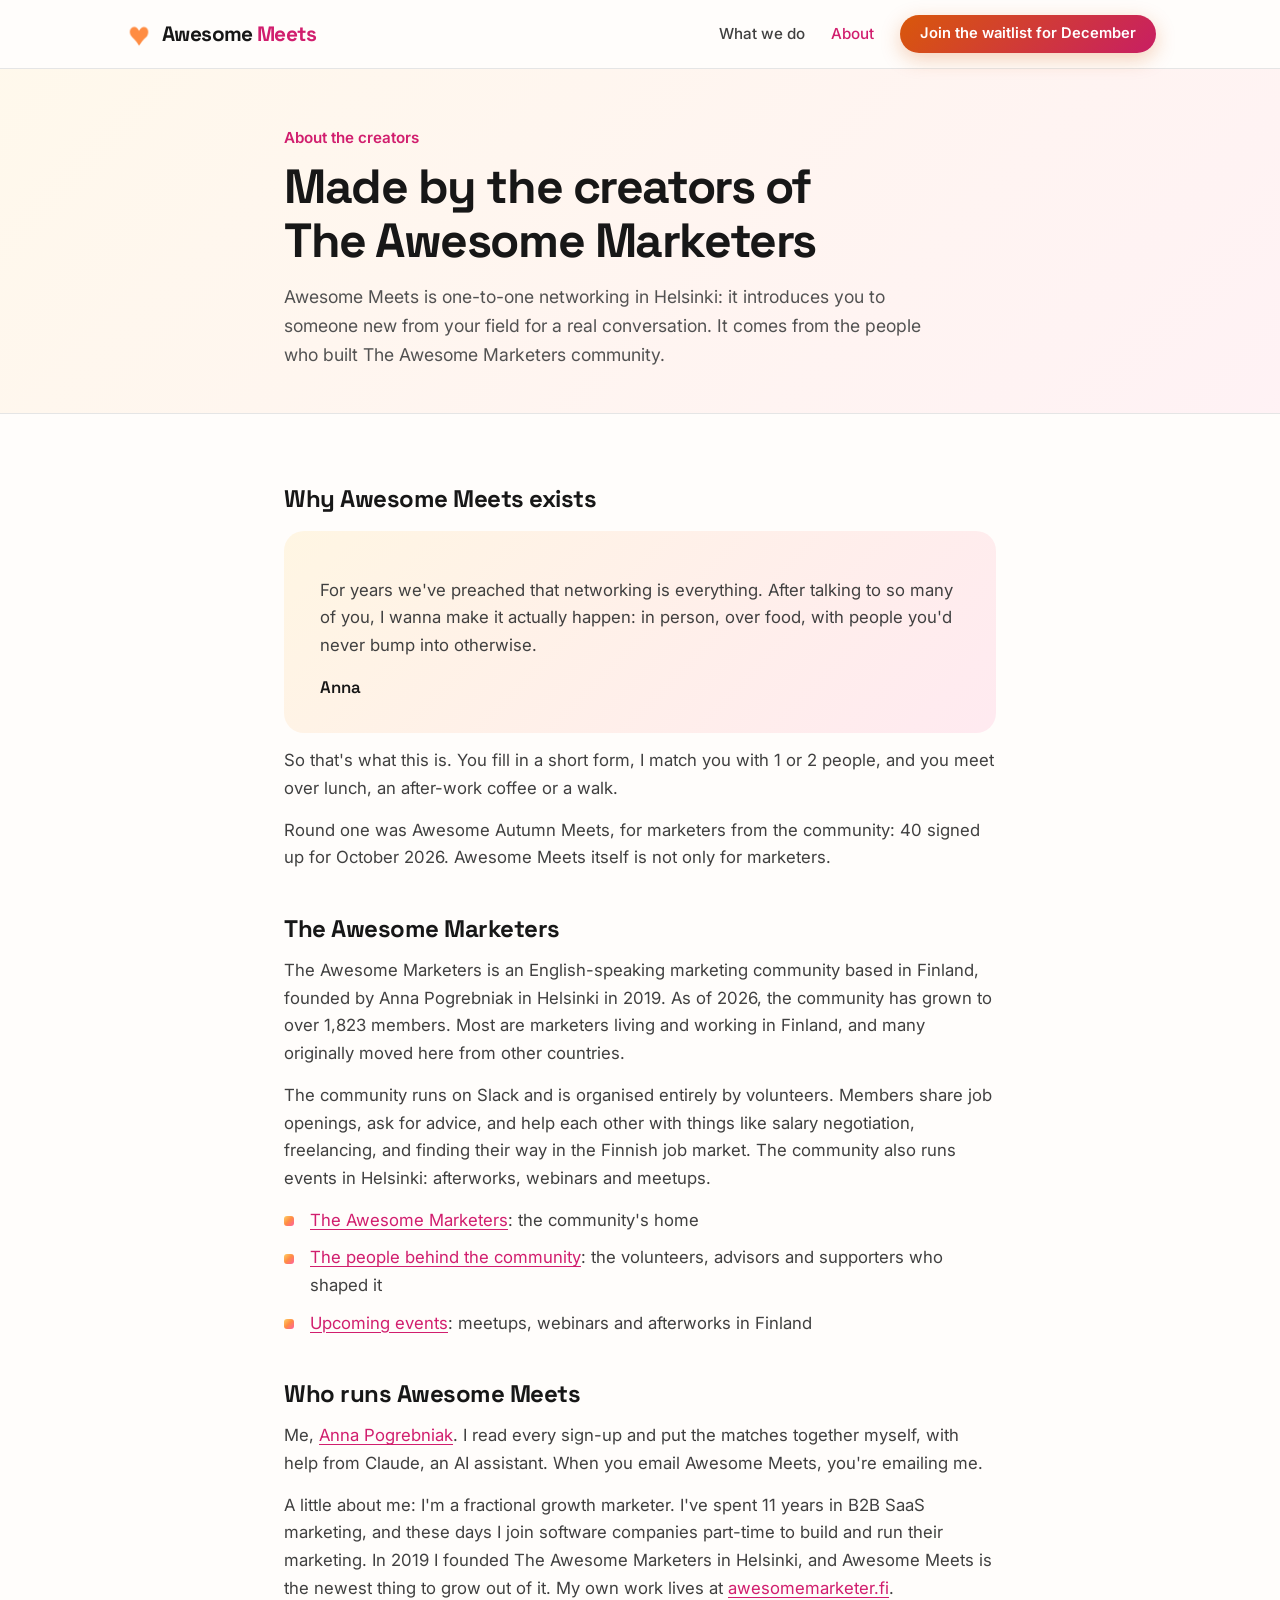
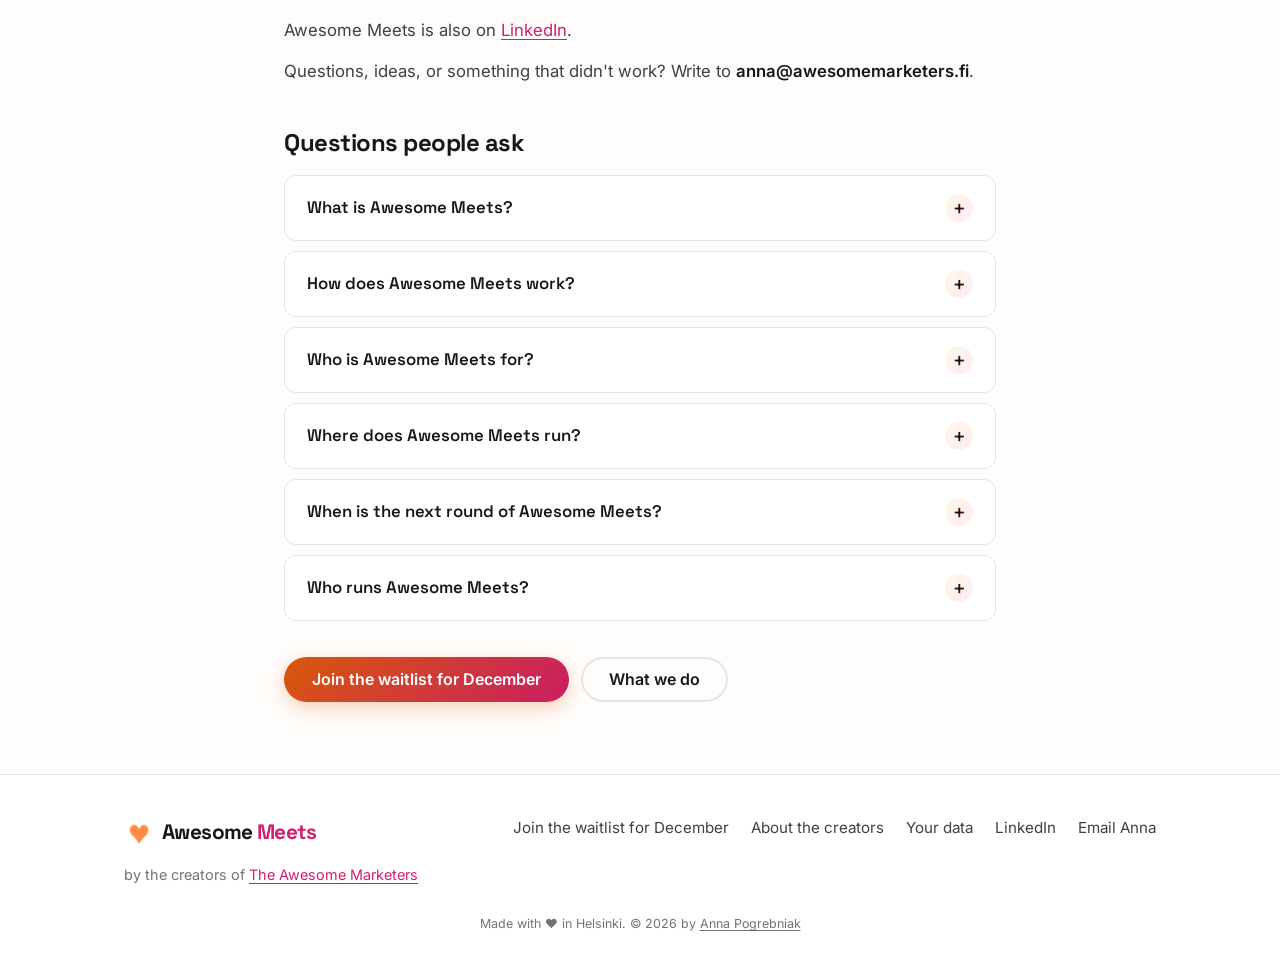
==== about/index.html @ 5e0ea894 "Homepage: 100+ moves into the opening line of How did it go?, the floating block and the old lede ar" ====
<!DOCTYPE html>
<html lang="en">
<head>
  <meta charset="UTF-8">
  <meta name="viewport" content="width=device-width, initial-scale=1">
  <!-- Google tag (gtag.js) -->
  <script async src="https://www.googletagmanager.com/gtag/js?id=G-60GBR73KYC"></script>
  <script>
    window.dataLayer = window.dataLayer || [];
    function gtag(){dataLayer.push(arguments);}
    gtag('js', new Date());

    gtag('config', 'G-60GBR73KYC');
  </script>
  <script src="https://analytics.ahrefs.com/analytics.js" data-key="cfnnZfeMKl9oOXrEyxjwuw" async></script>
  <meta name="am-version" content="2.61">
  <title>About Awesome Meets: one-to-one networking in Helsinki</title>
  <meta name="description" content="Who runs Awesome Meets, how one-to-one networking in Helsinki works, and answers to common questions. By the creators of The Awesome Marketers.">
  <link rel="canonical" href="https://awesomemeets.com/about/">
  <!-- LAUNCH: remove this line once the old page redirects here (see README) -->
  <meta property="og:type" content="website">
  <meta property="og:title" content="About Awesome Meets">
  <meta property="og:description" content="Who runs Awesome Meets, how one-to-one networking in Helsinki works, and answers to common questions. By the creators of The Awesome Marketers.">
  <meta property="og:image" content="https://awesomemeets.com/assets/img/og-about.png">
  <meta property="og:image:width" content="1200">
  <meta property="og:image:height" content="630">
  <meta name="twitter:image" content="https://awesomemeets.com/assets/img/og-about.png">
  <meta property="og:url" content="https://awesomemeets.com/about/">
  <meta name="twitter:card" content="summary_large_image">
  <script type="application/ld+json">
  {"@context": "https://schema.org", "@graph": [{"@type": "Organization", "@id": "https://awesomemeets.com/#org", "name": "Awesome Meets", "url": "https://awesomemeets.com/", "logo": "https://awesomemeets.com/assets/img/awesome-meets-logo-512.png", "description": "Awesome Meets is one-to-one networking in Helsinki. It introduces people to someone new from their field, and the two meet in person over lunch, coffee or a walk.", "areaServed": {"@type": "City", "name": "Helsinki"}, "founder": {"@type": "Person", "name": "Anna Pogrebniak", "jobTitle": "Fractional growth marketer", "url": "https://awesomemarketer.fi/", "sameAs": ["https://www.linkedin.com/in/annapogrebniak/"]}, "sameAs": ["https://www.linkedin.com/company/awesome-meets/"]}, {"@type": "FAQPage", "@id": "https://awesomemeets.com/about/#faq", "mainEntity": [{"@type": "Question", "name": "What is Awesome Meets?", "acceptedAnswer": {"@type": "Answer", "text": "Awesome Meets is one-to-one networking in Helsinki. You tell us about your interests, your industry and your profession, we introduce you to someone new from your field, and the two of you meet in person over lunch, coffee or a walk."}}, {"@type": "Question", "name": "How does Awesome Meets work?", "acceptedAnswer": {"@type": "Answer", "text": "There are four steps. You fill in a short form about yourself. Every person in the community is reviewed before they are matched. We match you with someone you have something in common with, never at random. Then the two of you meet in person."}}, {"@type": "Question", "name": "Who is Awesome Meets for?", "acceptedAnswer": {"@type": "Answer", "text": "Awesome Meets is for people working in or around Helsinki who want to meet someone from their field who isn't a colleague. Round one, in October 2026, was for marketers from The Awesome Marketers community."}}, {"@type": "Question", "name": "Where does Awesome Meets run?", "acceptedAnswer": {"@type": "Answer", "text": "Awesome Meets started in Helsinki. From the November 2026 round, you can sign up from anywhere in Finland: I can't promise a meetup in your own city, but if enough people from your area sign up, I'll match you there. If you live outside Finland, you can join the waitlist for another city on the homepage."}}, {"@type": "Question", "name": "When is the next round of Awesome Meets?", "acceptedAnswer": {"@type": "Answer", "text": "Round one took place in October 2026 with 40 people, and round two in November 2026 with 42. Sign-ups for the December 2026 round are open until Friday 27 November at 10AM, and everyone is matched by Monday 30 November."}}, {"@type": "Question", "name": "Who runs Awesome Meets?", "acceptedAnswer": {"@type": "Answer", "text": "Awesome Meets is run by Anna Pogrebniak, founder of The Awesome Marketers, an English-speaking marketing community founded in Helsinki in 2019."}}]}]}
  </script>
  <link rel="icon" href="../favicon.ico" sizes="any">
  <link rel="icon" type="image/png" sizes="32x32" href="../assets/img/icon-32.png">
  <link rel="icon" type="image/png" sizes="48x48" href="../assets/img/icon-48.png">
  <link rel="icon" type="image/png" sizes="192x192" href="../assets/img/icon-192.png">
  <link rel="apple-touch-icon" href="../assets/img/awesome-meets-logo-180.png">
  <link rel="preconnect" href="https://fonts.googleapis.com">
  <link rel="preconnect" href="https://fonts.gstatic.com" crossorigin>
  <link href="https://fonts.googleapis.com/css2?family=Inter:wght@400;500;600&family=Space+Grotesk:wght@500;600;700&display=swap" rel="stylesheet">
  <link rel="stylesheet" href="../assets/css/site.css?v=2.61">
</head>
<body class="has-dock">

<header class="site-header">
  <div class="container site-header__in">
    <a class="logo" href="../" aria-label="Awesome Meets, home">
      <img src="../assets/img/heart.png" alt="" width="30" height="30">
      <span class="logo__word">Awesome <span>Meets</span></span>
    </a>
    <nav class="site-nav" aria-label="Main">
      <a href="../#what">What we do</a>
      <a href="./" aria-current="page">About</a>
      <a class="btn btn--primary btn--sm" href="../join/" data-am-cta>Join the waitlist for December</a>
    </nav>
  </div>
</header>

<main>
  <section class="page-hero">
    <div class="container narrow">
      <p class="section__label">About the creators</p>
      <h1>Made by the creators of The Awesome Marketers</h1>
      <p>Awesome Meets is one-to-one networking in Helsinki: it introduces you to someone new from your field for a real conversation. It comes from the people who built The Awesome Marketers community.</p>
    </div>
  </section>

  <section class="section">
    <div class="container narrow prose">

      <h2>Why Awesome Meets exists</h2>
      <div class="letter" style="margin-top:18px">
        <p>For years we've preached that networking is everything. After talking to so many of you, I wanna make it actually happen: in person, over food, with people you'd never bump into otherwise.</p>
        <p class="letter__sign">Anna</p>
      </div>
      <p>So that's what this is. You fill in a short form, I match you with 1 or 2 people, and you meet over lunch, an after-work coffee or a walk.</p>
      <p>Round one was Awesome Autumn Meets, for marketers from the community: 40 signed up for October 2026. Awesome Meets itself is not only for marketers.</p>

      <h2>The Awesome Marketers</h2>
      <p>The Awesome Marketers is an English-speaking marketing community based in Finland, founded by Anna Pogrebniak in Helsinki in 2019. As of 2026, the community has grown to over 1,823 members. Most are marketers living and working in Finland, and many originally moved here from other countries.</p>
      <p>The community runs on Slack and is organised entirely by volunteers. Members share job openings, ask for advice, and help each other with things like salary negotiation, freelancing, and finding their way in the Finnish job market. The community also runs events in Helsinki: afterworks, webinars and meetups.</p>
      <ul>
        <li><span><a href="https://awesomemarketers.fi/">The Awesome Marketers</a>: the community's home</span></li>
        <li><span><a href="https://awesomemarketers.fi/people/">The people behind the community</a>: the volunteers, advisors and supporters who shaped it</span></li>
        <li><span><a href="https://awesomemarketers.fi/events/">Upcoming events</a>: meetups, webinars and afterworks in Finland</span></li>
      </ul>

      <h2>Who runs Awesome Meets</h2>
      <p>Me, <a href="https://awesomemarketer.fi/">Anna Pogrebniak</a>. I read every sign-up and put the matches together myself, with help from Claude, an AI assistant. When you email Awesome Meets, you're emailing me.</p>
      <p>A little about me: I'm a fractional growth marketer. I've spent 11 years in B2B SaaS marketing, and these days I join software companies part-time to build and run their marketing. In 2019 I founded The Awesome Marketers in Helsinki, and Awesome Meets is the newest thing to grow out of it. My own work lives at <a href="https://awesomemarketer.fi/">awesomemarketer.fi</a>.</p>
      <p>Awesome Meets is also on <a href="https://www.linkedin.com/company/awesome-meets/">LinkedIn</a>.</p>
      <p>Questions, ideas, or something that didn't work? Write to <span class="selectable">anna@awesomemarketers.fi</span>.</p>

      <h2 id="questions">Questions people ask</h2>
      <div class="faq" style="margin-top:18px">
        <details>
          <summary>What is Awesome Meets?</summary>
          <p>Awesome Meets is one-to-one networking in Helsinki. You tell us about your interests, your industry and your profession, we introduce you to someone new from your field, and the two of you meet in person over lunch, coffee or a walk.</p>
        </details>
        <details>
          <summary>How does Awesome Meets work?</summary>
          <p>There are four steps. You fill in a short form about yourself. Every person in the community is reviewed before they are matched. We match you with someone you have something in common with, never at random. Then the two of you meet in person.</p>
        </details>
        <details>
          <summary>Who is Awesome Meets for?</summary>
          <p>Awesome Meets is for people working in or around Helsinki who want to meet someone from their field who isn't a colleague. Round one, in October 2026, was for marketers from The Awesome Marketers community.</p>
        </details>
        <details>
          <summary>Where does Awesome Meets run?</summary>
          <p>Awesome Meets started in Helsinki. From the November 2026 round, you can sign up from anywhere in Finland: I can't promise a meetup in your own city, but if enough people from your area sign up, I'll match you there. If you live outside Finland, you can join the waitlist for another city on the homepage.</p>
        </details>
        <details>
          <summary>When is the next round of Awesome Meets?</summary>
          <p>Round one took place in October 2026 with 40 people, and round two in November 2026 with 42. Sign-ups for the December 2026 round are open until Friday 27 November at 10AM, and everyone is matched by Monday 30 November.</p>
        </details>
        <details>
          <summary>Who runs Awesome Meets?</summary>
          <p>Awesome Meets is run by Anna Pogrebniak, founder of The Awesome Marketers, an English-speaking marketing community founded in Helsinki in 2019.</p>
        </details>
      </div>

      <div class="hero__cta" style="justify-content:flex-start;margin-top:36px">
        <a class="btn btn--primary" href="../join/" data-am-cta>Join the waitlist for December</a>
        <a class="btn btn--outline" href="../#what">What we do</a>
      </div>
    </div>
  </section>
</main>

<footer class="site-footer">
  <div class="container">
    <div class="site-footer__in">
      <div>
        <a class="logo" href="../" aria-label="Awesome Meets, home">
          <img src="../assets/img/heart.png" alt="" width="30" height="30">
          <span class="logo__word">Awesome <span>Meets</span></span>
        </a>
        <p class="site-footer__by">by the creators of <a href="https://awesomemarketers.fi/">The Awesome Marketers</a></p>
      </div>
      <nav aria-label="Footer">
        <a href="../join/" data-am-cta>Join the waitlist for December</a>
        <a href="./">About the creators</a>
        <a href="../data/">Your data</a>
        <a href="https://www.linkedin.com/company/awesome-meets/">LinkedIn</a>
        <a href="mailto:anna@awesomemarketers.fi">Email Anna</a>
      </nav>
    </div>
    <p class="site-version">Made with ❤️ in Helsinki. © 2026 by <a href="https://awesomemarketer.fi/">Anna Pogrebniak</a></p>
  </div>
</footer>

<div class="dock" id="dock">
  <a class="btn btn--primary" href="../join/" data-am-cta>Join the waitlist for December</a>
</div>

<script src="../assets/js/config.js?v=2.61"></script>
<script src="../assets/js/site.js?v=2.61"></script>
<!-- Buy Me a Coffee button (Anna's own embed code, 30 Sep 2026). Its phone position and message style are adjusted in site.css. -->
<script data-name="BMC-Widget" data-cfasync="false" src="https://cdnjs.buymeacoffee.com/1.0.0/widget.prod.min.js" data-id="awesomemeets" data-description="Support me on Buy me a coffee!" data-message="Support Awesome Meets, one coffee at a time ☕️" data-color="#FF813F" data-position="Right" data-x_margin="18" data-y_margin="18"></script>
</body>
</html>
---- assets/css/site.css ----
/* Awesome Meets. Brand kit: https://claude.ai/artifact/Aj3ijuYQ3r8evhUy9vzM7q
   Rules that are easy to break by accident:
   - buttons are WHITE text on the deep gradient, and never carry an emoji
   - no coloured stripe down the left edge of any card, quote or row
   - orange, yellow and pink are fills; deep pink is the only brand colour that may be text
   - no capitalised eyebrows or labels, ever: every small label is sentence case (no text-transform: uppercase) */

:root {
  --yellow: #FFD166;
  --orange: #FF8C42;
  --pink: #FF5FA2;
  --pink-deep: #D11E6E;

  --gradient: linear-gradient(135deg, var(--yellow), var(--orange) 48%, var(--pink));
  --gradient-text: linear-gradient(135deg, var(--orange), var(--pink));
  --gradient-btn: linear-gradient(135deg, #D9580A, #C81E63);
  --gradient-btn-hover: linear-gradient(135deg, #E2640F, #D11E6E);
  --gradient-subtle: linear-gradient(135deg, rgba(255, 209, 102, .16), rgba(255, 95, 162, .12));
  --gradient-bg: linear-gradient(135deg, rgba(255, 209, 102, .10), rgba(255, 95, 162, .07));

  --black: #0A0A0A;
  --white: #FFFFFF;
  --page: #FFFDFB;
  --gray-50: #FAFAFA;
  --gray-100: #F5F5F5;
  --gray-200: #E5E5E5;
  --gray-300: #D4D4D4;
  --gray-400: #A3A3A3;
  --gray-500: #737373;
  --gray-600: #525252;
  --gray-700: #404040;
  --gray-800: #262626;
  --gray-900: #171717;

  --font-heading: 'Space Grotesk', system-ui, -apple-system, sans-serif;
  --font-body: 'Inter', system-ui, -apple-system, sans-serif;

  --radius-sm: 8px;
  --radius-md: 12px;
  --radius-lg: 20px;
  --radius-xl: 28px;

  --shadow-sm: 0 1px 2px rgba(0, 0, 0, .05);
  --shadow-warm: 0 6px 20px rgba(217, 88, 10, .28);
  --shadow-strip: 0 10px 34px rgba(255, 140, 66, .16);
}

*, *::before, *::after { box-sizing: border-box; }
html { scroll-behavior: smooth; scroll-padding-top: 84px; }
body {
  margin: 0;
  background: var(--page);
  color: var(--gray-900);
  font-family: var(--font-body);
  font-size: 1rem;
  line-height: 1.65;
  -webkit-font-smoothing: antialiased;
}
h1, h2, h3 { font-family: var(--font-heading); line-height: 1.12; letter-spacing: -.02em; margin: 0; text-wrap: balance; }
p { margin: 0; }
ul, ol { margin: 0; padding: 0; list-style: none; }
img { max-width: 100%; height: auto; display: block; }
a { color: var(--pink-deep); text-underline-offset: 3px; }
a:hover { text-decoration-thickness: 2px; }
:focus-visible { outline: 3px solid rgba(209, 30, 110, .45); outline-offset: 2px; border-radius: 6px; }
[hidden] { display: none !important; }

.container { max-width: 1080px; margin: 0 auto; padding-inline: 24px; }
.narrow { max-width: 760px; margin-inline: auto; }

/* ---------- header ---------- */
.site-header { position: sticky; top: 0; z-index: 20; background: rgba(255, 253, 251, .92); backdrop-filter: blur(10px); border-bottom: 1px solid var(--gray-200); }
.site-header__in { display: flex; align-items: center; justify-content: space-between; gap: 16px; min-height: 68px; }
.logo { display: inline-flex; align-items: center; gap: 8px; text-decoration: none; color: var(--gray-900); }
.logo img { width: 30px; height: 30px; }
.logo__word { font-family: var(--font-heading); font-weight: 700; font-size: 1.3rem; letter-spacing: -.03em; white-space: nowrap; }
.logo__word span { color: var(--pink-deep); }   /* below 28px the second word is solid deep pink, not the gradient */
.site-nav { display: flex; align-items: center; gap: 26px; }
.site-nav a:not(.btn) { color: var(--gray-700); text-decoration: none; font-weight: 500; font-size: .95rem; }
.site-nav a:not(.btn):hover { color: var(--pink-deep); }

/* ---------- buttons ---------- */
.btn { display: inline-flex; align-items: center; justify-content: center; gap: .28em; white-space: nowrap; padding: 13px 28px; border: 0; border-radius: var(--radius-xl); font-family: var(--font-body); font-weight: 600; font-size: 1rem; line-height: 1.2; cursor: pointer; text-decoration: none; transition: transform .15s ease, box-shadow .15s ease, background .15s ease; }
.btn--primary { background: var(--gradient-btn); color: #FFFFFF; box-shadow: var(--shadow-warm); }
.btn--primary:hover { background: var(--gradient-btn-hover); transform: translateY(-1px); }
.btn--primary[disabled] { opacity: .7; cursor: default; transform: none; }
.btn--outline { background: transparent; color: var(--gray-900); border: 2px solid var(--gray-200); padding: 11px 26px; }
.btn--outline:hover { border-color: var(--pink-deep); color: var(--pink-deep); }
.btn--sm { padding: 10px 20px; font-size: .92rem; }

/* ---------- hero ---------- */
.hero { background: var(--gradient-bg); padding-block: 72px 64px; text-align: center; border-bottom: 1px solid var(--gray-200); }
.pill { display: inline-block; padding: 7px 16px; border-radius: 999px; background: var(--white); border: 1px solid var(--gray-200); font-weight: 600; font-size: .88rem; color: var(--gray-700); }
.hero h1 { font-size: clamp(2.3rem, 6.4vw, 4rem); letter-spacing: -.035em; margin: 22px auto 0; max-width: 15ch; }
.hero h1 .grad, .grad { background: var(--gradient-text); -webkit-background-clip: text; background-clip: text; color: transparent; }
.hero__lede { margin: 20px auto 0; max-width: 56ch; font-size: 1.15rem; color: var(--gray-600); }
.hero__cta { display: flex; flex-wrap: wrap; gap: 12px; justify-content: center; margin-top: 30px; }
.page-hero { background: var(--gradient-bg); padding-block: 56px 44px; border-bottom: 1px solid var(--gray-200); }
.page-hero h1 { font-size: clamp(2rem, 5vw, 3rem); letter-spacing: -.03em; max-width: 20ch; }
.page-hero h1 { margin-top: 10px; }
.page-hero p:not(.section__label) { margin-top: 14px; max-width: 60ch; font-size: 1.1rem; color: var(--gray-600); }

/* ---------- live strip ---------- */
.am-live { max-width: 560px; margin: 36px auto 0; padding: 20px 24px 16px; background: var(--white); border-radius: var(--radius-lg); box-shadow: var(--shadow-strip); text-align: center; }
.am-live__row { display: flex; align-items: stretch; justify-content: center; gap: 20px; }
.am-live__item { display: flex; flex-direction: column; align-items: center; justify-content: center; flex: 1 1 0; min-width: 0; }
.am-live__num { font-family: var(--font-heading); font-weight: 700; font-size: 2.3rem; line-height: 1.05; background: var(--gradient-text); -webkit-background-clip: text; background-clip: text; color: transparent; }
.am-live__label { margin-top: 5px; font-size: .84rem; font-weight: 500; color: var(--gray-500); }
.am-live__sep { width: 1px; background: var(--gray-200); }
.am-live__bar { height: 6px; border-radius: 99px; background: var(--gray-100); margin-top: 16px; overflow: hidden; }
.am-live__fill { display: block; height: 100%; width: 0; border-radius: 99px; background: var(--gradient); transition: width .8s ease; }
.am-live__foot { display: flex; justify-content: space-between; gap: 12px; margin-top: 10px; font-size: .78rem; font-weight: 600; color: var(--gray-500); }
.am-live__pulse { display: inline-block; width: 7px; height: 7px; border-radius: 50%; background: var(--orange); margin-right: 6px; vertical-align: 1px; animation: amPulse 2.4s ease-in-out infinite; }
@keyframes amPulse { 0%, 100% { box-shadow: 0 0 0 0 rgba(255, 140, 66, .55); } 50% { box-shadow: 0 0 0 6px rgba(255, 140, 66, 0); } }

/* ---------- sections ---------- */
.section { padding-block: 72px; }
.section--tint { background: var(--gradient-bg); border-block: 1px solid var(--gray-200); }
.section__label { font-weight: 600; font-size: .95rem; color: var(--pink-deep); }
.section h2 { font-size: clamp(1.7rem, 4vw, 2.4rem); margin-top: 10px; max-width: 22ch; }
.section__intro { margin-top: 14px; max-width: 60ch; color: var(--gray-600); font-size: 1.05rem; }

.steps { counter-reset: step; display: grid; grid-template-columns: repeat(4, minmax(0, 1fr)); gap: 16px; margin-top: 36px; }
.step { background: var(--white); border: 1px solid var(--gray-200); border-radius: var(--radius-md); padding: 22px 20px 24px; }
.step::before { counter-increment: step; content: counter(step); display: grid; place-items: center; width: 34px; height: 34px; border-radius: 10px; background: var(--gradient); color: var(--gray-900); font-family: var(--font-heading); font-weight: 700; font-size: 1rem; }
.step h3 { font-size: 1.1rem; margin-top: 16px; }
.step p { margin-top: 8px; color: var(--gray-600); font-size: .95rem; }

.cards { display: grid; grid-template-columns: repeat(3, minmax(0, 1fr)); gap: 16px; margin-top: 36px; }
.card { background: var(--white); border: 1px solid var(--gray-200); border-radius: var(--radius-md); padding: 24px; }
.card__tag { display: inline-block; padding: 4px 11px; border-radius: 999px; background: var(--gradient-subtle); font-weight: 600; font-size: .82rem; color: var(--gray-800); }
.card h3 { font-size: 1.15rem; margin-top: 14px; }
.card p { margin-top: 8px; color: var(--gray-600); font-size: .95rem; }
.taglist { display: flex; flex-wrap: wrap; gap: 6px; margin-top: 14px; }
.taglist li { padding: 6px 11px; border: 1px solid var(--gray-200); border-radius: var(--radius-md); font-size: .82rem; color: var(--gray-700); background: var(--white); }

.letter { background: var(--gradient-subtle); border-radius: var(--radius-lg); padding: 32px 36px; color: var(--gray-700); font-size: 1.05rem; }
.letter p + p { margin-top: 14px; }
.letter__sign { font-family: var(--font-heading); font-weight: 600; color: var(--gray-900); }

.prose { color: var(--gray-700); font-size: 1.05rem; }
.prose h2 { font-size: 1.5rem; margin-top: 44px; color: var(--gray-900); }
.prose h2:first-child { margin-top: 0; }
.prose p { margin-top: 14px; }
.prose ul { margin-top: 14px; display: grid; gap: 10px; }
.prose ul li { display: grid; grid-template-columns: 14px 1fr; gap: 12px; align-items: start; }
.prose ul li::before { content: ""; width: 10px; height: 10px; border-radius: 3px; margin-top: .55em; background: var(--gradient); }
.prose strong { color: var(--gray-900); }
.selectable { user-select: all; font-weight: 600; color: var(--gray-900); }
.summary { margin-bottom: 8px; padding: 28px 30px 30px; border-radius: var(--radius-lg); background: var(--gradient-subtle); }
.summary h2 { margin-top: 0; font-size: 1.35rem; }
.services { margin: 18px 0 0; display: grid; gap: 10px; }
.services div { padding: 16px 20px; border: 1px solid var(--gray-200); border-radius: var(--radius-md); background: var(--white); }
.services dt { font-family: var(--font-heading); font-weight: 600; color: var(--gray-900); }
.services dd { margin: 4px 0 0; font-size: .97rem; color: var(--gray-600); }

/* ---------- questions ---------- */
.faq { margin-top: 28px; display: grid; gap: 10px; }
.faq details { background: var(--white); border: 1px solid var(--gray-200); border-radius: var(--radius-md); padding: 0 22px; }
.faq summary { list-style: none; cursor: pointer; padding: 18px 0; font-family: var(--font-heading); font-weight: 600; font-size: 1.05rem; color: var(--gray-900); display: flex; justify-content: space-between; align-items: center; gap: 16px; }
.faq summary::-webkit-details-marker { display: none; }
.faq summary::after { content: "+"; flex-shrink: 0; display: grid; place-items: center; width: 28px; height: 28px; border-radius: 50%; background: var(--gradient-subtle); font-family: var(--font-body); font-weight: 500; font-size: 1.2rem; line-height: 1; color: var(--gray-900); }
.faq details[open] summary::after { content: "−"; }
.faq details p { padding: 0 0 20px; color: var(--gray-600); max-width: 62ch; }
.site-nav a[aria-current="page"]:not(.btn) { color: var(--pink-deep); }

/* ---------- waitlist ---------- */
.waitlist { text-align: center; }
.waitlist h2 { margin-inline: auto; }
.waitlist .section__intro { margin-inline: auto; }
.am-wait__form { display: flex; gap: 10px; justify-content: center; flex-wrap: wrap; margin: 24px auto 0; max-width: 480px; }
.am-wait__form input[type="email"] { flex: 1 1 240px; min-width: 0; padding: 13px 18px; border: 1px solid var(--gray-300); border-radius: var(--radius-xl); font-family: inherit; font-size: 1rem; background: var(--white); color: var(--gray-900); }
.am-wait__form input[type="email"]:focus { outline: none; border-color: var(--pink-deep); box-shadow: 0 0 0 3px rgba(209, 30, 110, .14); }
.am-wait__note { margin-top: 14px; font-size: .85rem; color: var(--gray-500); }
.am-wait__done { display: none; margin-top: 22px; font-size: 1.1rem; font-weight: 600; color: var(--gray-900); }
.am-wait.is-done .am-wait__form, .am-wait.is-done .am-wait__note { display: none; }
.am-wait.is-done .am-wait__done { display: block; }
.am-status { margin-top: 14px; font-size: .9rem; color: #B42318; word-break: break-word; }

/* ---------- feedback page (feedback/index.html): reached from the buttons in the "how did it go?" email ---------- */
.fb { padding-block: 56px 72px; min-height: 68vh; }
.fb__wrap { max-width: 640px; }
.fb__state h1 { font-size: clamp(1.9rem, 5vw, 2.6rem); letter-spacing: -.03em; }
.fb__lead { margin-top: 12px; font-size: 1.08rem; color: var(--gray-600); text-wrap: pretty; }
.fb__lead strong { color: var(--gray-900); white-space: nowrap; }
.am-card.fb__card { margin-top: 30px; padding: 32px; }
.fb__card .am-q legend, .fb__card .am-q__label { font-size: 1rem; }
.fb__card .am-q legend { margin-bottom: 12px; }
.fb__card .am-q legend + .form__hint { margin-top: -6px; }
.fb__card .am-option span { text-wrap: balance; }
.fb__card .am-q textarea { min-height: 104px; }
.fb__private { margin-top: 18px; }
.fb__state--center { text-align: center; padding-block: 10vh; }
.fb__state--center .fb__lead { max-width: 44ch; margin-inline: auto; }
.fb__state--center .btn { margin-top: 18px; }
.fb__sign { margin-top: 22px; font-family: var(--font-heading); font-weight: 600; color: var(--gray-900); }
.fb-nps { display: grid; grid-template-columns: repeat(11, minmax(0, 1fr)); gap: 6px; }
.fb-nps .am-chip span { display: block; padding: 10px 0; text-align: center; font-size: .95rem; font-weight: 600; }
.fb-nps__ends { display: flex; justify-content: space-between; margin-top: 8px; font-size: .82rem; color: var(--gray-500); }
.fb-other { margin-top: 10px; }
.fb-share .am-option { align-items: flex-start; }
.fb-share .am-option input { margin-top: 3px; }
.fb-share__more { margin-top: 10px; padding: 16px 18px; border-radius: var(--radius-md); background: var(--gradient-subtle); display: grid; gap: 10px; }
.fb-share__more .form__hint { margin: 0; color: var(--gray-700); }

/* ---------- group planner (plan/index.html): reached from the "Pick your times" button in the November planner email ---------- */
.plan-test { display: inline-block; margin: 0 0 14px; padding: 6px 12px; border-radius: var(--radius-sm); background: var(--gray-100); font-size: .85rem; color: var(--gray-700); }
.plan-people { display: grid; gap: 10px; margin-top: 22px; }
.plan-person { padding: 14px 18px; border: 1px solid var(--gray-200); border-radius: var(--radius-md); background: var(--white); }
.plan-person strong { display: block; font-family: var(--font-heading); font-size: 1.02rem; color: var(--gray-900); }
.plan-person span { display: block; font-size: .9rem; color: var(--gray-600); }
.plan-person a { display: inline-block; margin-top: 2px; font-size: .88rem; font-weight: 600; color: var(--pink-deep); }
.plan-meta { margin-top: 14px; color: var(--gray-700); }
.plan-note { margin-top: 16px; padding: 14px 18px; border-radius: var(--radius-md); background: var(--gradient-subtle); color: var(--gray-800); }
.plan-key { display: flex; flex-wrap: wrap; gap: 6px 18px; margin: 0 0 4px; font-size: .86rem; color: var(--gray-600); }
.plan-key__item { display: inline-flex; align-items: center; gap: 7px; }
.plan-week { margin: 22px 0 2px; font-family: var(--font-heading); font-weight: 600; font-size: .85rem; color: var(--gray-500); }
.plan-day__chips { display: flex; flex-wrap: wrap; gap: 6px 14px; }
.plan-times { gap: 6px; flex-wrap: nowrap; }
.plan-slot span { position: relative; min-width: 56px; text-align: center; }
.plan-slot.is-some span { background: #FFF6EE; border-color: #FFD7BD; }
/* every other person in the group is free then: the times worth picking (Anna, 2 Nov 2026: "highlight these chosen ones more") */
.plan-slot.is-all span { background: #FFE4D1; border-color: var(--orange); color: var(--gray-900); font-weight: 700; box-shadow: 0 0 0 3px rgba(255, 140, 66, .22); }
.plan-slot.is-some input:checked + span, .plan-slot.is-all input:checked + span { background: rgba(255, 95, 162, .2); border-color: var(--pink-deep); color: var(--pink-deep); }
.plan-key__all { display: inline-block; width: 22px; height: 14px; border-radius: 5px; background: #FFE4D1; border: 2px solid var(--orange); }
.plan-dots { position: absolute; top: -6px; right: -5px; display: flex; gap: 2px; pointer-events: none; }
.plan-dot { display: inline-block; width: 11px; height: 11px; border-radius: 50%; border: 2px solid var(--white); }
.plan-key .plan-dot { border: 0; width: 10px; height: 10px; }
.plan-dot--0 { background: var(--orange); }
.plan-dot--1 { background: #E0A100; }
.plan-clear { margin-top: 18px; }
.plan-offer span { flex: 1; }
.plan-offer__by { display: block; font-size: .8rem; color: var(--gray-500); }
.plan-new { display: grid; gap: 8px; margin-top: 10px; }
.plan-new.is-off { opacity: .45; }
.plan-any { margin-top: 10px; }
.plan-err { margin-top: 10px; font-size: .9rem; font-weight: 500; color: #B42318; }
.plan-bar { position: sticky; bottom: 0; z-index: 2; display: flex; align-items: center; justify-content: space-between; gap: 14px; margin: 4px -32px -32px; padding: 14px 32px; background: rgba(255, 255, 255, .96); border-top: 1px solid var(--gray-200); border-radius: 0 0 var(--radius-lg) var(--radius-lg); }
.plan-count { flex: 1; min-width: 0; font-size: .92rem; line-height: 1.35; color: var(--gray-600); }
.plan-bar .btn { flex-shrink: 0; }
.plan-count.is-ready { color: var(--gray-900); font-weight: 600; }
.plan-agreed { margin-top: 18px; text-align: center; }
.plan-link { background: none; border: 0; padding: 6px; font: inherit; font-size: .92rem; color: var(--gray-600); text-decoration: underline; text-underline-offset: 3px; cursor: pointer; }
.plan-link:hover { color: var(--pink-deep); }
.plan-set { max-width: 440px; margin: 24px auto 0; padding: 20px 24px; border-radius: var(--radius-lg); background: var(--gradient-subtle); font-size: 1.08rem; line-height: 1.6; text-align: left; }
.plan-set p + p { margin-top: 6px; }
.plan-set strong { font-family: var(--font-heading); color: var(--gray-900); }
.plan-done-btns { display: flex; flex-wrap: wrap; justify-content: center; gap: 10px; margin-top: 20px; }
.fb__state--center .plan-done-btns .btn { margin-top: 0; }
.plan-rate { max-width: 440px; margin: 28px auto 0; padding: 22px 24px; text-align: left; display: grid; gap: 12px; }
.plan-rate__q { border: 0; margin: 0; padding: 0; min-width: 0; }
.plan-rate__q legend { padding: 0; font-weight: 600; color: var(--gray-900); margin-bottom: 6px; }
.plan-stars { display: flex; gap: 4px; }
.plan-star { position: relative; cursor: pointer; }
.plan-star input { position: absolute; opacity: 0; width: 1px; height: 1px; }
.plan-star span { display: block; line-height: 0; padding: 2px; color: var(--gray-200); transition: color .15s, transform .15s; }
.plan-star:hover span { transform: scale(1.08); }
.plan-star.is-on span { color: #FF8C42; }
.plan-star input:focus-visible + span { outline: 2px solid var(--pink-deep); outline-offset: 2px; border-radius: 6px; }
.plan-rate textarea { width: 100%; min-height: 84px; padding: 12px 14px; border: 2px solid var(--gray-200); border-radius: var(--radius-sm); font: inherit; font-size: .95rem; resize: vertical; }
.plan-rate textarea:focus { outline: none; border-color: var(--pink-deep); }
.plan-rate .btn { justify-self: start; }
.plan-wait { max-width: 40ch; margin: 10px auto 0; font-size: .92rem; color: var(--gray-500); text-wrap: pretty; }
.plan-rate__done { margin-top: 22px; font-weight: 600; color: var(--gray-900); }
@media (max-width: 600px) {
  .plan-bar { margin: 4px -18px -24px; padding: 12px 18px; border-radius: 0 0 var(--radius-md) var(--radius-md); }
  .plan-slot span { min-width: 54px; padding-inline: 8px; }
  .plan-day__chips { gap: 6px; }
  .plan-count { font-size: .85rem; }
  .plan-bar .btn { padding: 12px 20px; }
}
@media (max-width: 600px) {
  .fb { padding-block: 36px 56px; }
  .am-card.fb__card { padding: 22px 18px; }
  .fb-nps { grid-template-columns: repeat(6, minmax(0, 1fr)); }
}

/* ---------- footer ---------- */
.site-footer { border-top: 1px solid var(--gray-200); padding-block: 40px 28px; background: var(--white); }
.site-footer__in { display: flex; justify-content: space-between; align-items: flex-start; gap: 24px; flex-wrap: wrap; }
.site-footer__by { margin-top: 8px; font-size: .9rem; color: var(--gray-500); }
.site-footer nav { display: flex; flex-wrap: wrap; gap: 8px 22px; }
.site-footer nav a { color: var(--gray-700); text-decoration: none; font-size: .95rem; }
.site-footer nav a:hover { color: var(--pink-deep); }
.site-version { margin-top: 28px; text-align: center; font-size: .78rem; color: var(--gray-500); }
.site-version a { color: inherit; text-decoration: underline; text-underline-offset: 2px; }
.site-version a:hover { color: var(--pink-deep); }

/* ---------- sign-up form ---------- */
.am-wrap { max-width: 760px; margin: 0 auto; }
.am-card { background: var(--white); border: 1px solid var(--gray-200); border-radius: var(--radius-lg); padding: 40px; }
.am-progress { display: flex; align-items: center; gap: 12px; margin-bottom: 28px; }
.am-progress__bar { flex: 1; height: 6px; background: var(--gray-100); border-radius: 99px; overflow: hidden; }
.am-progress__fill { height: 100%; width: 0; background: var(--gradient); border-radius: 99px; transition: width .3s ease; }
.am-progress__label { font-size: .8rem; color: var(--gray-500); white-space: nowrap; }
.am-letter { background: var(--gradient-subtle); border-radius: var(--radius-md); padding: 24px 28px; margin-bottom: 32px; color: var(--gray-700); font-size: .97rem; }
.am-letter p { margin-bottom: 12px; }
.am-letter ul { list-style: disc; padding-left: 20px; margin-bottom: 12px; }
.am-letter ol { list-style: decimal; padding-left: 22px; margin-bottom: 12px; }
.am-letter li { margin-bottom: 4px; }
.am-letter .am-sign { font-family: var(--font-heading); font-weight: 600; margin-bottom: 0; color: var(--gray-900); }
.am-step { display: none; }
.am-step.is-active { display: block; }
.am-step__title { font-size: 1.5rem; margin-bottom: 6px; }
.am-step__intro { color: var(--gray-500); margin-bottom: 28px; font-size: .95rem; }
.am-q { margin: 0 0 28px; border: 0; padding: 0; min-width: 0; }
.sr-only { position: absolute; width: 1px; height: 1px; overflow: hidden; clip: rect(0 0 0 0); white-space: nowrap; }
.am-q__label, .am-q legend { display: block; font-weight: 600; font-size: .95rem; color: var(--gray-900); margin-bottom: 6px; padding: 0; }
.am-q__opt { font-weight: 400; color: var(--gray-500); }
.form__hint { font-size: .85rem; color: var(--gray-500); }
.am-q .form__hint { margin: 0 0 12px; }
.am-q .am-option + .form__hint { margin: 8px 0 0; }   /* a hint under a single tick box ("Keep me in for the next rounds") */
.am-q input[type="text"], .am-q input[type="email"], .am-q input[type="url"], .am-q textarea { width: 100%; padding: 12px 16px; border: 2px solid var(--gray-200); border-radius: var(--radius-sm); font-family: var(--font-body); font-size: 1rem; background: var(--white); color: var(--gray-900); transition: border-color .2s; }
.am-q textarea { min-height: 120px; resize: vertical; }
.am-q input:focus, .am-q textarea:focus { outline: none; border-color: var(--pink-deep); box-shadow: 0 0 0 3px rgba(209, 30, 110, .12); }
.am-list { display: grid; gap: 8px; }
.am-list--2 { grid-template-columns: repeat(2, minmax(0, 1fr)); }
.am-option { display: flex; align-items: center; gap: 12px; padding: 12px 16px; border: 2px solid var(--gray-200); border-radius: var(--radius-md); cursor: pointer; transition: border-color .2s, background .2s; font-size: .95rem; min-height: 48px; }
.am-option:hover { border-color: var(--gray-300); }
.am-option input { width: 18px; height: 18px; accent-color: var(--pink-deep); flex-shrink: 0; margin: 0; }
.am-option:has(input:checked) { border-color: var(--pink-deep); background: var(--gradient-subtle); }
.am-option:has(input:focus-visible) { box-shadow: 0 0 0 3px rgba(209, 30, 110, .2); }
.am-group-title { font-family: var(--font-heading); font-size: .95rem; font-weight: 600; color: var(--gray-600); margin: 18px 0 10px; }
.am-chips { display: flex; flex-wrap: wrap; gap: 8px; }
.am-chip { position: relative; }
.am-chip input { position: absolute; opacity: 0; width: 1px; height: 1px; }
.am-chip span { display: inline-block; padding: 9px 14px; border: 2px solid var(--gray-200); border-radius: var(--radius-md); font-size: .88rem; font-weight: 500; color: var(--gray-700); cursor: pointer; transition: border-color .2s, background .2s, color .2s; user-select: none; }
.am-chip span:hover { border-color: var(--gray-300); }
.am-chip input:checked + span { border-color: var(--pink-deep); background: var(--gradient-subtle); color: var(--pink-deep); }
.am-chip input:focus-visible + span { box-shadow: 0 0 0 3px rgba(209, 30, 110, .2); }
.am-chip input:disabled + span { opacity: .4; cursor: not-allowed; }
.am-chip--no input:checked + span { border-color: var(--gray-700); background: var(--gray-100); color: var(--gray-900); }
.am-counter { font-size: .82rem; color: var(--gray-500); margin-top: 12px; }
.am-tools { display: flex; flex-wrap: wrap; gap: 8px; margin: 4px 0 8px; }
.am-tool { background: none; border: 1px solid var(--gray-200); border-radius: 99px; padding: 6px 14px; font-size: .8rem; color: var(--gray-600); cursor: pointer; font-family: var(--font-body); }
.am-tool:hover { border-color: var(--pink-deep); color: var(--pink-deep); }
.am-week { margin-top: 20px; }
.am-day { display: grid; grid-template-columns: 96px minmax(0, 1fr); gap: 12px; align-items: center; padding: 10px 0; border-top: 1px solid var(--gray-100); }
.am-day__label { font-family: var(--font-heading); font-weight: 600; font-size: .92rem; color: var(--gray-900); }
.am-day .am-chips { gap: 6px; }
.am-day .am-chip span { padding: 7px 12px; font-size: .82rem; }
.am-datanote { border: 1px solid var(--gray-200); border-radius: var(--radius-md); padding: 20px 24px; margin: 8px 0 20px; background: var(--gray-50); }
.am-datanote h3 { font-size: 1.05rem; margin-bottom: 10px; }
.am-datanote ul { list-style: disc; padding-left: 20px; color: var(--gray-700); font-size: .9rem; }
.am-datanote li { margin-bottom: 8px; }
/* ---------- the bar pinned to the top while a round is open (inside the sticky header; site.js adds it) ---------- */
.topbar { background: linear-gradient(90deg, rgba(255, 209, 102, .30), rgba(255, 140, 66, .22) 50%, rgba(255, 95, 162, .22)), var(--white); border-bottom: 1px solid var(--gray-200); }
.topbar__in { display: flex; align-items: center; justify-content: center; gap: 14px; min-height: 48px; padding-block: 6px; }
.topbar__text { margin: 0; font-size: .95rem; color: var(--gray-900); text-align: center; }
.topbar__label { font-weight: 600; }
.topbar__time { font-family: var(--font-heading); font-weight: 700; letter-spacing: -.01em; font-variant-numeric: tabular-nums; white-space: nowrap; }
.topbar__cta.btn--sm { padding: 7px 16px; font-size: .88rem; box-shadow: none; }
.topbar__x { flex: 0 0 auto; width: 30px; height: 30px; border: 0; border-radius: 50%; background: transparent; color: var(--gray-600); font-size: 1.25rem; line-height: 1; cursor: pointer; }
.topbar__x:hover { background: rgba(23, 23, 23, .06); color: var(--gray-900); }
@media (max-width: 600px) {
  .topbar__in { gap: 8px; justify-content: space-between; }
  .topbar__text { font-size: .82rem; text-align: left; }
  .topbar__label { display: block; font-weight: 500; }
}

/* ---------- countdown to the close of sign-ups (homepage hero) ---------- */
.countdown { margin-top: clamp(8px, 2.2vh, 28px); display: flex; flex-direction: column; align-items: center; gap: clamp(3px, .8vh, 8px); }
.countdown__label { font-size: .9rem; color: var(--gray-500); }
.countdown__units { display: flex; justify-content: center; gap: clamp(14px, 3vw, 26px); }
.countdown__unit { display: flex; flex-direction: column; align-items: center; min-width: 3.4em; }
.countdown__unit b { font-family: var(--font-heading); font-weight: 700; font-size: clamp(1.25rem, min(3.8vh, 7.5vw), 2.5rem); line-height: 1; letter-spacing: -.03em; color: var(--gray-900); font-variant-numeric: tabular-nums; }
.countdown__unit i { margin-top: 4px; font-style: normal; font-size: .76rem; color: var(--gray-500); }
.am-note { margin: 0; padding: 14px 16px; border-radius: var(--radius-md); background: var(--gradient-subtle); color: var(--gray-700); font-size: .92rem; }
.am-ghosting { margin-top: 20px; }
.am-error { display: none; color: #B42318; font-size: .85rem; margin-top: 8px; }
.am-q.has-error .am-error { display: block; }
.am-q.has-error input[type="text"], .am-q.has-error input[type="email"], .am-q.has-error input[type="url"] { border-color: #D92D20; }
.am-nav { display: flex; justify-content: space-between; gap: 12px; margin-top: 12px; }
.am-nav .btn { min-width: 120px; }
.am-hp { position: absolute; left: -9999px; width: 1px; height: 1px; overflow: hidden; }
.am-done { text-align: center; padding: 24px 8px; }
.am-done h2 { font-size: 1.6rem; margin: 0 auto 10px; }
.am-done p { color: var(--gray-600); max-width: 52ch; margin-inline: auto; }
.am-done .am-save { font-size: .85rem; color: var(--gray-500); margin-top: 18px; }
.am-done .am-save:empty { display: none; }
.am-retry { margin-top: 12px; }

/* ---------- phones: a button that stays within reach ---------- */
.dock { display: none; }
@media (max-width: 720px) {
  .dock { display: block; position: fixed; left: 0; right: 0; bottom: 0; z-index: 25; padding: 10px 16px calc(10px + env(safe-area-inset-bottom)); background: rgba(255, 253, 251, .94); backdrop-filter: blur(10px); border-top: 1px solid var(--gray-200); transform: translateY(110%); transition: transform .3s ease; }
  .dock.is-up { transform: none; }
  .dock .btn { width: 100%; }
  .has-dock .site-footer { padding-bottom: 96px; }
  .has-dock .site-header .btn { display: none; }   /* the button at the bottom does this job on a phone */
  .has-dock .site-header .topbar__cta { display: inline-flex; }   /* but the top bar keeps its Sign up */
}

/* ---------- small screens ---------- */
@media (max-width: 900px) {
  .steps { grid-template-columns: repeat(2, minmax(0, 1fr)); }
  .cards { grid-template-columns: minmax(0, 1fr); }
}
@media (max-width: 720px) {
  .site-nav a:not(.btn) { display: none; }
  .hero { padding-block: 52px 48px; }
  .section { padding-block: 52px; }
  .letter { padding: 24px 22px; }
  .summary { padding: 22px 20px 24px; }
}
@media (max-width: 600px) {
  .container { padding-inline: 18px; }
  .steps { grid-template-columns: minmax(0, 1fr); }
  .am-card { padding: 24px 18px; border-radius: var(--radius-md); }
  .am-letter { padding: 18px 20px; }
  .am-list--2 { grid-template-columns: minmax(0, 1fr); }
  .am-day { grid-template-columns: minmax(0, 1fr); gap: 8px; }
  .am-nav .btn { min-width: 0; flex: 1; }
  .am-live { padding: 16px 16px 14px; }
  .am-live__row { gap: 12px; }
  .am-live__num { font-size: 1.75rem; }
  .am-live__label { font-size: .78rem; }
  .logo__word { font-size: 1.15rem; }
  .site-header .btn--sm { padding: 9px 15px; font-size: .85rem; }
  .site-header__in { gap: 10px; }
}
@media (prefers-reduced-motion: reduce) {
  html { scroll-behavior: auto; }
  *, *::before, *::after { animation: none !important; transition: none !important; }
}

/* ---------- Buy Me a Coffee button (third-party widget, added to the page by its own script) ----------
   The script writes its styles inline, hence the !important. #bmc-wbtn is the round button, the div right
   after it is the message that shows for a few seconds. */
#bmc-wbtn + div { font-family: var(--font-body) !important; font-size: 15px !important; line-height: 1.4 !important; padding: 12px 16px !important; border-radius: 16px !important; max-width: 230px !important; }
@media (max-width: 720px) {
  #bmc-wbtn { width: 52px !important; height: 52px !important; right: 14px !important; bottom: calc(14px + env(safe-area-inset-bottom)) !important; }
  #bmc-wbtn img { width: 30px !important; height: 30px !important; }
  #bmc-wbtn + div { right: 76px !important; bottom: calc(14px + env(safe-area-inset-bottom)) !important; }
  /* while the waitlist button is docked at the bottom, the coffee button sits above it, never on it */
  .dock.is-up ~ #bmc-wbtn { bottom: calc(82px + env(safe-area-inset-bottom)) !important; }
  .dock.is-up ~ #bmc-wbtn + div { bottom: calc(82px + env(safe-area-inset-bottom)) !important; }
}
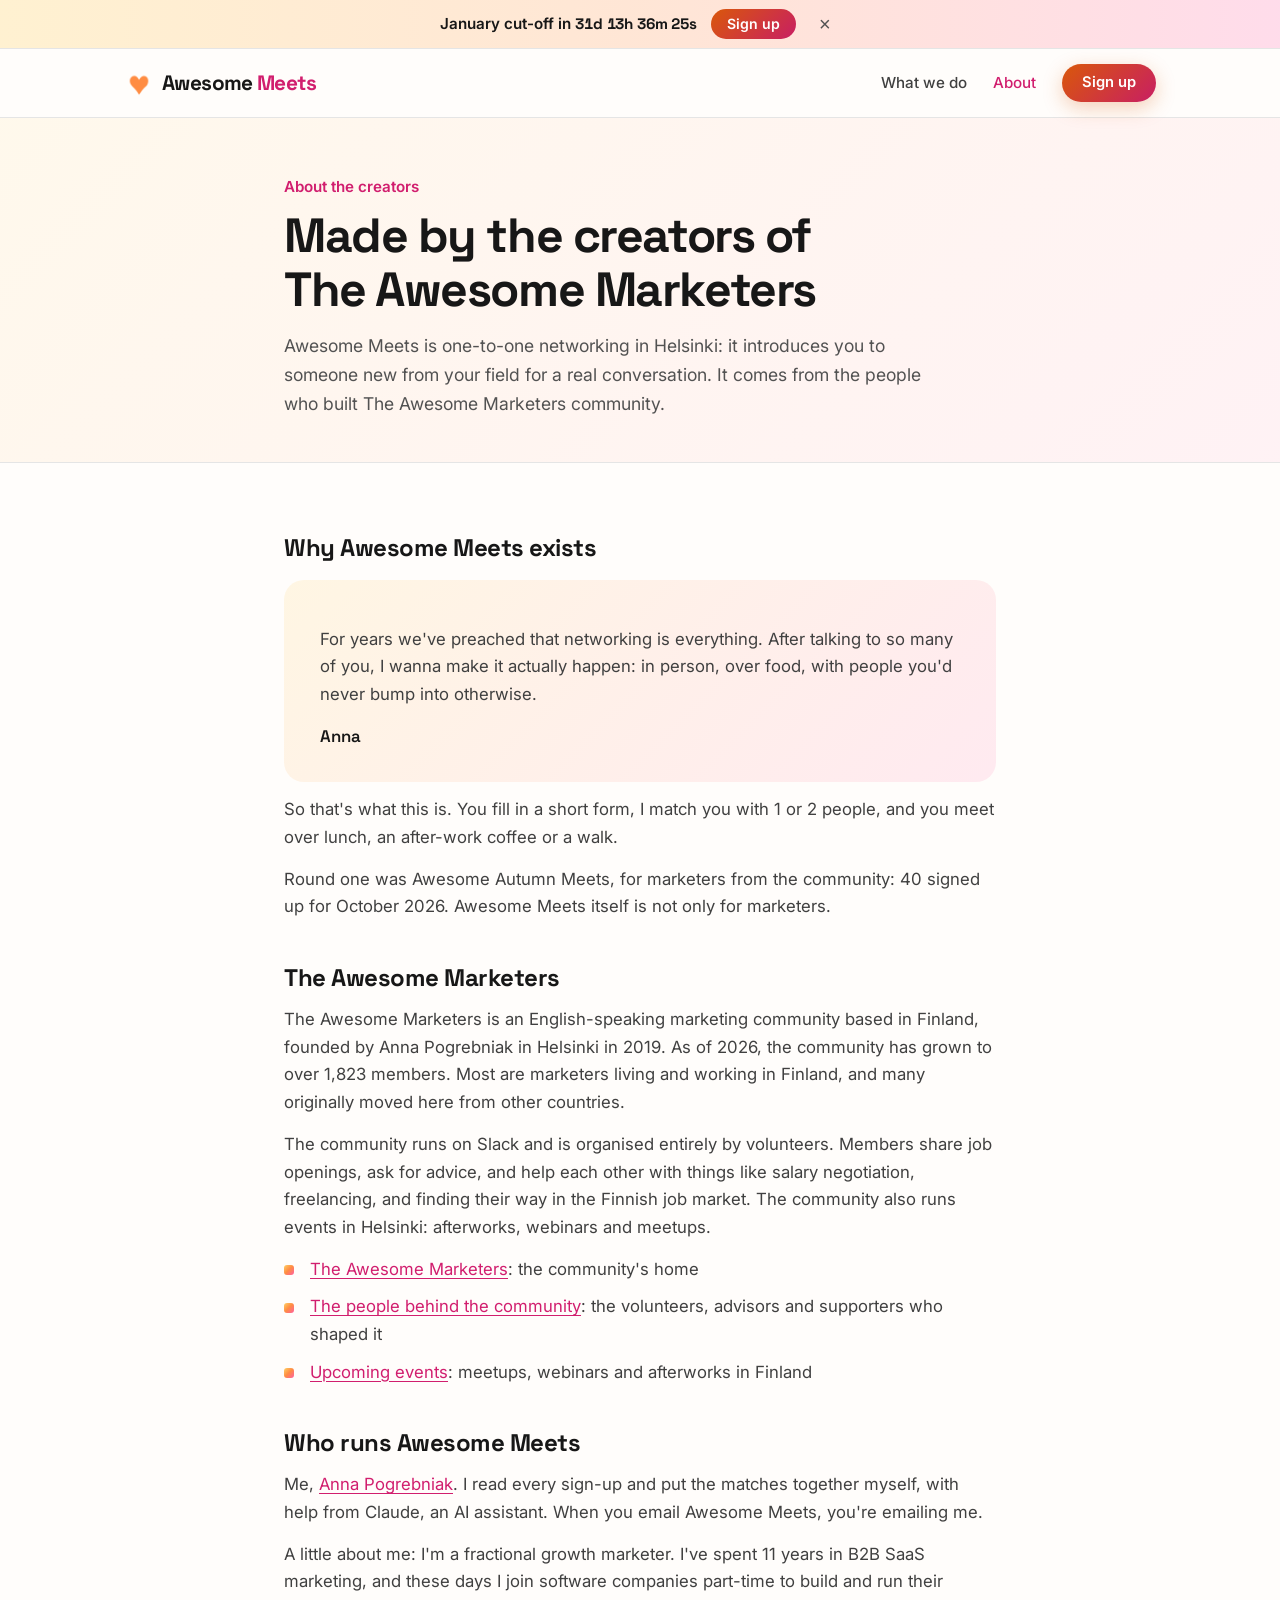
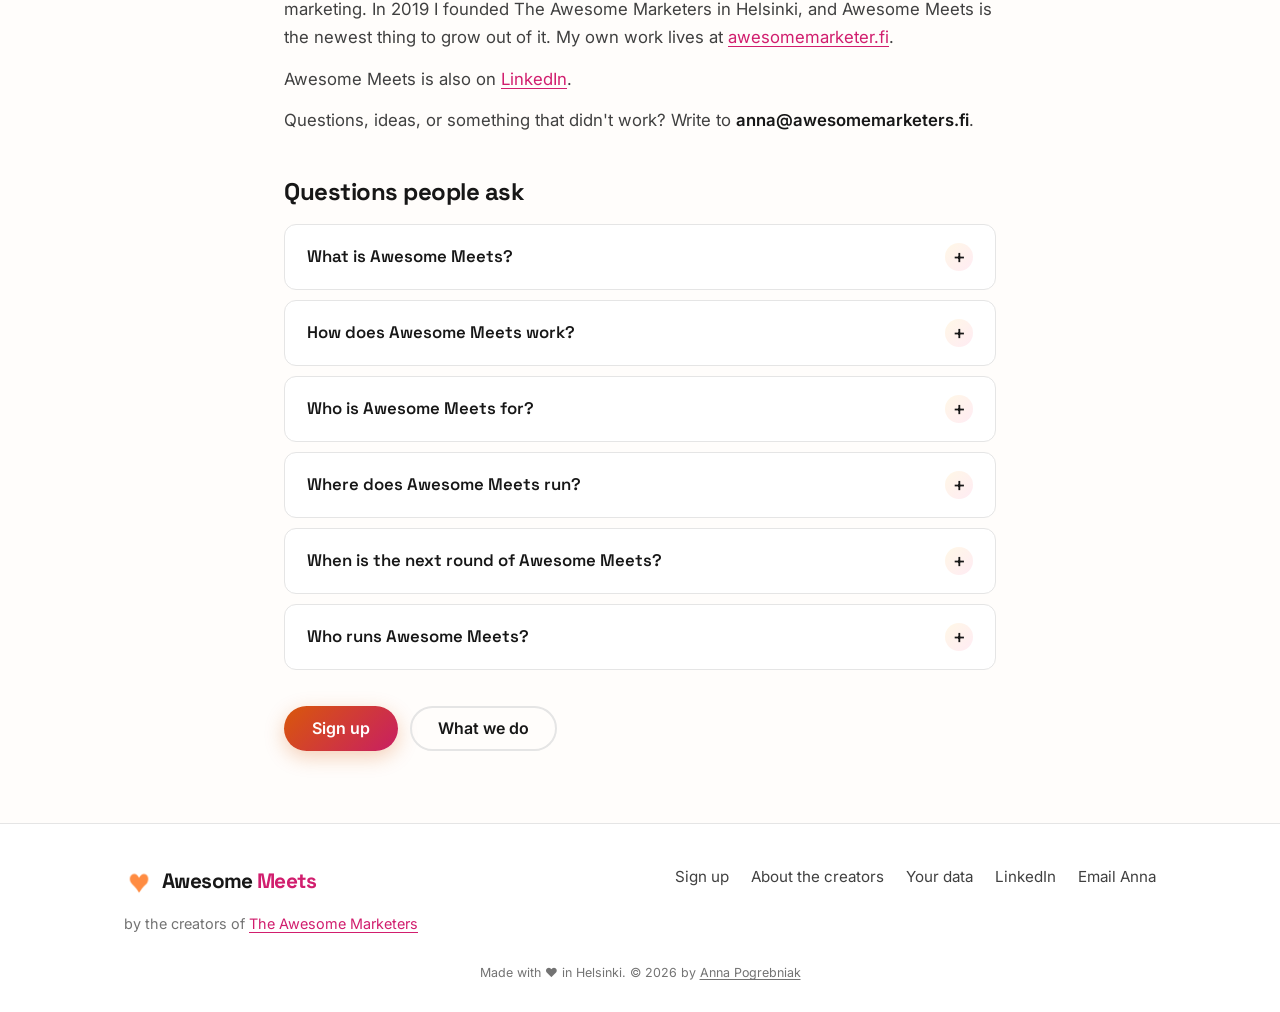
==== commit ab3476be: "Sign-ups never close: January takes over by itself on Friday 10AM, clearer cut-off wording, two more" ====
--- a/about/index.html
+++ b/about/index.html
@@ -13,7 +13,7 @@
     gtag('config', 'G-60GBR73KYC');
   </script>
   <script src="https://analytics.ahrefs.com/analytics.js" data-key="cfnnZfeMKl9oOXrEyxjwuw" async></script>
-  <meta name="am-version" content="2.61">
+  <meta name="am-version" content="2.62">
   <title>About Awesome Meets: one-to-one networking in Helsinki</title>
   <meta name="description" content="Who runs Awesome Meets, how one-to-one networking in Helsinki works, and answers to common questions. By the creators of The Awesome Marketers.">
   <link rel="canonical" href="https://awesomemeets.com/about/">
@@ -28,7 +28,7 @@
   <meta property="og:url" content="https://awesomemeets.com/about/">
   <meta name="twitter:card" content="summary_large_image">
   <script type="application/ld+json">
-  {"@context": "https://schema.org", "@graph": [{"@type": "Organization", "@id": "https://awesomemeets.com/#org", "name": "Awesome Meets", "url": "https://awesomemeets.com/", "logo": "https://awesomemeets.com/assets/img/awesome-meets-logo-512.png", "description": "Awesome Meets is one-to-one networking in Helsinki. It introduces people to someone new from their field, and the two meet in person over lunch, coffee or a walk.", "areaServed": {"@type": "City", "name": "Helsinki"}, "founder": {"@type": "Person", "name": "Anna Pogrebniak", "jobTitle": "Fractional growth marketer", "url": "https://awesomemarketer.fi/", "sameAs": ["https://www.linkedin.com/in/annapogrebniak/"]}, "sameAs": ["https://www.linkedin.com/company/awesome-meets/"]}, {"@type": "FAQPage", "@id": "https://awesomemeets.com/about/#faq", "mainEntity": [{"@type": "Question", "name": "What is Awesome Meets?", "acceptedAnswer": {"@type": "Answer", "text": "Awesome Meets is one-to-one networking in Helsinki. You tell us about your interests, your industry and your profession, we introduce you to someone new from your field, and the two of you meet in person over lunch, coffee or a walk."}}, {"@type": "Question", "name": "How does Awesome Meets work?", "acceptedAnswer": {"@type": "Answer", "text": "There are four steps. You fill in a short form about yourself. Every person in the community is reviewed before they are matched. We match you with someone you have something in common with, never at random. Then the two of you meet in person."}}, {"@type": "Question", "name": "Who is Awesome Meets for?", "acceptedAnswer": {"@type": "Answer", "text": "Awesome Meets is for people working in or around Helsinki who want to meet someone from their field who isn't a colleague. Round one, in October 2026, was for marketers from The Awesome Marketers community."}}, {"@type": "Question", "name": "Where does Awesome Meets run?", "acceptedAnswer": {"@type": "Answer", "text": "Awesome Meets started in Helsinki. From the November 2026 round, you can sign up from anywhere in Finland: I can't promise a meetup in your own city, but if enough people from your area sign up, I'll match you there. If you live outside Finland, you can join the waitlist for another city on the homepage."}}, {"@type": "Question", "name": "When is the next round of Awesome Meets?", "acceptedAnswer": {"@type": "Answer", "text": "Round one took place in October 2026 with 40 people, and round two in November 2026 with 42. Sign-ups for the December 2026 round are open until Friday 27 November at 10AM, and everyone is matched by Monday 30 November."}}, {"@type": "Question", "name": "Who runs Awesome Meets?", "acceptedAnswer": {"@type": "Answer", "text": "Awesome Meets is run by Anna Pogrebniak, founder of The Awesome Marketers, an English-speaking marketing community founded in Helsinki in 2019."}}]}]}
+  {"@context": "https://schema.org", "@graph": [{"@type": "Organization", "@id": "https://awesomemeets.com/#org", "name": "Awesome Meets", "url": "https://awesomemeets.com/", "logo": "https://awesomemeets.com/assets/img/awesome-meets-logo-512.png", "description": "Awesome Meets is one-to-one networking in Helsinki. It introduces people to someone new from their field, and the two meet in person over lunch, coffee or a walk.", "areaServed": {"@type": "City", "name": "Helsinki"}, "founder": {"@type": "Person", "name": "Anna Pogrebniak", "jobTitle": "Fractional growth marketer", "url": "https://awesomemarketer.fi/", "sameAs": ["https://www.linkedin.com/in/annapogrebniak/"]}, "sameAs": ["https://www.linkedin.com/company/awesome-meets/"]}, {"@type": "FAQPage", "@id": "https://awesomemeets.com/about/#faq", "mainEntity": [{"@type": "Question", "name": "What is Awesome Meets?", "acceptedAnswer": {"@type": "Answer", "text": "Awesome Meets is one-to-one networking in Helsinki. You tell us about your interests, your industry and your profession, we introduce you to someone new from your field, and the two of you meet in person over lunch, coffee or a walk."}}, {"@type": "Question", "name": "How does Awesome Meets work?", "acceptedAnswer": {"@type": "Answer", "text": "There are four steps. You fill in a short form about yourself. Every person in the community is reviewed before they are matched. We match you with someone you have something in common with, never at random. Then the two of you meet in person."}}, {"@type": "Question", "name": "Who is Awesome Meets for?", "acceptedAnswer": {"@type": "Answer", "text": "Awesome Meets is for people working in or around Helsinki who want to meet someone from their field who isn't a colleague. Round one, in October 2026, was for marketers from The Awesome Marketers community."}}, {"@type": "Question", "name": "Where does Awesome Meets run?", "acceptedAnswer": {"@type": "Answer", "text": "Awesome Meets started in Helsinki. From the November 2026 round, you can sign up from anywhere in Finland: I can't promise a meetup in your own city, but if enough people from your area sign up, I'll match you there. If you live outside Finland, you can join the waitlist for another city on the homepage."}}, {"@type": "Question", "name": "When is the next round of Awesome Meets?", "acceptedAnswer": {"@type": "Answer", "text": "Round one took place in October 2026 with 40 people, and round two in November 2026 with 42. You can sign up at any time. Each round has a cut-off date: sign up before it and you are matched in that round, sign up after it and you are in the next one. The current cut-off is on the sign-up page."}}, {"@type": "Question", "name": "Who runs Awesome Meets?", "acceptedAnswer": {"@type": "Answer", "text": "Awesome Meets is run by Anna Pogrebniak, founder of The Awesome Marketers, an English-speaking marketing community founded in Helsinki in 2019."}}]}]}
   </script>
   <link rel="icon" href="../favicon.ico" sizes="any">
   <link rel="icon" type="image/png" sizes="32x32" href="../assets/img/icon-32.png">
@@ -38,7 +38,7 @@
   <link rel="preconnect" href="https://fonts.googleapis.com">
   <link rel="preconnect" href="https://fonts.gstatic.com" crossorigin>
   <link href="https://fonts.googleapis.com/css2?family=Inter:wght@400;500;600&family=Space+Grotesk:wght@500;600;700&display=swap" rel="stylesheet">
-  <link rel="stylesheet" href="../assets/css/site.css?v=2.61">
+  <link rel="stylesheet" href="../assets/css/site.css?v=2.62">
 </head>
 <body class="has-dock">
 
@@ -111,7 +111,7 @@
         </details>
         <details>
           <summary>When is the next round of Awesome Meets?</summary>
-          <p>Round one took place in October 2026 with 40 people, and round two in November 2026 with 42. Sign-ups for the December 2026 round are open until Friday 27 November at 10AM, and everyone is matched by Monday 30 November.</p>
+          <p>Round one took place in October 2026 with 40 people, and round two in November 2026 with 42. You can sign up at any time. Each round has a cut-off date: sign up before it and you are matched in that round, sign up after it and you are in the next one. The current cut-off is on the sign-up page.</p>
         </details>
         <details>
           <summary>Who runs Awesome Meets?</summary>
@@ -153,8 +153,8 @@
   <a class="btn btn--primary" href="../join/" data-am-cta>Join the waitlist for December</a>
 </div>
 
-<script src="../assets/js/config.js?v=2.61"></script>
-<script src="../assets/js/site.js?v=2.61"></script>
+<script src="../assets/js/config.js?v=2.62"></script>
+<script src="../assets/js/site.js?v=2.62"></script>
 <!-- Buy Me a Coffee button (Anna's own embed code, 30 Sep 2026). Its phone position and message style are adjusted in site.css. -->
 <script data-name="BMC-Widget" data-cfasync="false" src="https://cdnjs.buymeacoffee.com/1.0.0/widget.prod.min.js" data-id="awesomemeets" data-description="Support me on Buy me a coffee!" data-message="Support Awesome Meets, one coffee at a time ☕️" data-color="#FF813F" data-position="Right" data-x_margin="18" data-y_margin="18"></script>
 </body>
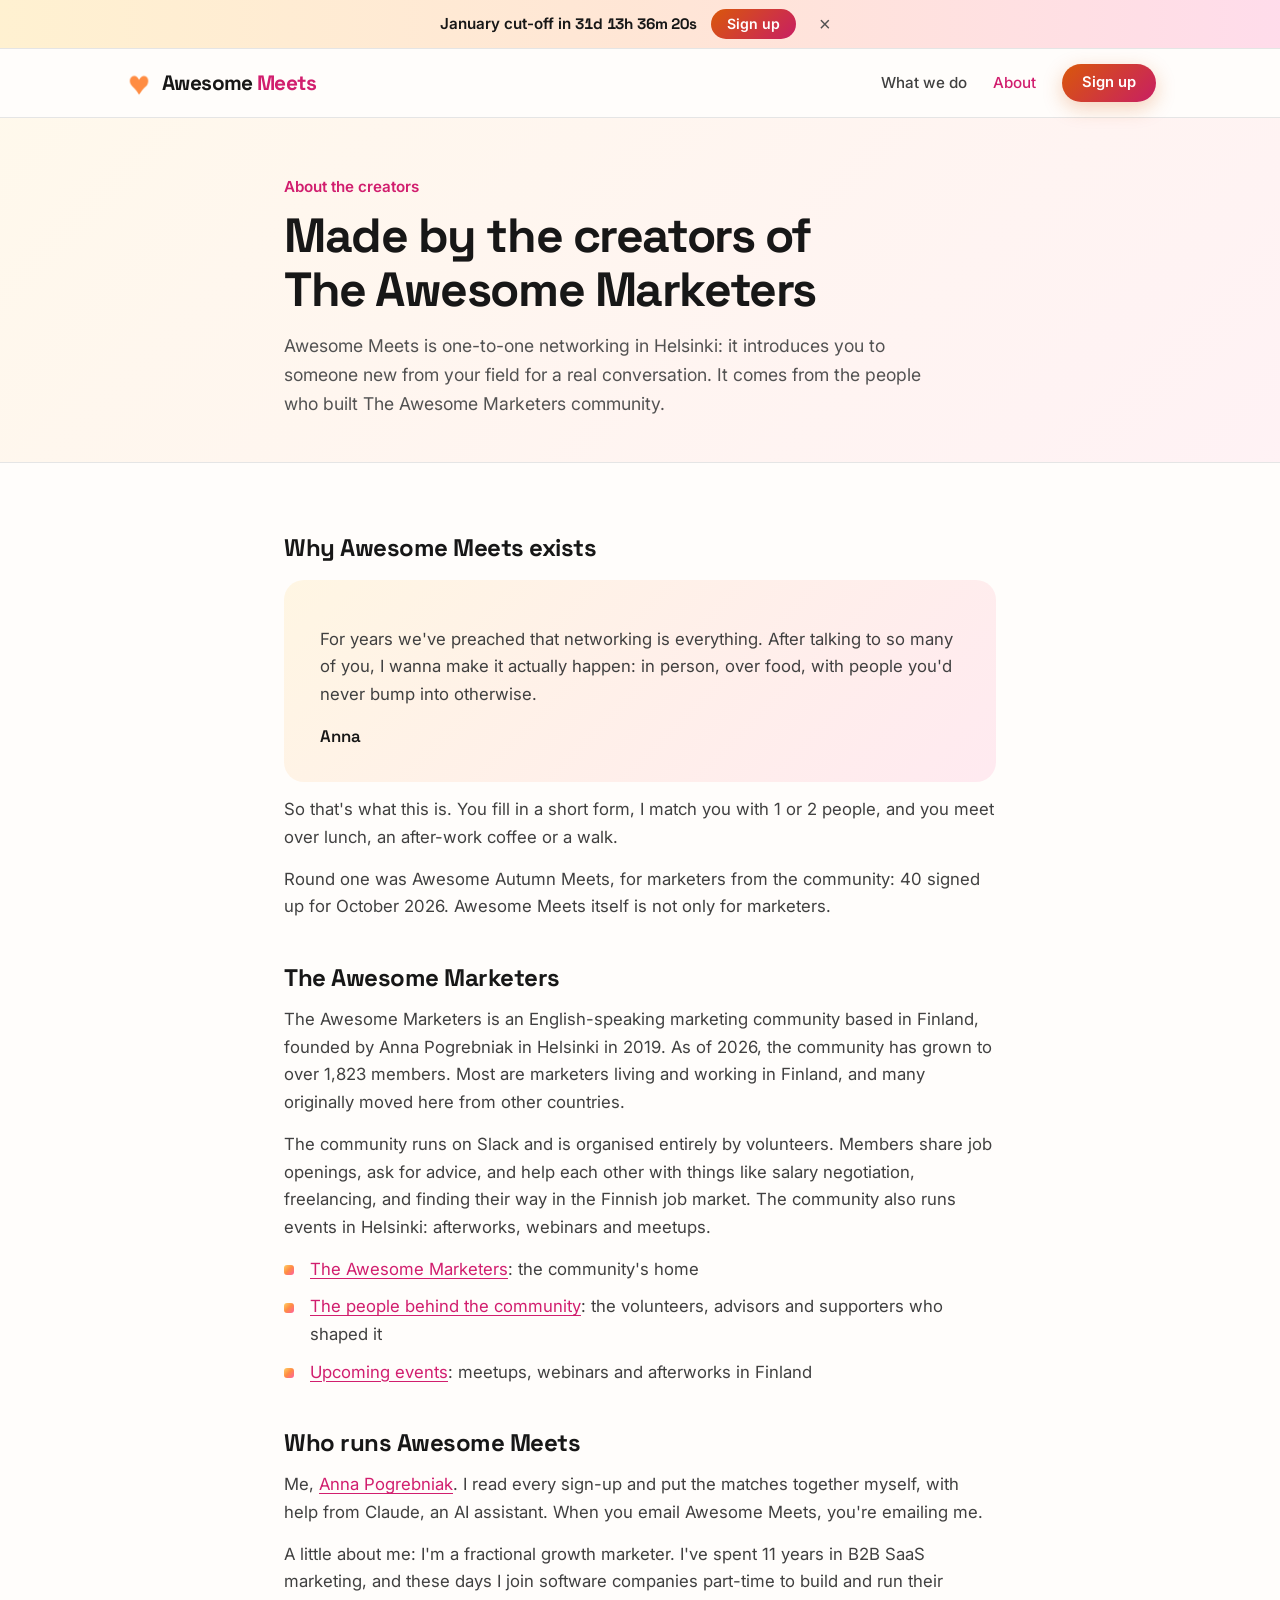
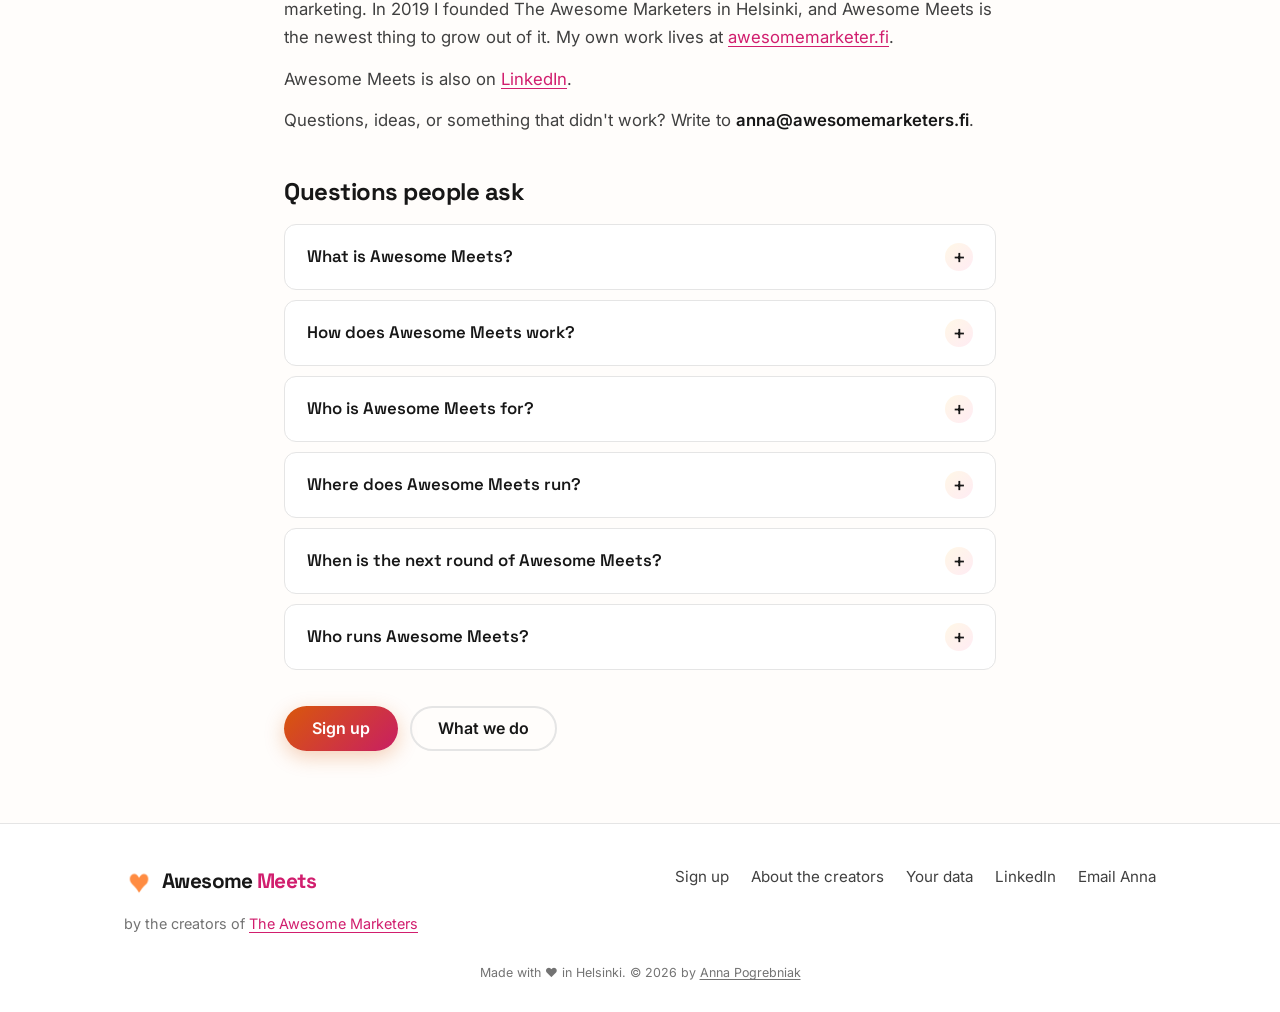
==== commit 475aba53: "Sign-up page: the form starts on the first screen on a phone, the letter and real feedback sit besid" ====
--- a/about/index.html
+++ b/about/index.html
@@ -13,7 +13,7 @@
     gtag('config', 'G-60GBR73KYC');
   </script>
   <script src="https://analytics.ahrefs.com/analytics.js" data-key="cfnnZfeMKl9oOXrEyxjwuw" async></script>
-  <meta name="am-version" content="2.62">
+  <meta name="am-version" content="2.63">
   <title>About Awesome Meets: one-to-one networking in Helsinki</title>
   <meta name="description" content="Who runs Awesome Meets, how one-to-one networking in Helsinki works, and answers to common questions. By the creators of The Awesome Marketers.">
   <link rel="canonical" href="https://awesomemeets.com/about/">
@@ -38,7 +38,7 @@
   <link rel="preconnect" href="https://fonts.googleapis.com">
   <link rel="preconnect" href="https://fonts.gstatic.com" crossorigin>
   <link href="https://fonts.googleapis.com/css2?family=Inter:wght@400;500;600&family=Space+Grotesk:wght@500;600;700&display=swap" rel="stylesheet">
-  <link rel="stylesheet" href="../assets/css/site.css?v=2.62">
+  <link rel="stylesheet" href="../assets/css/site.css?v=2.63">
 </head>
 <body class="has-dock">
 
@@ -153,8 +153,8 @@
   <a class="btn btn--primary" href="../join/" data-am-cta>Join the waitlist for December</a>
 </div>
 
-<script src="../assets/js/config.js?v=2.62"></script>
-<script src="../assets/js/site.js?v=2.62"></script>
+<script src="../assets/js/config.js?v=2.63"></script>
+<script src="../assets/js/site.js?v=2.63"></script>
 <!-- Buy Me a Coffee button (Anna's own embed code, 30 Sep 2026). Its phone position and message style are adjusted in site.css. -->
 <script data-name="BMC-Widget" data-cfasync="false" src="https://cdnjs.buymeacoffee.com/1.0.0/widget.prod.min.js" data-id="awesomemeets" data-description="Support me on Buy me a coffee!" data-message="Support Awesome Meets, one coffee at a time ☕️" data-color="#FF813F" data-position="Right" data-x_margin="18" data-y_margin="18"></script>
 </body>
--- a/assets/css/site.css
+++ b/assets/css/site.css
@@ -299,6 +299,54 @@
 .am-letter ol { list-style: decimal; padding-left: 22px; margin-bottom: 12px; }
 .am-letter li { margin-bottom: 4px; }
 .am-letter .am-sign { font-family: var(--font-heading); font-weight: 600; margin-bottom: 0; color: var(--gray-900); }
+/* ---- the sign-up page while a round is open (Anna, 26 Nov 2026: the form has to start above the scroll on a phone, with
+   feedback on the page). A short hero, the form straight after it, the letter and the feedback beside the form on a
+   computer and below it on a phone. The waitlist state keeps the roomy hero. ---- */
+.hero--join { padding-block: 52px 44px; }
+html[data-am-state="open"] .hero--join { padding-block: 26px 22px; }
+html[data-am-state="open"] .hero--join h1 { margin-top: 0; max-width: none; font-size: clamp(1.75rem, 4.6vw, 2.9rem); }
+html[data-am-state="open"] .hero--join .hero__lede { margin-top: 10px; font-size: 1.02rem; text-wrap: balance; }
+html[data-am-state="open"] .hero--join .am-live { max-width: none; margin-top: 8px; padding: 0; background: none; box-shadow: none; border-radius: 0; }
+html[data-am-state="open"] .hero--join .am-live__row { flex-wrap: wrap; align-items: baseline; gap: 4px 10px; }
+html[data-am-state="open"] .hero--join .am-live__item { flex: 0 0 auto; flex-direction: row; align-items: baseline; gap: 5px; }
+html[data-am-state="open"] .hero--join .am-live__num { font-size: 1.02rem; line-height: 1.4; background: none; -webkit-background-clip: border-box; background-clip: border-box; color: var(--gray-900); }
+html[data-am-state="open"] .hero--join .am-live__label { margin-top: 0; font-size: .95rem; color: var(--gray-600); }
+html[data-am-state="open"] .hero--join .am-live__sep { align-self: center; width: 4px; height: 4px; border-radius: 50%; background: var(--orange); }
+html[data-am-state="open"] .hero--join .am-live__bar, html[data-am-state="open"] .hero--join .am-live__foot { display: none; }
+.join-quote { margin: 12px auto 0; font-size: .95rem; line-height: 1.4; color: var(--gray-600); }
+.join-quote__text { font-family: var(--font-heading); font-weight: 600; letter-spacing: -.01em; color: var(--gray-900); white-space: nowrap; }
+.join-quote__who { white-space: nowrap; }
+.section--join { padding-block: 28px 72px; }
+.am-wrap--join { max-width: 1040px; display: grid; grid-template-columns: minmax(0, 1.2fr) minmax(0, .8fr); gap: 28px; align-items: start; }
+.am-side { display: grid; gap: 20px; }
+.am-side .am-letter { margin-bottom: 0; }
+.am-seen { margin-top: 18px; }
+.am-said { display: grid; gap: 14px; }
+.am-said__stat { font-family: var(--font-heading); font-weight: 500; font-size: 1.05rem; line-height: 1.35; letter-spacing: -.015em; color: var(--gray-600); }
+.am-said__stat strong { color: var(--gray-900); font-weight: 700; }
+.am-said__msg { margin: 0; }
+.am-said__msg blockquote { margin: 0; padding: 16px 20px; border-radius: 22px 22px 22px 8px; background: var(--gradient-subtle); }
+.am-said__msg--b blockquote { border-radius: 22px 22px 8px 22px; background: linear-gradient(135deg, rgba(255, 95, 162, .12), rgba(255, 209, 102, .16)); }
+.am-said__msg p { margin: 0; font-family: var(--font-heading); font-weight: 600; font-size: 1.08rem; line-height: 1.28; letter-spacing: -.02em; color: var(--gray-900); text-wrap: balance; }
+.am-said__msg mark, .am-said__photo mark { color: inherit; background: linear-gradient(transparent 58%, rgba(255, 209, 102, .85) 58%, rgba(255, 209, 102, .85) 92%, transparent 92%); padding: 0 .06em; }
+.am-said figcaption { margin-top: 8px; padding-inline: 6px; font-size: .86rem; line-height: 1.35; color: var(--gray-600); text-wrap: balance; }
+.am-said__msg--b figcaption { text-align: right; }
+.am-said figcaption strong { color: var(--gray-900); font-weight: 600; }
+.am-said__photo { margin: 0; }
+.am-said__photo img { display: block; width: 100%; height: auto; aspect-ratio: 16 / 10; object-fit: cover; object-position: 50% 40%; border-radius: 18px; }
+@media (max-width: 900px) {
+  .am-wrap--join { max-width: 760px; grid-template-columns: minmax(0, 1fr); }
+}
+@media (max-width: 600px) {
+  html[data-am-state="open"] .hero--join { padding-block: 18px 16px; }
+  html[data-am-state="open"] .hero--join .hero__lede { font-size: .98rem; }
+  .join-quote { margin-top: 10px; font-size: .9rem; }
+  .join-quote__text, .join-quote__who { display: block; }
+  .section--join { padding-block: 14px 56px; }
+  .section--join .am-card { padding: 20px 18px 24px; }
+  .section--join .am-progress { margin-bottom: 18px; }
+  .section--join .am-step__intro { margin-bottom: 18px; }
+}
 .am-step { display: none; }
 .am-step.is-active { display: block; }
 .am-step__title { font-size: 1.5rem; margin-bottom: 6px; }
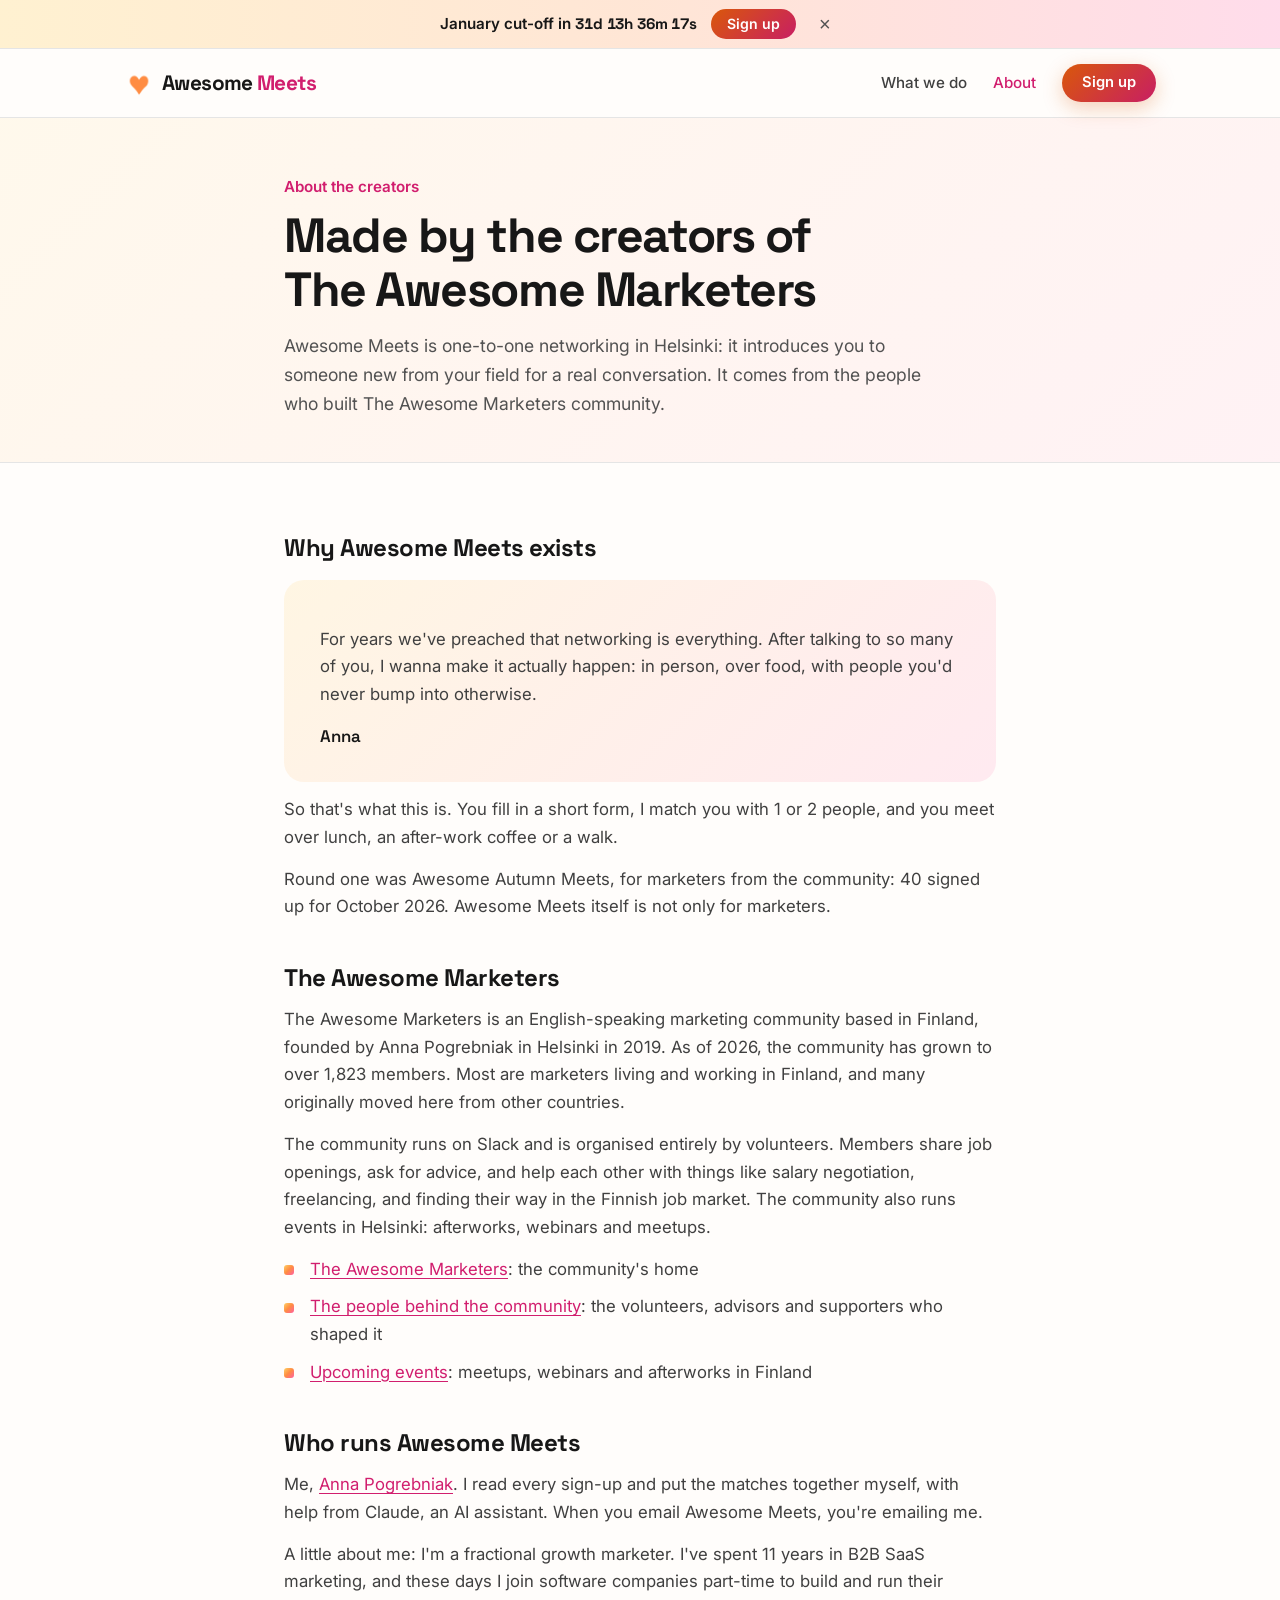
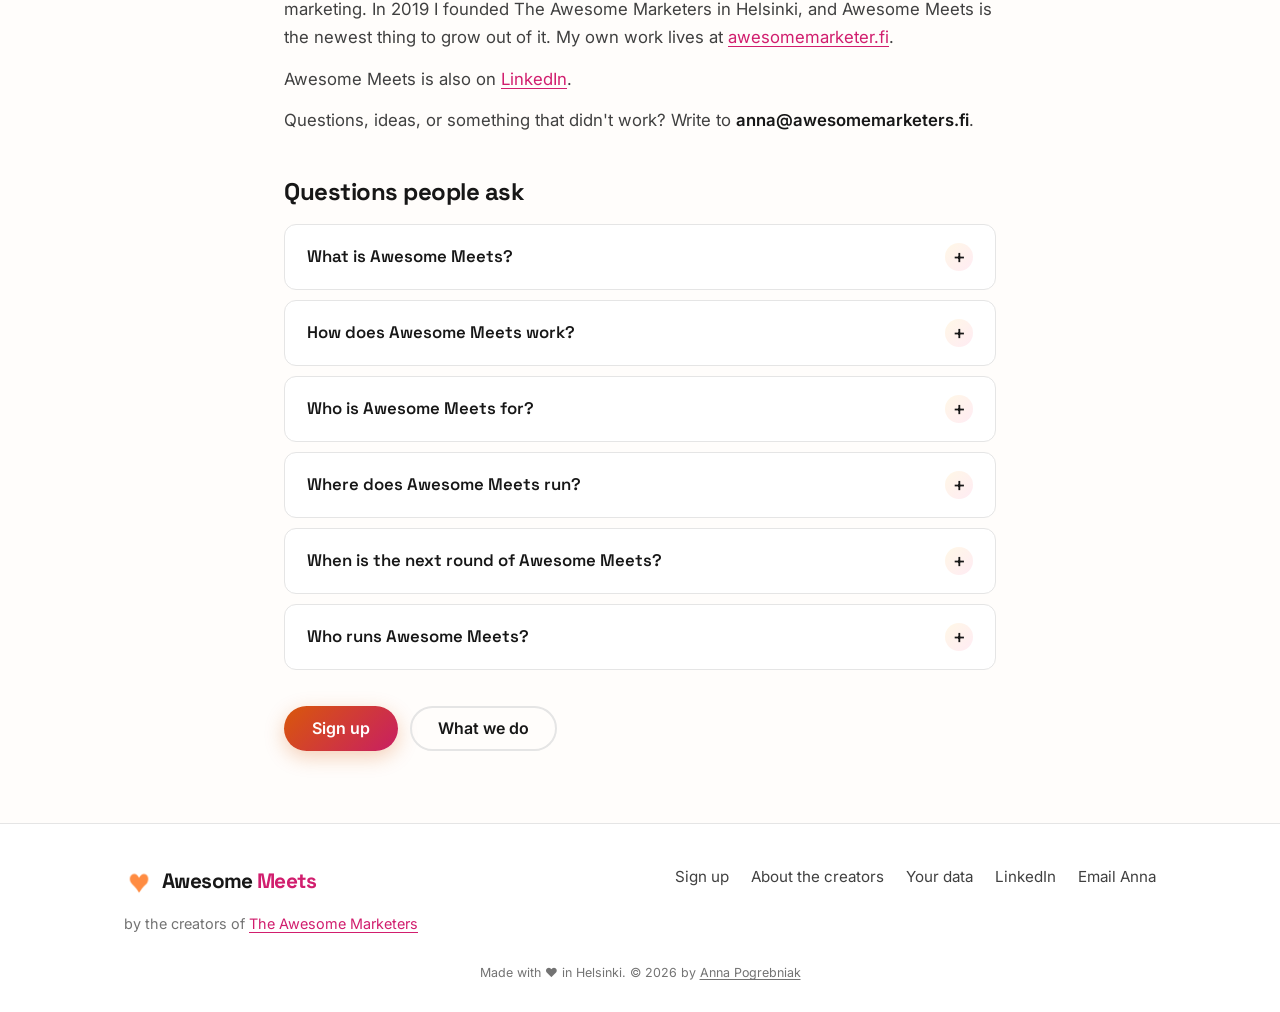
==== commit 1340bd35: "Sign-up form: "Other" industry field, yes/no "stay in" question, folded data box, new deletion wordi" ====
--- a/about/index.html
+++ b/about/index.html
@@ -13,7 +13,7 @@
     gtag('config', 'G-60GBR73KYC');
   </script>
   <script src="https://analytics.ahrefs.com/analytics.js" data-key="cfnnZfeMKl9oOXrEyxjwuw" async></script>
-  <meta name="am-version" content="2.63">
+  <meta name="am-version" content="2.64">
   <title>About Awesome Meets: one-to-one networking in Helsinki</title>
   <meta name="description" content="Who runs Awesome Meets, how one-to-one networking in Helsinki works, and answers to common questions. By the creators of The Awesome Marketers.">
   <link rel="canonical" href="https://awesomemeets.com/about/">
@@ -38,7 +38,7 @@
   <link rel="preconnect" href="https://fonts.googleapis.com">
   <link rel="preconnect" href="https://fonts.gstatic.com" crossorigin>
   <link href="https://fonts.googleapis.com/css2?family=Inter:wght@400;500;600&family=Space+Grotesk:wght@500;600;700&display=swap" rel="stylesheet">
-  <link rel="stylesheet" href="../assets/css/site.css?v=2.63">
+  <link rel="stylesheet" href="../assets/css/site.css?v=2.64">
 </head>
 <body class="has-dock">
 
@@ -153,8 +153,8 @@
   <a class="btn btn--primary" href="../join/" data-am-cta>Join the waitlist for December</a>
 </div>
 
-<script src="../assets/js/config.js?v=2.63"></script>
-<script src="../assets/js/site.js?v=2.63"></script>
+<script src="../assets/js/config.js?v=2.64"></script>
+<script src="../assets/js/site.js?v=2.64"></script>
 <!-- Buy Me a Coffee button (Anna's own embed code, 30 Sep 2026). Its phone position and message style are adjusted in site.css. -->
 <script data-name="BMC-Widget" data-cfasync="false" src="https://cdnjs.buymeacoffee.com/1.0.0/widget.prod.min.js" data-id="awesomemeets" data-description="Support me on Buy me a coffee!" data-message="Support Awesome Meets, one coffee at a time ☕️" data-color="#FF813F" data-position="Right" data-x_margin="18" data-y_margin="18"></script>
 </body>
--- a/assets/css/site.css
+++ b/assets/css/site.css
@@ -365,6 +365,15 @@
 .am-list--2 { grid-template-columns: repeat(2, minmax(0, 1fr)); }
 .am-option { display: flex; align-items: center; gap: 12px; padding: 12px 16px; border: 2px solid var(--gray-200); border-radius: var(--radius-md); cursor: pointer; transition: border-color .2s, background .2s; font-size: .95rem; min-height: 48px; }
 .am-option:hover { border-color: var(--gray-300); }
+/* the two buttons on the "take me off the list" page (leave/): one under the other, and a long label may wrap */
+.lv__choices { display: grid; gap: 12px; justify-items: center; margin: 4px 0 18px; }
+.lv__choices .btn { max-width: 100%; white-space: normal; text-align: center; text-wrap: balance; }
+/* "Want to stay in for the next rounds?": the one question on the last step that stands out (Anna, 27 Nov 2026) */
+.am-keep { padding: 18px 20px 20px; border-radius: var(--radius-md); background: var(--gradient-subtle); }
+.am-keep .am-q__label { font-size: 1.05rem; }
+.am-keep .am-option { background: var(--white); }
+/* "Other" industry: the field that shows in the list right after "Other" (Anna, 27 Nov 2026) */
+.am-other input[type="text"] { height: 100%; min-height: 48px; border-radius: var(--radius-md); font-size: .95rem; }
 .am-option input { width: 18px; height: 18px; accent-color: var(--pink-deep); flex-shrink: 0; margin: 0; }
 .am-option:has(input:checked) { border-color: var(--pink-deep); background: var(--gradient-subtle); }
 .am-option:has(input:focus-visible) { box-shadow: 0 0 0 3px rgba(209, 30, 110, .2); }
@@ -387,9 +396,13 @@
 .am-day__label { font-family: var(--font-heading); font-weight: 600; font-size: .92rem; color: var(--gray-900); }
 .am-day .am-chips { gap: 6px; }
 .am-day .am-chip span { padding: 7px 12px; font-size: .82rem; }
-.am-datanote { border: 1px solid var(--gray-200); border-radius: var(--radius-md); padding: 20px 24px; margin: 8px 0 20px; background: var(--gray-50); }
-.am-datanote h3 { font-size: 1.05rem; margin-bottom: 10px; }
-.am-datanote ul { list-style: disc; padding-left: 20px; color: var(--gray-700); font-size: .9rem; }
+/* folded by default, the title is the line to press (Anna, 27 Nov 2026) */
+.am-datanote { border: 1px solid var(--gray-200); border-radius: var(--radius-md); margin: 8px 0 20px; background: var(--gray-50); }
+.am-datanote summary { display: flex; align-items: center; justify-content: space-between; gap: 12px; padding: 16px 24px; list-style: none; cursor: pointer; font-family: var(--font-heading); font-weight: 600; font-size: 1.05rem; color: var(--gray-900); }
+.am-datanote summary::-webkit-details-marker { display: none; }
+.am-datanote summary::after { content: "+"; flex-shrink: 0; font-family: var(--font-body); font-weight: 500; font-size: 1.3rem; line-height: 1; color: var(--gray-600); }
+.am-datanote[open] summary::after { content: "−"; }
+.am-datanote ul { list-style: disc; margin: 0 24px 20px; padding-left: 20px; color: var(--gray-700); font-size: .9rem; }
 .am-datanote li { margin-bottom: 8px; }
 /* ---------- the bar pinned to the top while a round is open (inside the sticky header; site.js adds it) ---------- */
 .topbar { background: linear-gradient(90deg, rgba(255, 209, 102, .30), rgba(255, 140, 66, .22) 50%, rgba(255, 95, 162, .22)), var(--white); border-bottom: 1px solid var(--gray-200); }
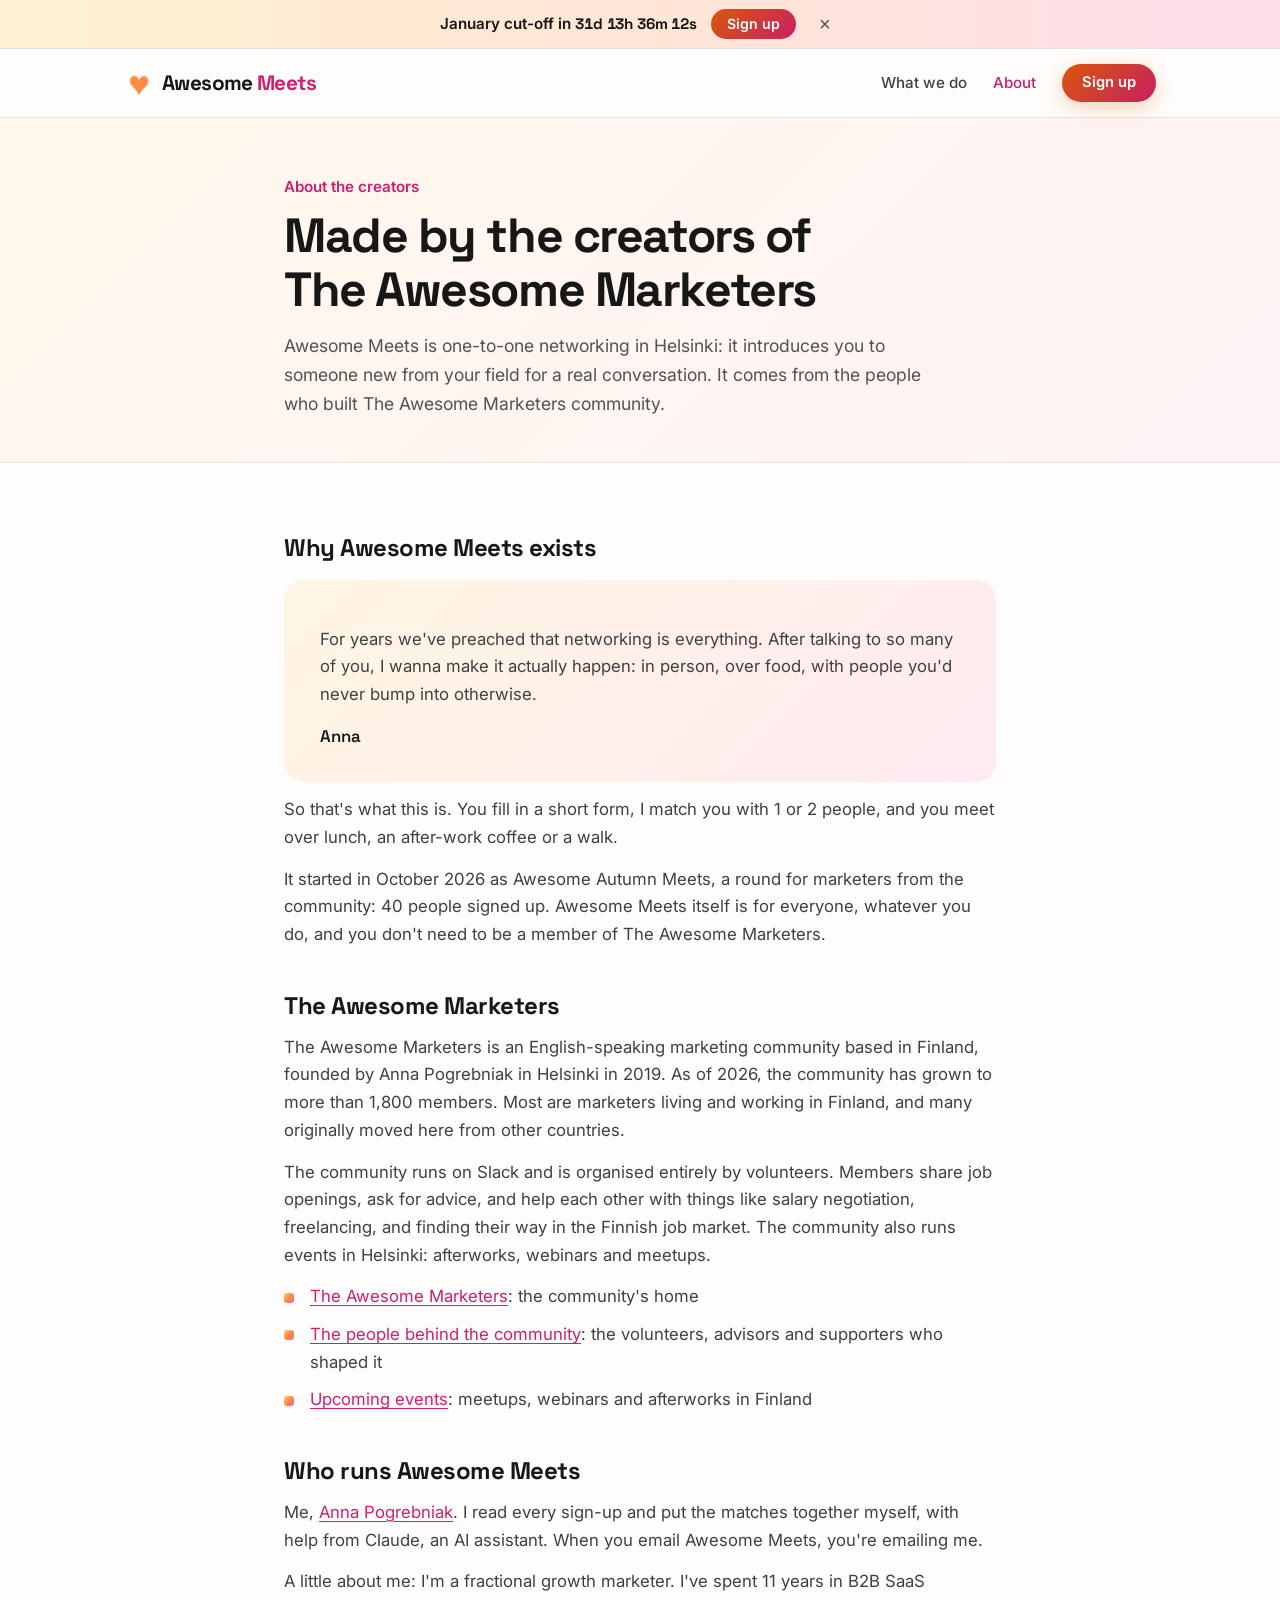
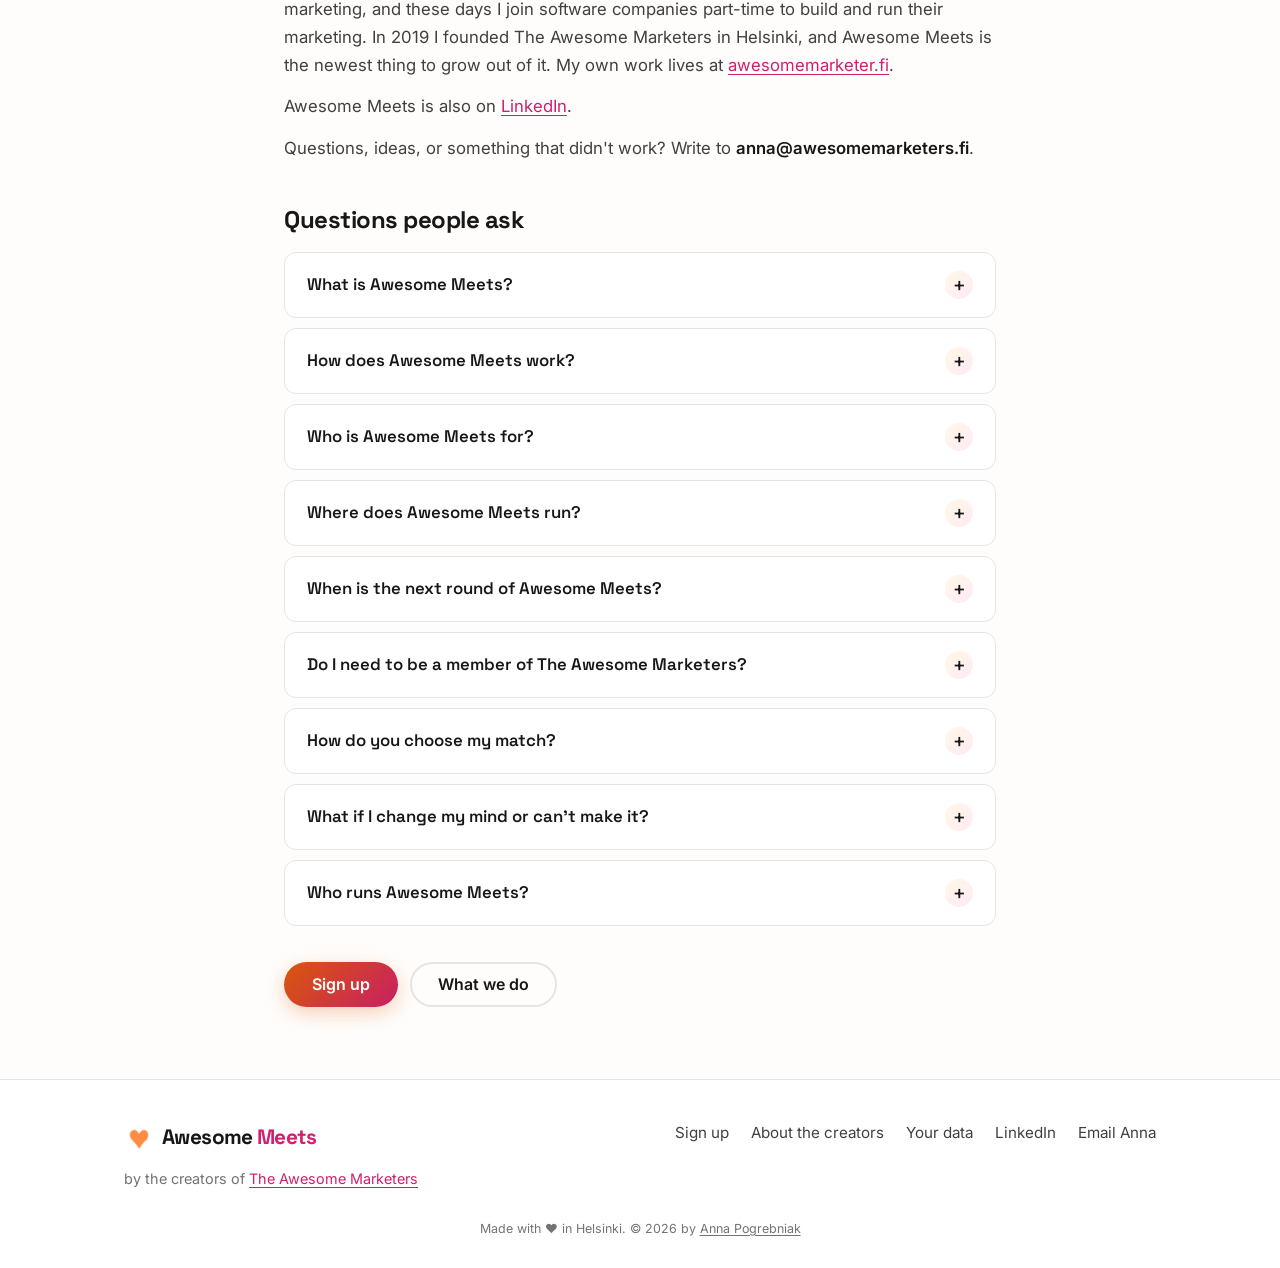
==== commit 297ffe0c: "Clearer wording after an outside review: who reads your answers, a policy link by the consent tick, " ====
--- a/about/index.html
+++ b/about/index.html
@@ -13,7 +13,7 @@
     gtag('config', 'G-60GBR73KYC');
   </script>
   <script src="https://analytics.ahrefs.com/analytics.js" data-key="cfnnZfeMKl9oOXrEyxjwuw" async></script>
-  <meta name="am-version" content="2.64">
+  <meta name="am-version" content="2.65">
   <title>About Awesome Meets: one-to-one networking in Helsinki</title>
   <meta name="description" content="Who runs Awesome Meets, how one-to-one networking in Helsinki works, and answers to common questions. By the creators of The Awesome Marketers.">
   <link rel="canonical" href="https://awesomemeets.com/about/">
@@ -28,7 +28,7 @@
   <meta property="og:url" content="https://awesomemeets.com/about/">
   <meta name="twitter:card" content="summary_large_image">
   <script type="application/ld+json">
-  {"@context": "https://schema.org", "@graph": [{"@type": "Organization", "@id": "https://awesomemeets.com/#org", "name": "Awesome Meets", "url": "https://awesomemeets.com/", "logo": "https://awesomemeets.com/assets/img/awesome-meets-logo-512.png", "description": "Awesome Meets is one-to-one networking in Helsinki. It introduces people to someone new from their field, and the two meet in person over lunch, coffee or a walk.", "areaServed": {"@type": "City", "name": "Helsinki"}, "founder": {"@type": "Person", "name": "Anna Pogrebniak", "jobTitle": "Fractional growth marketer", "url": "https://awesomemarketer.fi/", "sameAs": ["https://www.linkedin.com/in/annapogrebniak/"]}, "sameAs": ["https://www.linkedin.com/company/awesome-meets/"]}, {"@type": "FAQPage", "@id": "https://awesomemeets.com/about/#faq", "mainEntity": [{"@type": "Question", "name": "What is Awesome Meets?", "acceptedAnswer": {"@type": "Answer", "text": "Awesome Meets is one-to-one networking in Helsinki. You tell us about your interests, your industry and your profession, we introduce you to someone new from your field, and the two of you meet in person over lunch, coffee or a walk."}}, {"@type": "Question", "name": "How does Awesome Meets work?", "acceptedAnswer": {"@type": "Answer", "text": "There are four steps. You fill in a short form about yourself. Every person in the community is reviewed before they are matched. We match you with someone you have something in common with, never at random. Then the two of you meet in person."}}, {"@type": "Question", "name": "Who is Awesome Meets for?", "acceptedAnswer": {"@type": "Answer", "text": "Awesome Meets is for people working in or around Helsinki who want to meet someone from their field who isn't a colleague. Round one, in October 2026, was for marketers from The Awesome Marketers community."}}, {"@type": "Question", "name": "Where does Awesome Meets run?", "acceptedAnswer": {"@type": "Answer", "text": "Awesome Meets started in Helsinki. From the November 2026 round, you can sign up from anywhere in Finland: I can't promise a meetup in your own city, but if enough people from your area sign up, I'll match you there. If you live outside Finland, you can join the waitlist for another city on the homepage."}}, {"@type": "Question", "name": "When is the next round of Awesome Meets?", "acceptedAnswer": {"@type": "Answer", "text": "Round one took place in October 2026 with 40 people, and round two in November 2026 with 42. You can sign up at any time. Each round has a cut-off date: sign up before it and you are matched in that round, sign up after it and you are in the next one. The current cut-off is on the sign-up page."}}, {"@type": "Question", "name": "Who runs Awesome Meets?", "acceptedAnswer": {"@type": "Answer", "text": "Awesome Meets is run by Anna Pogrebniak, founder of The Awesome Marketers, an English-speaking marketing community founded in Helsinki in 2019."}}]}]}
+  {"@context": "https://schema.org", "@graph": [{"@type": "Organization", "@id": "https://awesomemeets.com/#org", "name": "Awesome Meets", "url": "https://awesomemeets.com/", "logo": "https://awesomemeets.com/assets/img/awesome-meets-logo-512.png", "description": "Awesome Meets is one-to-one networking in Helsinki. It introduces people to someone new from their field, and the two meet in person over lunch, coffee or a walk.", "areaServed": {"@type": "City", "name": "Helsinki"}, "founder": {"@type": "Person", "name": "Anna Pogrebniak", "jobTitle": "Fractional growth marketer", "url": "https://awesomemarketer.fi/", "sameAs": ["https://www.linkedin.com/in/annapogrebniak/"]}, "sameAs": ["https://www.linkedin.com/company/awesome-meets/"]}, {"@type": "FAQPage", "@id": "https://awesomemeets.com/about/#faq", "mainEntity": [{"@type": "Question", "name": "What is Awesome Meets?", "acceptedAnswer": {"@type": "Answer", "text": "Awesome Meets is one-to-one networking in Helsinki. You tell us about your interests, your industry and your profession, we introduce you to someone new from your field, and the two of you meet in person over lunch, coffee or a walk."}}, {"@type": "Question", "name": "How does Awesome Meets work?", "acceptedAnswer": {"@type": "Answer", "text": "There are four steps. You fill in a short form about yourself. Every person in the community is reviewed before they are matched. We match you with someone you have something in common with, never at random. Then the two of you meet in person."}}, {"@type": "Question", "name": "Who is Awesome Meets for?", "acceptedAnswer": {"@type": "Answer", "text": "Awesome Meets is for anyone working in Finland who wants to meet someone new who isn't a colleague. It started with marketers from The Awesome Marketers community, but you don't need to be a marketer."}}, {"@type": "Question", "name": "Where does Awesome Meets run?", "acceptedAnswer": {"@type": "Answer", "text": "Awesome Meets started in Helsinki, and for now I can only guarantee a match in the Helsinki region. You can sign up from anywhere in Finland: I keep your sign-up until I find you a proper match nearby, and the form asks whether you could travel to Helsinki or Tampere. If you live outside Finland, tell me where you are on the homepage, and you'll be the first to know if Awesome Meets comes to your city."}}, {"@type": "Question", "name": "When is the next round of Awesome Meets?", "acceptedAnswer": {"@type": "Answer", "text": "Round one took place in October 2026 with 40 people, and round two in November 2026 with 42. You can sign up at any time. Each round has a cut-off date: sign up before it and you are matched in that round, sign up after it and you are in the next one. The current cut-off is on the sign-up page."}}, {"@type": "Question", "name": "Do I need to be a member of The Awesome Marketers?", "acceptedAnswer": {"@type": "Answer", "text": "No. Awesome Meets grew out of that community, but it is open to everyone, and you don't need to be a marketer either."}}, {"@type": "Question", "name": "How do you choose my match?", "acceptedAnswer": {"@type": "Answer", "text": "By hand. I read every sign-up and match by what you do and who you'd like to meet: your job, your industry, where you are in your career, where you are and the wishes you tick in the form. Claude, an AI assistant, helps by suggesting who could fit, and I decide every match myself. No match is random."}}, {"@type": "Question", "name": "What if I change my mind or can't make it?", "acceptedAnswer": {"@type": "Answer", "text": "Before the round's cut-off, the confirmation email has a button that takes you off the list, for that round only or for all rounds. After that, reply to my email. And if you've already been matched and plans change, that's fine: just tell your match."}}, {"@type": "Question", "name": "Who runs Awesome Meets?", "acceptedAnswer": {"@type": "Answer", "text": "Awesome Meets is run by Anna Pogrebniak, founder of The Awesome Marketers, an English-speaking marketing community founded in Helsinki in 2019."}}]}]}
   </script>
   <link rel="icon" href="../favicon.ico" sizes="any">
   <link rel="icon" type="image/png" sizes="32x32" href="../assets/img/icon-32.png">
@@ -38,7 +38,7 @@
   <link rel="preconnect" href="https://fonts.googleapis.com">
   <link rel="preconnect" href="https://fonts.gstatic.com" crossorigin>
   <link href="https://fonts.googleapis.com/css2?family=Inter:wght@400;500;600&family=Space+Grotesk:wght@500;600;700&display=swap" rel="stylesheet">
-  <link rel="stylesheet" href="../assets/css/site.css?v=2.64">
+  <link rel="stylesheet" href="../assets/css/site.css?v=2.65">
 </head>
 <body class="has-dock">
 
@@ -74,10 +74,10 @@
         <p class="letter__sign">Anna</p>
       </div>
       <p>So that's what this is. You fill in a short form, I match you with 1 or 2 people, and you meet over lunch, an after-work coffee or a walk.</p>
-      <p>Round one was Awesome Autumn Meets, for marketers from the community: 40 signed up for October 2026. Awesome Meets itself is not only for marketers.</p>
+      <p>It started in October 2026 as Awesome Autumn Meets, a round for marketers from the community: 40 people signed up. Awesome Meets itself is for everyone, whatever you do, and you don't need to be a member of The Awesome&nbsp;Marketers.</p>
 
       <h2>The Awesome Marketers</h2>
-      <p>The Awesome Marketers is an English-speaking marketing community based in Finland, founded by Anna Pogrebniak in Helsinki in 2019. As of 2026, the community has grown to over 1,823 members. Most are marketers living and working in Finland, and many originally moved here from other countries.</p>
+      <p>The Awesome Marketers is an English-speaking marketing community based in Finland, founded by Anna Pogrebniak in Helsinki in 2019. As of 2026, the community has grown to more than 1,800 members. Most are marketers living and working in Finland, and many originally moved here from other countries.</p>
       <p>The community runs on Slack and is organised entirely by volunteers. Members share job openings, ask for advice, and help each other with things like salary negotiation, freelancing, and finding their way in the Finnish job market. The community also runs events in Helsinki: afterworks, webinars and meetups.</p>
       <ul>
         <li><span><a href="https://awesomemarketers.fi/">The Awesome Marketers</a>: the community's home</span></li>
@@ -103,15 +103,27 @@
         </details>
         <details>
           <summary>Who is Awesome Meets for?</summary>
-          <p>Awesome Meets is for people working in or around Helsinki who want to meet someone from their field who isn't a colleague. Round one, in October 2026, was for marketers from The Awesome Marketers community.</p>
+          <p>Awesome Meets is for anyone working in Finland who wants to meet someone new who isn't a colleague. It started with marketers from The Awesome Marketers community, but you don't need to be a marketer.</p>
         </details>
         <details>
           <summary>Where does Awesome Meets run?</summary>
-          <p>Awesome Meets started in Helsinki. From the November 2026 round, you can sign up from anywhere in Finland: I can't promise a meetup in your own city, but if enough people from your area sign up, I'll match you there. If you live outside Finland, you can join the waitlist for another city on the homepage.</p>
+          <p>Awesome Meets started in Helsinki, and for now I can only guarantee a match in the Helsinki region. You can sign up from anywhere in Finland: I keep your sign-up until I find you a proper match nearby, and the form asks whether you could travel to Helsinki or Tampere. If you live outside Finland, tell me where you are on the homepage, and you'll be the first to know if Awesome Meets comes to your city.</p>
         </details>
         <details>
           <summary>When is the next round of Awesome Meets?</summary>
           <p>Round one took place in October 2026 with 40 people, and round two in November 2026 with 42. You can sign up at any time. Each round has a cut-off date: sign up before it and you are matched in that round, sign up after it and you are in the next one. The current cut-off is on the sign-up page.</p>
+        </details>
+        <details>
+          <summary>Do I need to be a member of The Awesome Marketers?</summary>
+          <p>No. Awesome Meets grew out of that community, but it is open to everyone, and you don't need to be a marketer either.</p>
+        </details>
+        <details>
+          <summary>How do you choose my match?</summary>
+          <p>By hand. I read every sign-up and match by what you do and who you'd like to meet: your job, your industry, where you are in your career, where you are and the wishes you tick in the form. Claude, an AI assistant, helps by suggesting who could fit, and I decide every match myself. No match is random.</p>
+        </details>
+        <details>
+          <summary>What if I change my mind or can't make it?</summary>
+          <p>Before the round's cut-off, the confirmation email has a button that takes you off the list, for that round only or for all rounds. After that, reply to my email. And if you've already been matched and plans change, that's fine: just tell your match.</p>
         </details>
         <details>
           <summary>Who runs Awesome Meets?</summary>
@@ -153,8 +165,8 @@
   <a class="btn btn--primary" href="../join/" data-am-cta>Join the waitlist for December</a>
 </div>
 
-<script src="../assets/js/config.js?v=2.64"></script>
-<script src="../assets/js/site.js?v=2.64"></script>
+<script src="../assets/js/config.js?v=2.65"></script>
+<script src="../assets/js/site.js?v=2.65"></script>
 <!-- Buy Me a Coffee button (Anna's own embed code, 30 Sep 2026). Its phone position and message style are adjusted in site.css. -->
 <script data-name="BMC-Widget" data-cfasync="false" src="https://cdnjs.buymeacoffee.com/1.0.0/widget.prod.min.js" data-id="awesomemeets" data-description="Support me on Buy me a coffee!" data-message="Support Awesome Meets, one coffee at a time ☕️" data-color="#FF813F" data-position="Right" data-x_margin="18" data-y_margin="18"></script>
 </body>
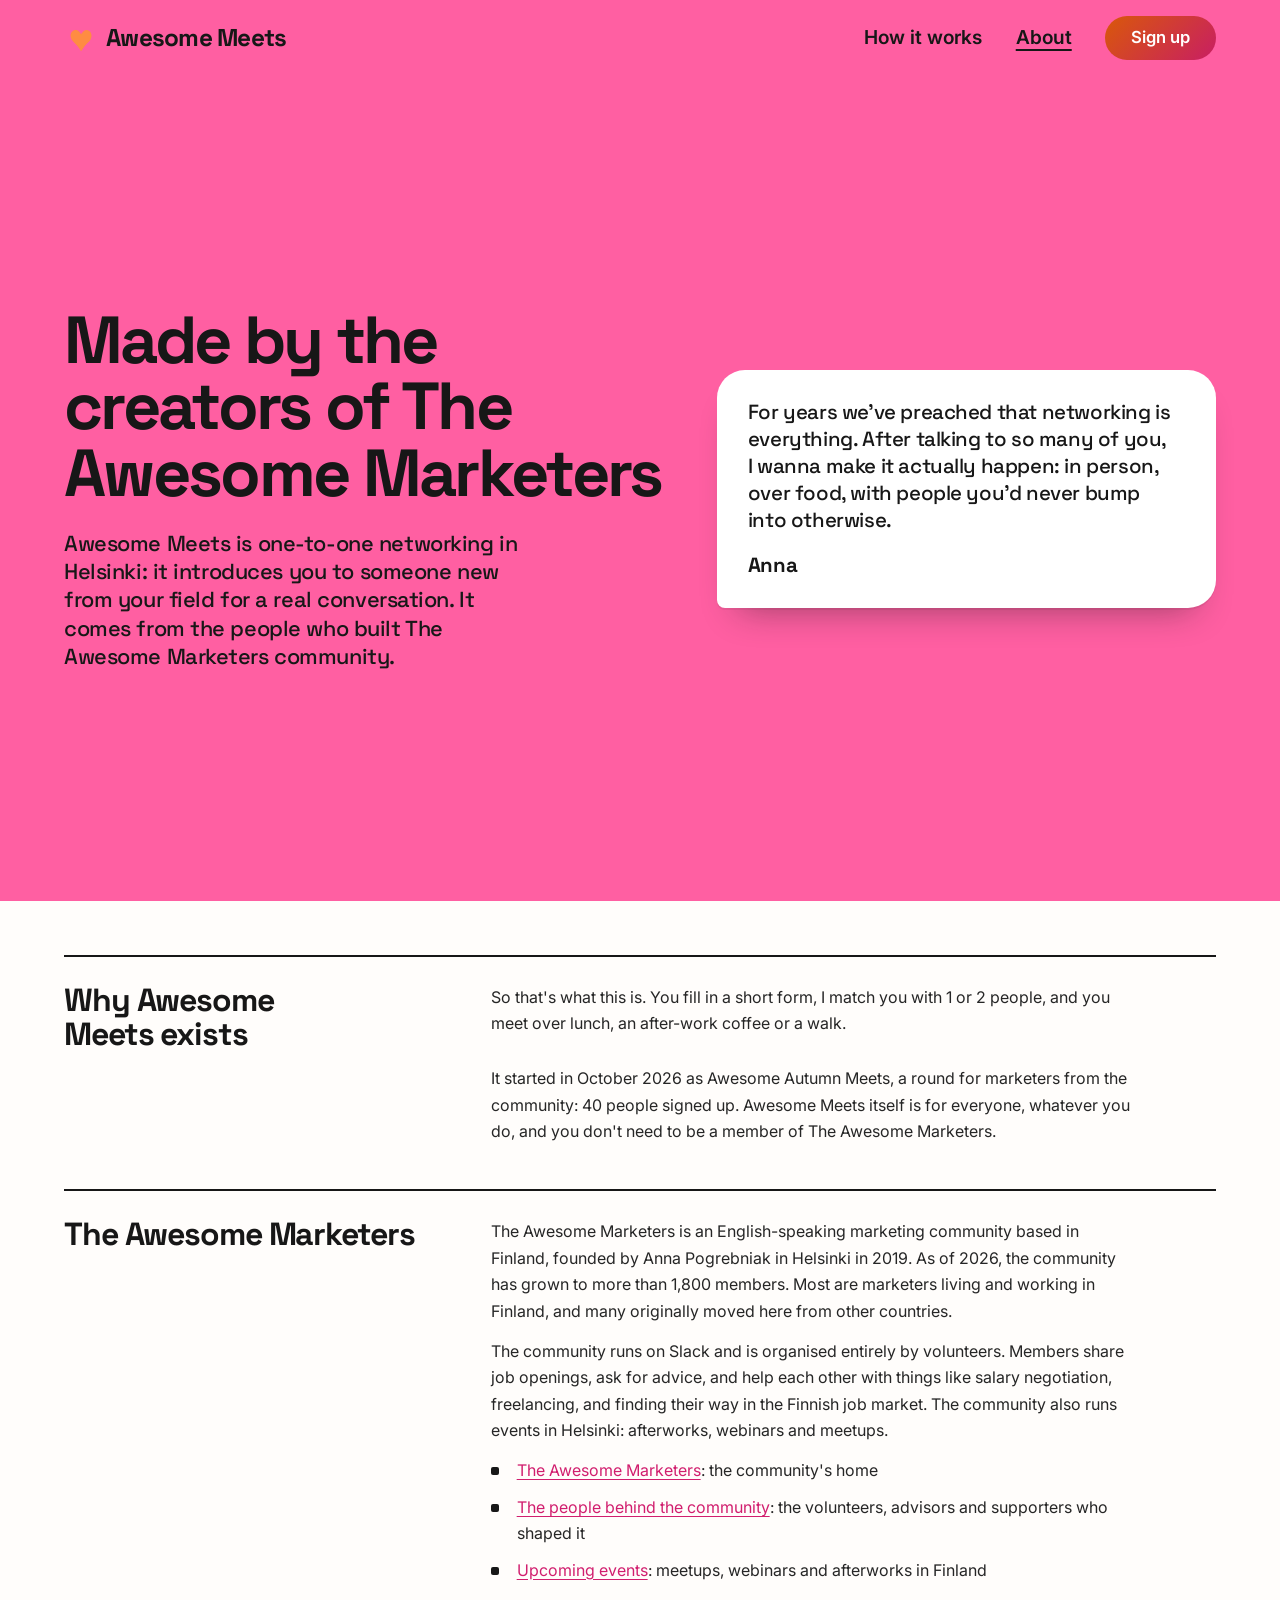
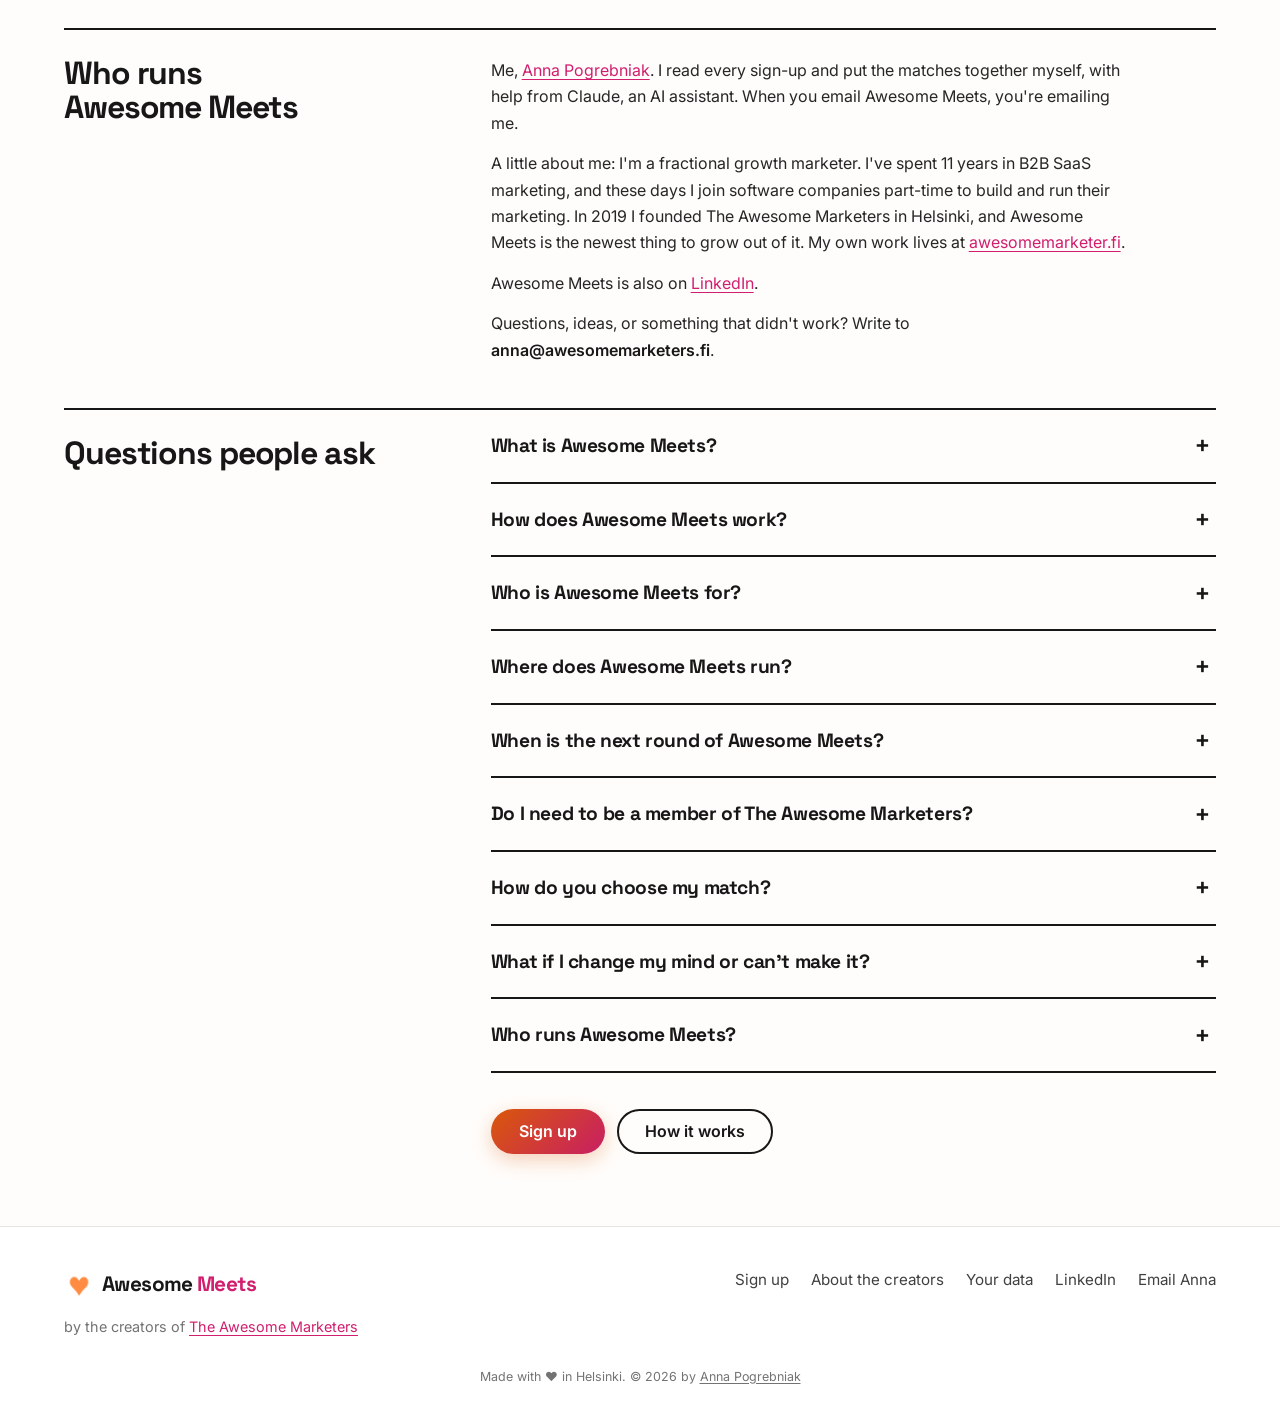
==== commit 1f29f104: "The new design goes live: "The big answer" on every page (v2.70) - Homepage rewritten: the question " ====
--- a/about/index.html
+++ b/about/index.html
@@ -3,6 +3,7 @@
 <head>
   <meta charset="UTF-8">
   <meta name="viewport" content="width=device-width, initial-scale=1">
+  <meta name="theme-color" content="#FF5FA2">
   <!-- Google tag (gtag.js) -->
   <script async src="https://www.googletagmanager.com/gtag/js?id=G-60GBR73KYC"></script>
   <script>
@@ -13,7 +14,7 @@
     gtag('config', 'G-60GBR73KYC');
   </script>
   <script src="https://analytics.ahrefs.com/analytics.js" data-key="cfnnZfeMKl9oOXrEyxjwuw" async></script>
-  <meta name="am-version" content="2.65">
+  <meta name="am-version" content="2.70">
   <title>About Awesome Meets: one-to-one networking in Helsinki</title>
   <meta name="description" content="Who runs Awesome Meets, how one-to-one networking in Helsinki works, and answers to common questions. By the creators of The Awesome Marketers.">
   <link rel="canonical" href="https://awesomemeets.com/about/">
@@ -38,18 +39,19 @@
   <link rel="preconnect" href="https://fonts.googleapis.com">
   <link rel="preconnect" href="https://fonts.gstatic.com" crossorigin>
   <link href="https://fonts.googleapis.com/css2?family=Inter:wght@400;500;600&family=Space+Grotesk:wght@500;600;700&display=swap" rel="stylesheet">
-  <link rel="stylesheet" href="../assets/css/site.css?v=2.65">
+  <link rel="stylesheet" href="../assets/css/site.css?v=2.70">
+  <link rel="stylesheet" href="../assets/css/next.css?v=2.70">
 </head>
-<body class="has-dock">
+<body class="has-dock nx nx-page nx-about">
 
-<header class="site-header">
+<header class="site-header nx-header">
   <div class="container site-header__in">
     <a class="logo" href="../" aria-label="Awesome Meets, home">
       <img src="../assets/img/heart.png" alt="" width="30" height="30">
       <span class="logo__word">Awesome <span>Meets</span></span>
     </a>
     <nav class="site-nav" aria-label="Main">
-      <a href="../#what">What we do</a>
+      <a href="../#how">How it works</a>
       <a href="./" aria-current="page">About</a>
       <a class="btn btn--primary btn--sm" href="../join/" data-am-cta>Join the waitlist for December</a>
     </nav>
@@ -57,11 +59,16 @@
 </header>
 
 <main>
-  <section class="page-hero">
-    <div class="container narrow">
-      <p class="section__label">About the creators</p>
+  <section class="page-hero" id="top">
+    <div class="container narrow nx-read">
+      <div class="nx-read__text">
       <h1>Made by the creators of The Awesome Marketers</h1>
       <p>Awesome Meets is one-to-one networking in Helsinki: it introduces you to someone new from your field for a real conversation. It comes from the people who built The Awesome Marketers community.</p>
+      </div>
+      <aside class="letter nx-read__card">
+        <p>For years we've preached that networking is everything. After talking to so many of you, I wanna make it actually happen: in person, over food, with people you'd never bump into otherwise.</p>
+        <p class="letter__sign">Anna</p>
+      </aside>
     </div>
   </section>
 
@@ -69,10 +76,6 @@
     <div class="container narrow prose">
 
       <h2>Why Awesome Meets exists</h2>
-      <div class="letter" style="margin-top:18px">
-        <p>For years we've preached that networking is everything. After talking to so many of you, I wanna make it actually happen: in person, over food, with people you'd never bump into otherwise.</p>
-        <p class="letter__sign">Anna</p>
-      </div>
       <p>So that's what this is. You fill in a short form, I match you with 1 or 2 people, and you meet over lunch, an after-work coffee or a walk.</p>
       <p>It started in October 2026 as Awesome Autumn Meets, a round for marketers from the community: 40 people signed up. Awesome Meets itself is for everyone, whatever you do, and you don't need to be a member of The Awesome&nbsp;Marketers.</p>
 
@@ -92,7 +95,7 @@
       <p>Questions, ideas, or something that didn't work? Write to <span class="selectable">anna@awesomemarketers.fi</span>.</p>
 
       <h2 id="questions">Questions people ask</h2>
-      <div class="faq" style="margin-top:18px">
+      <div class="faq">
         <details>
           <summary>What is Awesome Meets?</summary>
           <p>Awesome Meets is one-to-one networking in Helsinki. You tell us about your interests, your industry and your profession, we introduce you to someone new from your field, and the two of you meet in person over lunch, coffee or a walk.</p>
@@ -133,7 +136,7 @@
 
       <div class="hero__cta" style="justify-content:flex-start;margin-top:36px">
         <a class="btn btn--primary" href="../join/" data-am-cta>Join the waitlist for December</a>
-        <a class="btn btn--outline" href="../#what">What we do</a>
+        <a class="btn btn--outline" href="../#how">How it works</a>
       </div>
     </div>
   </section>
@@ -165,8 +168,9 @@
   <a class="btn btn--primary" href="../join/" data-am-cta>Join the waitlist for December</a>
 </div>
 
-<script src="../assets/js/config.js?v=2.65"></script>
-<script src="../assets/js/site.js?v=2.65"></script>
+<script src="../assets/js/config.js?v=2.70"></script>
+<script src="../assets/js/site.js?v=2.70"></script>
+<script src="../assets/js/next.js?v=2.70"></script>
 <!-- Buy Me a Coffee button (Anna's own embed code, 30 Sep 2026). Its phone position and message style are adjusted in site.css. -->
 <script data-name="BMC-Widget" data-cfasync="false" src="https://cdnjs.buymeacoffee.com/1.0.0/widget.prod.min.js" data-id="awesomemeets" data-description="Support me on Buy me a coffee!" data-message="Support Awesome Meets, one coffee at a time ☕️" data-color="#FF813F" data-position="Right" data-x_margin="18" data-y_margin="18"></script>
 </body>
--- a/assets/css/next.css
+++ b/assets/css/next.css
@@ -0,0 +1,974 @@
+/* Awesome Meets, the new homepage ("The big answer"). PREVIEW: used by /next/ only, loaded after site.css.
+   The idea: the page asks its headline for real and you answer by pressing one of three wide bars. That bar is the one
+   component of the page; every screen is one colour field of the brand kit, edge to edge.
+   Brand rules kept: buttons are white text on the deep gradient, no eyebrows, no pills, no capitalised labels, no stripe
+   down a card edge, no single word alone on a line (the big lines are broken by hand or fitted to the screen). */
+
+html {
+  --ink: #171717;
+  --head: 76px;
+  --pad: clamp(20px, 5vw, 72px);
+  /* the reply takes the colour of the answer; "how" takes a colour the reply does not use */
+  --reply-bg: var(--orange);
+  --reply-fg: var(--ink);
+  --how-bg: var(--pink);
+  scroll-padding-top: var(--head);
+  background: var(--yellow);   /* what a phone shows when the first screen is pulled down */
+}
+/* a shorter header in a short window, so first screens keep their room (whole pixels, or a hairline shows between screens) */
+@media (max-height: 800px) { html { --head: 68px; } }
+@media (max-height: 680px) { html { --head: 60px; } }
+html[data-answer="week"] { --reply-bg: var(--pink); --how-bg: var(--orange); }
+html[data-answer="never"] { --reply-bg: var(--pink-deep); --reply-fg: #FFFFFF; --how-bg: var(--orange); }
+
+.nx { color: var(--ink); overflow-x: clip; -webkit-tap-highlight-color: transparent; }
+.nx ::selection { background: var(--ink); color: var(--yellow); }
+.nx :focus-visible { outline: 3px solid var(--ink); outline-offset: 3px; }   /* no radius here: the outline follows each element's own corners */
+.nx .topbar { display: none; }   /* the first screen carries the cut-off itself */
+.nx-wrap { width: 100%; max-width: 1440px; margin-inline: auto; padding-inline: var(--pad); }
+
+/* ---------- header: on the yellow of the first screen, then the usual light bar ---------- */
+.nx-header { background: var(--hero, var(--yellow)); border-bottom-color: transparent; -webkit-backdrop-filter: none; backdrop-filter: none; transition: background-color .3s ease, border-color .3s ease; }
+.nx-header .container { max-width: 1440px; padding-inline: var(--pad); }
+.nx-header .site-header__in { min-height: var(--head); }
+.nx-header .logo img { width: 34px; height: 34px; }
+.nx-header .logo__word { font-size: clamp(1.35rem, 1.9vw, 1.75rem); }
+.nx-header .site-nav { gap: clamp(20px, 2.6vw, 40px); }
+.nx-header .site-nav a:not(.btn) { color: var(--ink); font-weight: 600; font-size: clamp(1.1rem, 1.5vw, 1.4rem); }
+.nx-header .site-nav a[aria-current="page"]:not(.btn) { color: var(--ink); text-decoration: underline; text-decoration-thickness: 2px; text-underline-offset: 5px; }
+.nx-header .btn--sm { padding: 12px 26px; font-size: clamp(1.02rem, 1.3vw, 1.2rem); }
+.nx-header .site-nav a:not(.btn):hover { color: var(--ink); text-decoration: underline; text-decoration-thickness: 2px; text-underline-offset: 5px; }
+.nx-header .btn--primary { box-shadow: none; }
+.nx-past .nx-header { background: rgba(255, 253, 251, .92); -webkit-backdrop-filter: blur(10px); backdrop-filter: blur(10px); border-bottom-color: var(--gray-200); }
+
+/* ---------- the answer bar: the page's one component ---------- */
+.nx-bars { display: grid; gap: clamp(8px, 1.6vh, 14px); }
+.nx-bar {
+  display: flex; align-items: center; justify-content: space-between; gap: 16px;
+  min-height: clamp(62px, 11.4vh, 104px); padding: 10px clamp(20px, 3.2vw, 44px);
+  border-radius: clamp(20px, 2.4vw, 32px); background: #FFFFFF; color: var(--ink); text-decoration: none;
+  font-family: var(--font-heading); font-weight: 700; font-size: clamp(1.35rem, min(3.3vw, 5.4vh), 3rem); letter-spacing: -.035em; line-height: 1.08;
+  box-shadow: 0 2px 0 rgba(23, 23, 23, .06), 0 18px 30px -20px rgba(120, 66, 0, .6);
+  cursor: pointer; touch-action: manipulation; user-select: none; -webkit-user-select: none;
+  transition: transform .32s cubic-bezier(.16, 1, .3, 1), background-color .16s ease, color .16s ease;
+}
+.nx-bar svg { flex: none; width: 1em; height: 1em; fill: none; stroke: currentColor; stroke-width: 2.6; stroke-linecap: round; stroke-linejoin: round; transition: transform .32s cubic-bezier(.16, 1, .3, 1); }
+@media (hover: hover) {
+  a.nx-bar:hover { transform: translateX(10px); }
+  a.nx-bar:hover svg { transform: translateX(6px); }
+  .nx-else:not([open]) summary:hover svg { transform: translateY(5px); }
+}
+a.nx-bar:active { transform: scale(.985); transition-duration: .08s; }
+.nx-bar.is-on { background: var(--ink); color: #FFFFFF; }
+a.nx-bar.is-on, a.nx-bar.is-on:hover { transform: translateX(clamp(8px, 1.2vw, 18px)); }
+
+/* ---------- 1. the question ---------- */
+.nx-ask { display: flex; min-height: calc(100vh - var(--head)); min-height: calc(100svh - var(--head)); background: var(--yellow); }
+.nx-ask__in { display: flex; flex-direction: column; justify-content: space-between; gap: clamp(18px, 4vh, 44px); padding-block: clamp(10px, 3vh, 36px) clamp(18px, 4vh, 40px); }
+.nx-ask h1 { font-size: clamp(1.9rem, min(7.1vw, 10.4vh), 6rem); font-weight: 700; line-height: .98; letter-spacing: -.04em; text-wrap: initial; }
+.nx-ask h1 span { display: block; white-space: nowrap; }
+.nx-ask__foot { display: flex; flex-wrap: wrap; align-items: baseline; justify-content: flex-end; gap: 6px 24px; min-height: 1.4em; }   /* only the round's cut-off now (Anna, 27 Nov 2026, on "Pick one. Every answer ends with meeting someone new.": "this is too obvious") */
+.nx-ask__foot p { font-family: var(--font-heading); font-weight: 600; font-size: clamp(1rem, 1.5vw, 1.35rem); line-height: 1.3; letter-spacing: -.02em; text-wrap: balance; }
+.nx-ask__foot .nx-ask__round { font-family: var(--font-body); font-size: clamp(.95rem, 1.25vw, 1.1rem); letter-spacing: 0; }
+
+/* ---------- the screens after it: each one fills the screen under the header ---------- */
+.nx-view { display: flex; align-items: center; min-height: calc(100vh - var(--head)); min-height: calc(100svh - var(--head)); padding-block: clamp(26px, 6vh, 72px); }
+.nx-view h2 { font-size: clamp(2.3rem, min(6.6vw, 10.4vh), 6rem); font-weight: 700; line-height: .98; letter-spacing: -.04em; }
+
+/* ---------- 2. the reply ---------- */
+.nx-reply { background: var(--reply-bg); color: var(--reply-fg); }
+.nx-reply__in { --gap: clamp(16px, 3.6vh, 40px); display: grid; gap: var(--gap); }
+.nx-reply h2:focus { outline: none; }
+.nx-reply__what { max-width: 40ch; font-family: var(--font-heading); font-weight: 500; font-size: clamp(1.25rem, min(2.6vw, 4.4vh), 2.4rem); line-height: 1.25; letter-spacing: -.02em; text-wrap: pretty; }
+.nx-ticket { display: flex; flex-wrap: wrap; align-items: center; justify-content: space-between; gap: 18px clamp(20px, 3vw, 48px); margin-top: clamp(4px, 2vh, 24px); padding: clamp(18px, 3.2vh, 32px) clamp(20px, 3.2vw, 44px); border-radius: clamp(20px, 2.4vw, 32px); background: #FFFFFF; color: var(--ink); box-shadow: 0 2px 0 rgba(23, 23, 23, .06), 0 22px 36px -22px rgba(23, 23, 23, .45); }
+.nx-dates { display: flex; flex-wrap: wrap; gap: 14px clamp(22px, 3.4vw, 56px); }
+.nx-dates li { display: grid; gap: 3px; }
+.nx-dates span { font-size: .95rem; line-height: 1.3; color: var(--gray-600); }
+.nx-dates strong { font-family: var(--font-heading); font-weight: 700; font-size: clamp(1.15rem, min(1.9vw, 3.6vh), 1.7rem); line-height: 1.12; letter-spacing: -.03em; white-space: nowrap; }
+.nx-cta.btn { padding: clamp(14px, 2.2vh, 20px) clamp(26px, 2.8vw, 40px); font-size: clamp(1.05rem, 1.4vw, 1.25rem); }
+.nx-ticket > .nx-cta { margin-left: auto; }
+.nx-reply__note { margin-top: calc(14px - var(--gap)); font-size: clamp(1rem, 1.2vw, 1.1rem); line-height: 1.45; text-wrap: pretty; }
+.nx-ticket--form { display: grid; grid-template-columns: minmax(0, 1fr) minmax(0, 1fr); align-items: center; }
+.nx-ticket__closed { font-family: var(--font-heading); font-weight: 600; font-size: clamp(1.1rem, 1.7vw, 1.5rem); line-height: 1.3; letter-spacing: -.02em; text-wrap: pretty; }
+/* the reply arrives after an answer (next.js adds the class; nothing is hidden without it) */
+.nx-reply.is-arriving h2, .nx-reply.is-arriving .nx-reply__what, .nx-reply.is-arriving .nx-ticket, .nx-reply.is-arriving .nx-reply__note { animation: nxRise .7s cubic-bezier(.16, 1, .3, 1) both; }
+.nx-reply.is-arriving .nx-reply__what { animation-delay: .07s; }
+.nx-reply.is-arriving .nx-ticket { animation-delay: .14s; }
+.nx-reply.is-arriving .nx-reply__note { animation-delay: .2s; }
+@keyframes nxRise { from { opacity: 0; transform: translateY(22px); } }
+
+/* the colour of the answer floods the screen from the bar that was pressed */
+.nx-flood { position: fixed; inset: 0; z-index: 60; visibility: hidden; pointer-events: none; background: var(--reply-bg); clip-path: circle(0 at var(--x, 50%) var(--y, 50%)); }
+.nx-flood.is-on { visibility: visible; clip-path: circle(130vmax at var(--x, 50%) var(--y, 50%)); transition: clip-path .45s cubic-bezier(.3, .7, .2, 1); }
+.nx-flood.is-out { opacity: 0; transition: opacity .24s ease; }
+
+/* ---------- 3. how did it go: what people wrote, as the messages they are ---------- */
+.nx-said { background: var(--page); }
+.nx-answer { margin-top: clamp(8px, 1.8vh, 18px); font-family: var(--font-heading); font-weight: 500; font-size: clamp(1.15rem, min(2.1vw, 3.6vh), 1.9rem); line-height: 1.3; letter-spacing: -.02em; text-wrap: balance; }
+.nx-answer strong { font-weight: 700; }
+.nx-answer mark { padding: 0 .06em; background: linear-gradient(transparent 56%, var(--yellow) 56%, var(--yellow) 92%, transparent 92%); color: inherit; -webkit-box-decoration-break: clone; box-decoration-break: clone; }
+.nx-chat { display: grid; grid-template-columns: minmax(0, 1fr) minmax(0, 1.2fr) minmax(0, 1fr); grid-template-areas: "a photo b" "c photo d"; align-items: center; gap: clamp(14px, 3vh, 32px) clamp(16px, 2.2vw, 36px); margin-top: clamp(18px, 4.4vh, 48px); }
+.nx-chat:focus-visible { outline-offset: 8px; }
+.nx-msg { display: grid; gap: 12px; margin: 0; }
+.nx-msg--a { grid-area: a; } .nx-msg--b { grid-area: b; } .nx-msg--c { grid-area: c; } .nx-msg--d { grid-area: d; } .nx-msg--photo { grid-area: photo; }
+.nx-msg blockquote { margin: 0; padding: clamp(14px, 2.6vh, 26px) clamp(18px, 1.9vw, 28px); border-radius: 26px 26px 26px 8px; font-family: var(--font-heading); font-weight: 600; font-size: clamp(1.05rem, min(1.85vw, 3.2vh), 1.7rem); line-height: 1.32; letter-spacing: -.02em; text-wrap: balance; }
+.nx-msg--a blockquote, .nx-msg--d blockquote { background: var(--yellow); }
+.nx-msg--b blockquote { background: var(--orange); }
+.nx-msg--c blockquote { background: var(--pink); }
+.nx-msg--b blockquote, .nx-msg--d blockquote { border-radius: 26px 26px 8px 26px; }
+.nx-msg--b figcaption, .nx-msg--d figcaption { flex-direction: row-reverse; text-align: right; }
+.nx-msg mark { padding: 0 .06em; background: linear-gradient(transparent 56%, rgba(255, 255, 255, .92) 56%, rgba(255, 255, 255, .92) 92%, transparent 92%); color: inherit; -webkit-box-decoration-break: clone; box-decoration-break: clone; }
+.nx-msg figcaption { display: flex; align-items: center; gap: 10px; font-size: .9rem; line-height: 1.3; color: var(--gray-600); }
+.nx-msg figcaption strong { color: var(--ink); }
+.nx-who { display: grid; }
+.nx-who strong, .nx-who span { display: block; text-wrap: balance; }
+.nx-face { flex: none; display: grid; place-items: center; width: 40px; height: 40px; border-radius: 50%; font-family: var(--font-heading); font-weight: 700; font-size: .88rem; letter-spacing: -.01em; color: var(--ink); }
+.nx-face--y { background: var(--yellow); } .nx-face--o { background: var(--orange); } .nx-face--p { background: var(--pink); }
+.nx-photo { position: relative; overflow: hidden; border-radius: 28px; background: var(--gray-100); }
+.nx-photo img { width: 100%; aspect-ratio: 4 / 3; max-height: 52vh; object-fit: cover; }
+.nx-photo p { position: absolute; left: 14px; bottom: 14px; margin-right: 14px; padding: 9px 16px; border-radius: 18px 18px 18px 6px; background: #FFFFFF; font-family: var(--font-heading); font-weight: 600; font-size: clamp(1rem, 1.4vw, 1.3rem); line-height: 1.3; letter-spacing: -.02em; text-wrap: balance; }
+.nx-photo mark { background: linear-gradient(transparent 56%, var(--yellow) 56%, var(--yellow) 92%, transparent 92%); }
+.nx-dots { display: none; }
+
+/* ---------- 4. how does it work: the round's real dates ---------- */
+.nx-how { background: var(--how-bg); }
+.nx-steps { position: relative; display: grid; grid-template-columns: repeat(4, minmax(0, 1fr)); gap: 0 clamp(18px, 2.6vw, 44px); margin-top: clamp(20px, 5.4vh, 64px); }
+.nx-how .nx-bars { margin-top: clamp(20px, 5.4vh, 64px); }
+.nx-how .nx-bar { box-shadow: 0 2px 0 rgba(23, 23, 23, .06), 0 20px 32px -20px rgba(23, 23, 23, .5); }
+.nx-steps::before { content: ""; position: absolute; left: 0; right: 0; top: 8px; height: 2px; background: var(--ink); }
+.nx-steps li { position: relative; padding-top: clamp(30px, 5.4vh, 48px); }
+.nx-steps li::before { content: ""; position: absolute; left: 0; top: 0; width: 18px; height: 18px; border-radius: 50%; background: var(--ink); }
+.nx-steps li:first-child::before { background: #FFFFFF; border: 2px solid var(--ink); }
+.nx-steps h3 { font-size: clamp(1.45rem, min(3.1vw, 5.4vh), 3rem); font-weight: 700; line-height: 1.02; letter-spacing: -.035em; white-space: nowrap; }
+.nx-steps p { margin-top: clamp(8px, 1.6vh, 16px); max-width: 29ch; font-size: clamp(.98rem, min(1.3vw, 2.5vh), 1.2rem); line-height: 1.45; text-wrap: pretty; }
+.nx-steps p strong { font-family: var(--font-heading); font-weight: 700; letter-spacing: -.01em; }
+
+/* ---------- 5. why bother: Anna's own text ---------- */
+.nx-why { background: var(--page); }
+.nx-why__lines { margin-top: clamp(18px, 5vh, 56px); }
+.nx-why__lines > div { display: grid; grid-template-columns: minmax(0, 1.2fr) minmax(0, 1fr); align-items: baseline; gap: 8px clamp(24px, 5vw, 80px); padding-block: clamp(14px, 3.8vh, 40px); border-top: 2px solid var(--ink); }
+.nx-why__lines h3 { font-size: clamp(1.4rem, min(3.2vw, 5.4vh), 3rem); font-weight: 700; line-height: 1.05; letter-spacing: -.035em; }
+.nx-why__lines p { max-width: 42ch; font-size: clamp(1rem, min(1.45vw, 2.8vh), 1.35rem); line-height: 1.45; color: var(--gray-700); text-wrap: pretty; }
+.nx-why__lines > .nx-why__last { grid-template-columns: minmax(0, 1fr); }
+.nx-why__last h3 span { display: block; }
+.nx-why__lines mark { padding: 0 .06em; background: linear-gradient(transparent 56%, var(--yellow) 56%, var(--yellow) 92%, transparent 92%); color: inherit; -webkit-box-decoration-break: clone; box-decoration-break: clone; }
+
+/* ---------- 6. where are you: the same bars as the first screen ---------- */
+.nx-where { background: var(--yellow); }
+.nx-bars--where { margin-top: clamp(18px, 5vh, 56px); }
+.nx-bar--tall { min-height: clamp(92px, 20vh, 180px); padding-block: clamp(14px, 2.4vh, 24px); }
+.nx-bar--tall b { display: block; font-weight: 700; }
+.nx-bar--tall small { display: block; max-width: 62ch; margin-top: 6px; font-family: var(--font-body); font-weight: 500; font-size: clamp(.95rem, min(1.3vw, 2.5vh), 1.2rem); line-height: 1.4; letter-spacing: 0; color: var(--gray-700); text-wrap: balance; }
+.nx-else { border-radius: clamp(20px, 2.4vw, 32px); background: #FFFFFF; box-shadow: 0 2px 0 rgba(23, 23, 23, .06), 0 18px 30px -20px rgba(120, 66, 0, .6); }
+.nx-else summary { display: block; list-style: none; border-radius: inherit; cursor: pointer; }
+.nx-else summary::-webkit-details-marker { display: none; }
+.nx-else .nx-bar { background: transparent; box-shadow: none; }
+.nx-else[open] summary svg { transform: rotate(180deg); }
+.nx-form--city { padding: 0 clamp(20px, 3.2vw, 44px) clamp(22px, 3.4vh, 36px); }
+
+/* ---------- the two small forms. Anna, 27 Nov 2026, on the opened "Somewhere else" bar: "somewhere else sign up is ugly"
+   (a narrow column of small fields in a huge white panel). The fields are now as big as the bar they sit in and, on a
+   computer, stand in ONE row across the whole panel with the button at the end. ---------- */
+.nx-form form { display: grid; gap: 12px; }
+.nx-form label:not(.am-hp) { display: grid; gap: 6px; font-family: var(--font-heading); font-size: clamp(.95rem, 1.15vw, 1.08rem); font-weight: 600; letter-spacing: -.01em; color: var(--ink); }
+.nx-form label:not(.am-hp) input { width: 100%; min-width: 0; height: clamp(52px, 7vh, 62px); padding: 0 18px; border: 2px solid var(--ink); border-radius: 16px; background: #FFFFFF; font-family: var(--font-body); font-size: 1.05rem; font-weight: 400; letter-spacing: 0; color: var(--ink); caret-color: var(--pink-deep); transition: box-shadow .2s ease; }
+.nx-form label:not(.am-hp) input::placeholder { color: var(--gray-500); }
+.nx-form label:not(.am-hp) input:focus { outline: none; box-shadow: 0 0 0 4px rgba(23, 23, 23, .16); }
+.nx-form .two { display: grid; grid-template-columns: repeat(2, minmax(0, 1fr)); gap: 12px; }
+.nx-form .btn { justify-self: start; min-height: clamp(52px, 7vh, 62px); margin-top: 0; padding-block: 0; }
+.nx-form__note { margin-top: 14px; font-size: .9rem; line-height: 1.45; color: var(--gray-700); }
+.nx-form__note a { color: var(--ink); }
+.nx-form__done { display: none; font-family: var(--font-heading); font-weight: 700; font-size: clamp(1.3rem, 2.2vw, 2rem); line-height: 1.15; letter-spacing: -.03em; text-wrap: balance; }
+.nx-form.is-done > form, .nx-form.is-done > .nx-form__note { display: none; }
+.nx-form.is-done > .nx-form__done { display: block; }
+@media (min-width: 1101px) {
+  .nx-form--city > .nx-slow { text-align: right; }
+  .nx-form--city form { grid-template-columns: minmax(0, 1.1fr) minmax(0, 1.35fr) minmax(0, 1.35fr) auto; align-items: end; gap: 14px; }
+}
+@media (min-width: 761px) and (max-width: 1100px) {
+  .nx-form--city form { grid-template-columns: repeat(2, minmax(0, 1fr)); align-items: end; gap: 12px 14px; }
+}
+
+/* ---------- phones: the button that stays within reach ---------- */
+.nx-dock { display: none; }
+
+/* ---------- a short laptop window (about 1000 x 625): every screen still fits ---------- */
+@media (max-height: 680px) and (min-width: 761px) {
+  .nx-view { padding-block: 14px; }
+  .nx-steps, .nx-how .nx-bars { margin-top: 14px; }
+  .nx-how .nx-bar { min-height: 56px; }
+  .nx-chat { margin-top: 14px; row-gap: 12px; }
+  .nx-why__lines { margin-top: 12px; }
+}
+
+/* ---------- narrower laptops and tablets ---------- */
+@media (max-width: 1100px) {
+  .nx-steps { grid-template-columns: repeat(2, minmax(0, 1fr)); row-gap: clamp(20px, 4vh, 40px); margin-top: clamp(20px, 5vh, 56px); }
+  .nx-steps::before { display: none; }
+  .nx-steps li { padding-top: 0; }
+  .nx-steps li::before { display: none; }
+  .nx-steps li { padding-top: clamp(12px, 2.4vh, 22px); border-top: 2px solid var(--ink); }
+}
+@media (max-width: 1100px) and (max-height: 680px) and (min-width: 761px) {
+  .nx-steps { row-gap: 12px; }
+  .nx-steps li { padding-top: 8px; }
+}
+
+/* ---------- tablets: the dates in a row, the button under them at full width ---------- */
+@media (max-width: 980px) {
+  .nx-ticket { flex-direction: column; align-items: stretch; }
+  .nx-ticket > .nx-cta { margin-left: 0; }
+}
+
+/* ---------- tablets and phones: the messages become a row you swipe sideways, so the screen still fits ---------- */
+@media (max-width: 900px) {
+  .nx-chat { display: flex; align-items: flex-start; gap: 12px; margin-inline: calc(var(--pad) * -1); padding: 4px var(--pad) 6px; overflow-x: auto; scroll-snap-type: x mandatory; scroll-padding-inline: var(--pad); overscroll-behavior-x: contain; scrollbar-width: none; }
+  .nx-chat::-webkit-scrollbar { display: none; }
+  .nx-msg { flex: 0 0 min(84%, 400px); scroll-snap-align: start; }
+  .nx-msg--photo { order: -1; }
+  .nx-msg blockquote, .nx-msg--b blockquote, .nx-msg--d blockquote { padding: 20px; border-radius: 24px 24px 24px 8px; font-size: clamp(1.25rem, 5.8vw, 1.55rem); }
+  .nx-msg--b figcaption, .nx-msg--d figcaption { flex-direction: row; text-align: left; }
+  .nx-photo { border-radius: 24px; }
+  .nx-photo img { max-height: 38vh; }
+  .nx-dots { display: flex; justify-content: center; gap: 8px; margin-top: 14px; }
+  .nx-dots i { width: 8px; height: 8px; border-radius: 50%; background: var(--gray-300); transition: background-color .2s ease, transform .2s ease; }
+  .nx-dots i.is-on { background: var(--ink); transform: scale(1.25); }
+}
+
+/* ---------- phones ---------- */
+@media (max-width: 760px) {
+  html { --head: 60px; scroll-padding-top: 0; }
+  .nx-header .logo img { width: 30px; height: 30px; }
+  .nx-header .btn--sm { padding: 10px 18px; font-size: .95rem; }
+  .nx-header { position: relative; }
+  .nx-header .site-header__in { min-height: var(--head); }
+  .nx-view { min-height: 100vh; min-height: 100svh; padding-block: clamp(20px, 4.4vh, 48px); }
+  .nx-view h2 { font-size: clamp(2.1rem, 10.8vw, 3.2rem); }
+  /* the docked button covers the bottom of these three screens: keep their content clear of it and centred above it */
+  .nx-said, .nx-how, .nx-why { padding-bottom: calc(clamp(20px, 4.4vh, 48px) + 64px + env(safe-area-inset-bottom)); }
+
+  .nx-ask h1 { font-size: clamp(1.7rem, min(10.1vw, 9vh), 4.4rem); line-height: 1; }
+  .nx-bar { min-height: clamp(62px, 10.6vh, 92px); font-size: clamp(1.3rem, 6.4vw, 1.9rem); border-radius: 22px; }
+  .nx-ask__foot { flex-direction: column; gap: 6px; }
+
+  .nx-reply__in { --gap: clamp(14px, 2.8vh, 28px); }
+  .nx-reply__what { font-size: clamp(1.12rem, 4.9vw, 1.45rem); }
+  .nx-ticket { flex-direction: column; align-items: stretch; gap: 14px; margin-top: 0; padding: 16px 18px 18px; border-radius: 22px; }
+  .nx-dates { display: grid; gap: 0; }
+  .nx-dates li { grid-template-columns: minmax(0, 1fr); gap: 1px; padding-block: 8px; }
+  .nx-dates span { font-size: .88rem; }
+  .nx-dates li + li { border-top: 1px solid var(--gray-200); }
+  .nx-dates li:first-child { padding-top: 0; }
+  .nx-dates li:last-child { padding-bottom: 0; }
+  .nx-dates strong { font-size: 1.15rem; white-space: normal; }
+  .nx-cta.btn { width: 100%; padding: 15px 24px; font-size: 1.08rem; }
+  .nx-ticket--form { grid-template-columns: minmax(0, 1fr); }
+
+  .nx-answer { font-size: clamp(1.12rem, 4.9vw, 1.4rem); }
+  .nx-steps { grid-template-columns: minmax(0, 1fr); row-gap: 0; margin-top: 20px; }
+  .nx-how .nx-bars { display: none; }   /* on a phone the docked button does this job */
+  .nx-steps li { padding-block: clamp(10px, 1.9vh, 16px); border-top: 2px solid var(--ink); }
+  .nx-steps h3 { font-size: clamp(1.35rem, 6.2vw, 1.7rem); }
+  .nx-steps p { max-width: none; margin-top: 4px; font-size: .98rem; line-height: 1.42; }
+
+  .nx-why__lines { margin-top: 20px; }
+  .nx-why__lines > div { grid-template-columns: minmax(0, 1fr); padding-block: clamp(14px, 2.6vh, 22px); }
+  .nx-why__lines h3 { font-size: clamp(1.5rem, 7vw, 2rem); }
+
+  /* the two tall bars: title and arrow on one line, the small print under both at full width */
+  .nx-bar--tall { display: grid; grid-template-columns: minmax(0, 1fr) auto; align-items: center; gap: 6px 12px; min-height: 0; padding: 18px 20px; }
+  .nx-bar--tall > span { display: contents; }
+  .nx-bar--tall b { grid-column: 1; grid-row: 1; }
+  .nx-bar--tall svg { grid-column: 2; grid-row: 1; }
+  .nx-bar--tall small { grid-column: 1 / -1; grid-row: 2; max-width: none; margin-top: 0; }
+  .nx-else { border-radius: 22px; }
+  .nx-form--city { padding: 0 20px 22px; }
+  .nx-form .btn { justify-self: stretch; }
+
+  .nx-dock { display: block; position: fixed; left: 0; right: 0; bottom: 0; z-index: 25; padding: 10px 16px calc(10px + env(safe-area-inset-bottom)); background: rgba(255, 253, 251, .94); -webkit-backdrop-filter: blur(10px); backdrop-filter: blur(10px); border-top: 1px solid var(--gray-200); transform: translateY(110%); transition: transform .4s cubic-bezier(.16, 1, .3, 1); }
+  .nx-dock.is-up { transform: none; }
+  .nx-dock .btn { width: 100%; padding: 15px 24px; }
+  .nx .site-footer { padding-bottom: 96px; }
+}
+
+@media (prefers-reduced-motion: reduce) {
+  .nx-flood { display: none; }
+}
+
+
+/* =====================================================================================================================
+   THE OTHER PAGES in the same frame (Anna, 26 Nov 2026: "all pages need to be following new design framework and colours
+   not just homepage"). The previews are built from the live pages by .impeccable/build_next.py, so their forms and
+   scripts are the live ones; everything below only changes how they look. body.nx-page marks them, and --hero is the
+   colour of each page's first screen: yellow where there is something to press, pink and orange where there is
+   something to read.
+   ===================================================================================================================== */
+.nx-page { --hero: var(--yellow); }
+.nx-about { --hero: var(--pink); }
+/* on the pink first screen the logo's second word is dark (deep pink on pink cannot be read); back to deep pink on the light bar */
+.nx-about .nx-header .logo__word span { color: var(--ink); }
+html.nx-past .nx-about .nx-header .logo__word span { color: var(--pink-deep); }
+.nx-page .container { max-width: 1440px; padding-inline: var(--pad); }
+.nx-page .narrow { max-width: none; margin-inline: 0; }
+.nx .grad, .nx .hero h1 .grad { background: none; -webkit-background-clip: border-box; background-clip: border-box; color: inherit; }   /* no gradient text in this frame */
+.nx .btn--outline { border-color: var(--ink); color: var(--ink); background: transparent; }
+.nx .btn--outline:hover { background: var(--ink); border-color: var(--ink); color: #FFFFFF; }
+.nx .site-footer .container { max-width: 1440px; padding-inline: var(--pad); }
+
+/* ---------- the two reading pages (about, data). Anna, 27 Nov 2026: "these two pages look bizarre" (a short band of
+   colour, then a narrow column hugging the left with half the screen empty). Now: the first screen is a full colour field
+   with the title on the left and a white card on the right; under it the page is rows, the heading on the left and its
+   text on the right, the same rows as "Why bother?" on the homepage. ---------- */
+.nx .page-hero { display: flex; align-items: center; min-height: calc(100vh - var(--head)); min-height: calc(100svh - var(--head)); padding-block: clamp(18px, 5vh, 64px); border: 0; background: var(--hero); }
+.nx .page-hero .container { width: 100%; }
+.nx-read { display: grid; grid-template-columns: minmax(0, 1.1fr) minmax(0, .9fr); align-items: center; gap: clamp(20px, 3.4vw, 56px); }
+.nx .page-hero h1 { max-width: 15ch; margin-top: 0; font-size: clamp(2.1rem, min(5.2vw, 9.4vh), 4.8rem); font-weight: 700; line-height: 1; letter-spacing: -.04em; }
+.nx .page-hero p:not(.section__label) { max-width: 34ch; margin-top: clamp(12px, 2.6vh, 26px); font-family: var(--font-heading); font-weight: 500; font-size: clamp(1.1rem, min(1.7vw, 3.1vh), 1.45rem); line-height: 1.3; letter-spacing: -.02em; color: var(--ink); text-wrap: pretty; }
+.nx .nx-read__card { margin: 0; padding: clamp(16px, 3.2vh, 34px) clamp(18px, 2.4vw, 36px); border-radius: 28px 28px 28px 8px; background: #FFFFFF; color: var(--ink); box-shadow: 0 2px 0 rgba(23, 23, 23, .06), 0 22px 36px -22px rgba(23, 23, 23, .45); font-size: clamp(.88rem, min(1.06vw, 1.95vh), 1.02rem); line-height: 1.45; }
+.nx .nx-read__card h2 { margin: 0 0 clamp(8px, 1.6vh, 14px); font-size: clamp(1.2rem, min(1.9vw, 3.4vh), 1.7rem); font-weight: 700; letter-spacing: -.03em; }
+.nx .nx-read__card ul { display: grid; gap: clamp(5px, 1.1vh, 10px); }
+.nx .nx-read__card li { display: grid; grid-template-columns: 10px minmax(0, 1fr); gap: 10px; align-items: start; }
+.nx .nx-read__card li::before { content: ""; width: 8px; height: 8px; margin-top: .55em; border-radius: 2px; background: var(--ink); }
+.nx .page-hero .nx-read__card p { max-width: none; margin-top: 0; font-family: var(--font-heading); font-weight: 500; font-size: clamp(1.05rem, min(1.6vw, 2.9vh), 1.45rem); line-height: 1.32; letter-spacing: -.02em; }
+.nx .page-hero .nx-read__card p + p { margin-top: clamp(10px, 2vh, 18px); }
+.nx .page-hero .nx-read__card .letter__sign { font-weight: 700; }
+.nx .nx-read__card a { color: var(--ink); }
+.nx-page .section { padding-block: clamp(28px, 6vh, 72px) clamp(36px, 8vh, 88px); }
+.nx .prose { display: grid; grid-template-columns: minmax(0, 1fr) minmax(0, 1.7fr); max-width: none; color: var(--gray-800); font-size: clamp(1rem, 1.25vw, 1.12rem); }
+.nx .prose > * { grid-column: 2; max-width: 64ch; }
+.nx .prose > h2, .nx .prose > h2:first-child { grid-column: 1; max-width: none; margin: 0; padding: clamp(16px, 3vh, 30px) clamp(20px, 4vw, 64px) 0 0; border-top: 2px solid var(--ink); font-size: clamp(1.4rem, min(2.5vw, 4.6vh), 2.3rem); font-weight: 700; line-height: 1.05; letter-spacing: -.035em; color: var(--ink); }
+.nx .prose > h2 + * { max-width: none; margin-top: 0; padding-top: clamp(16px, 3vh, 30px); border-top: 2px solid var(--ink); }
+.nx .prose > h2 + p, .nx .prose > h2 + ul { padding-right: max(0px, calc(100% - 64ch)); }
+.nx .prose > :has(+ h2) { margin-bottom: clamp(24px, 5vh, 56px); }
+.nx .prose ul li::before { width: 8px; height: 8px; margin-top: .62em; border-radius: 2px; background: var(--ink); }
+.nx .prose > .faq, .nx .prose > h2 + .faq { max-width: none; padding-top: 0; border-top: 0; gap: 0; }
+.nx .faq details { padding: 0; border: 0; border-top: 2px solid var(--ink); border-radius: 0; background: transparent; }
+.nx .faq details:last-child { border-bottom: 2px solid var(--ink); }
+.nx .faq summary { padding: clamp(14px, 2.4vh, 20px) 0; font-size: clamp(1.08rem, 1.5vw, 1.3rem); font-weight: 700; letter-spacing: -.02em; }
+.nx .faq summary::after { background: none; font-family: var(--font-heading); font-size: 1.7rem; font-weight: 500; }
+.nx .faq details p { max-width: 64ch; }
+.nx .services div { border: 2px solid var(--ink); border-radius: 18px; }
+
+/* ---------- the forms, wherever they are (sign-up, feedback, planner) ---------- */
+.nx .am-card { border: 0; border-radius: clamp(20px, 2.4vw, 32px); box-shadow: 0 2px 0 rgba(23, 23, 23, .06), 0 18px 30px -20px rgba(120, 66, 0, .6); }
+.nx .am-progress__fill { background: var(--ink); }
+.nx .am-progress__label { color: var(--gray-600); }
+.nx .am-step__title { font-size: clamp(1.45rem, min(2.4vw, 4.4vh), 2rem); font-weight: 700; letter-spacing: -.035em; }
+.nx .am-step__intro { color: var(--gray-600); }
+.nx .form__hint { color: var(--gray-600); }
+.nx .am-q input[type="text"], .nx .am-q input[type="email"], .nx .am-q input[type="url"], .nx .am-q textarea { border: 1.5px solid var(--gray-300); border-radius: 14px; caret-color: var(--pink-deep); }
+.nx .am-q input:focus, .nx .am-q textarea:focus { border-color: var(--ink); box-shadow: 0 0 0 4px rgba(23, 23, 23, .12); }
+/* an answer you picked looks like the bar you pressed on the homepage: dark, white text */
+.nx .am-option { border: 1.5px solid var(--gray-300); border-radius: 16px; }
+.nx .am-option:hover { border-color: var(--ink); }
+.nx .am-option input { accent-color: var(--yellow); }
+.nx .am-option:has(input:checked) { border-color: var(--ink); background: var(--ink); color: #FFFFFF; }
+.nx .am-option:has(input:focus-visible) { box-shadow: 0 0 0 4px rgba(23, 23, 23, .2); }
+.nx .am-chip span { border: 1.5px solid var(--gray-300); border-radius: 14px; }
+.nx .am-chip span:hover { border-color: var(--ink); }
+.nx .am-chip input:checked + span, .nx .am-chip--no input:checked + span { border-color: var(--ink); background: var(--ink); color: #FFFFFF; }
+.nx .am-chip input:focus-visible + span { box-shadow: 0 0 0 4px rgba(23, 23, 23, .2); }
+.nx .am-note { border-radius: 16px; background: var(--yellow); color: var(--ink); }
+.nx .am-datanote { border-radius: 18px; }
+
+/* ---------- sign-up page, third arrangement. Anna, 26 and 27 Nov 2026: "i also want this all to be above fold", "it still
+   has below fold things", "this page is not so well organised", "still looks not well organised, redo the whole thing?".
+   What was wrong each time: too many loose pieces, in two columns that neither started nor ended together.
+   Now, on a computer, there are exactly three things on one yellow screen, on one grid:
+     1. a band: the title on one line; under it the cut-off on the left and the live count on the right
+     2. left: Anna's letter, and under it one reply (Ava's photo and line)
+     3. right: the form
+   The two columns start on one line and end on one line, and the whole block sits in the middle of the screen.
+   On a phone the order is title, form, letter, feedback. ---------- */
+.nx-join main { min-height: calc(100vh - var(--head)); min-height: calc(100svh - var(--head)); }
+.nx-join main > .section { background: var(--yellow); }
+.nx-join main, .nx-feedback main, .nx-plan main, .nx-unsub main, .nx-leave main, .nx-404 main { background: var(--hero); }   /* the whole first screen is one colour */
+.nx .hero--join { border: 0; background: var(--yellow); text-align: left; }
+html[data-am-state="open"] .nx .hero--join { padding-block: clamp(8px, 2vh, 24px) clamp(8px, 1.6vh, 16px); }
+.nx .hero--join h1 { margin: 0; max-width: none; font-weight: 700; letter-spacing: -.04em; line-height: 1; }
+html[data-am-state="open"] .nx .hero--join h1 { font-size: clamp(2rem, min(4.4vw, 7.6vh), 4rem); }
+.nx .hero--join .hero__lede { margin: 0; max-width: 34ch; color: var(--ink); text-wrap: pretty; }
+html[data-am-state="open"] .nx .hero--join .hero__lede { margin-top: clamp(8px, 1.6vh, 14px); font-family: var(--font-heading); font-weight: 500; font-size: clamp(1rem, min(1.45vw, 2.6vh), 1.3rem); line-height: 1.3; letter-spacing: -.02em; }
+html[data-am-state="open"] .nx .hero--join .am-live { margin-top: clamp(4px, 1vh, 10px); text-align: left; }
+/* the live count as two big figures (Anna, 27 Nov 2026, on the one small line it used to be: "i want this to be a bigger part") */
+html[data-am-state="open"] .nx .hero--join .am-live__row { flex-wrap: wrap; align-items: flex-end; justify-content: flex-start; gap: 8px clamp(20px, 2.8vw, 44px); }
+html[data-am-state="open"] .nx .hero--join .am-live__item { flex-direction: column; align-items: flex-start; gap: 3px; }
+html[data-am-state="open"] .nx .hero--join .am-live__num { font-family: var(--font-heading); font-weight: 700; font-size: clamp(2rem, min(3.9vw, 6.8vh), 3.7rem); line-height: .9; letter-spacing: -.04em; color: var(--ink); font-variant-numeric: tabular-nums; }
+html[data-am-state="open"] .nx .hero--join .am-live__label { font-family: var(--font-heading); font-weight: 600; font-size: clamp(.92rem, min(1.2vw, 2.2vh), 1.15rem); line-height: 1.2; letter-spacing: -.01em; color: var(--ink); white-space: nowrap; }
+html[data-am-state="open"] .nx .hero--join .am-live__sep { display: none; }
+.nx .join-quote { margin: 10px 0 0; color: var(--ink); }
+.nx .join-quote__text { color: var(--ink); white-space: normal; }
+.nx .join-quote__who { white-space: normal; }
+.nx .section--join { padding-block: 10px clamp(28px, 7vh, 80px); }
+.nx .am-wrap--join { max-width: none; grid-template-columns: minmax(0, 1fr); gap: 18px; }
+/* the form */
+.nx .section--join .am-card { padding: clamp(14px, calc(6vh - 22px), 44px) clamp(20px, 2.8vw, 48px); }
+.nx .section--join .am-progress { margin-bottom: clamp(8px, calc(4vh - 17px), 26px); }
+.nx .section--join .am-step__title { margin-bottom: 2px; }
+.nx .section--join .am-step__intro { margin-bottom: clamp(8px, 2vh, 26px); }
+.nx .section--join .am-q { margin-bottom: clamp(8px, calc(4.6vh - 19px), 28px); }
+.nx .section--join .am-q input[type="text"], .nx .section--join .am-q input[type="email"], .nx .section--join .am-q input[type="url"] { padding-block: clamp(8px, 1.6vh, 15px); }
+.nx .section--join .am-nav { margin-top: clamp(8px, 1.8vh, 20px); }
+.nx .section--join .am-nav .btn { padding-block: clamp(10px, 1.7vh, 15px); }
+/* step 1: name and email side by side, each hint under its field so the two fields line up */
+.nx .am-step.is-active[data-step="1"] { display: grid; grid-template-columns: repeat(2, minmax(0, 1fr)); column-gap: 16px; }
+.nx .am-step[data-step="1"] > * { grid-column: 1 / -1; }
+.nx .am-step[data-step="1"] > [data-q="fullName"] { grid-column: 1; }
+.nx .am-step[data-step="1"] > [data-q="email"] { grid-column: 2; }
+.nx .am-step[data-step="1"] .am-q { display: grid; align-content: start; }
+.nx .am-step[data-step="1"] .am-q .form__hint { order: 3; margin: 5px 0 0; }
+.nx .am-step[data-step="1"] .am-q .am-error { order: 4; }
+.nx .am-step[data-step="1"] .am-seen { margin-top: 0; }
+/* after "Count me in": the answer in the page's own big type */
+.nx .am-done { padding: clamp(8px, 2vh, 24px) 0; text-align: left; }
+.nx .am-done h2 { margin: 0 0 clamp(10px, 2vh, 18px); font-size: clamp(2rem, min(4.4vw, 7.6vh), 3.8rem); font-weight: 700; line-height: 1; letter-spacing: -.04em; }
+.nx .am-done p { max-width: 46ch; margin-inline: 0; color: var(--ink); font-size: clamp(1rem, 1.3vw, 1.2rem); line-height: 1.45; }
+.nx .am-done p + p { margin-top: 8px; }
+.nx .am-done .am-save { color: var(--gray-600); }
+/* Anna's letter as a message, then what people said */
+.nx .am-side { gap: clamp(10px, 2vh, 20px); }
+.nx .am-side .am-letter { padding: clamp(14px, 2.6vh, 28px) clamp(18px, 2vw, 30px); border-radius: 26px 26px 26px 8px; background: #FFFFFF; color: var(--ink); font-size: clamp(.86rem, min(1.06vw, 1.95vh), 1.02rem); line-height: 1.45; box-shadow: 0 2px 0 rgba(23, 23, 23, .06), 0 18px 30px -20px rgba(120, 66, 0, .6); }
+.nx .am-side .am-letter p { margin-bottom: clamp(4px, 1.1vh, 12px); }
+.nx .am-side .am-letter ol { margin-bottom: clamp(4px, 1.1vh, 12px); }
+.nx .am-side .am-letter li { margin-bottom: 1px; }
+.nx .am-side .am-letter .am-sign { margin-bottom: 0; }
+.nx .am-said__stat { color: var(--ink); }
+.nx .am-said__msg blockquote, .nx .am-said__msg--b blockquote { background: #FFFFFF; }
+.nx .am-said__msg mark, .nx .am-said__photo mark { background: linear-gradient(transparent 56%, var(--yellow) 56%, var(--yellow) 92%, transparent 92%); }
+.nx .am-said figcaption { color: var(--ink); }
+.nx .am-said__photo img { border-radius: 24px; }
+.nx .am-said .am-said__photo figcaption { display: grid; gap: 3px; }
+.nx .nx-said__line { font-family: var(--font-heading); font-weight: 600; font-size: clamp(1rem, min(1.3vw, 2.4vh), 1.25rem); line-height: 1.22; letter-spacing: -.02em; color: var(--ink); text-wrap: balance; }
+.nx .nx-said__who { font-size: clamp(.8rem, min(.98vw, 1.8vh), .92rem); line-height: 1.3; color: var(--ink); }
+/* the same page while no round is open (rare now that rounds follow each other): the question big on the left, one white
+   card with the email field under it, nothing centred and no gradient numbers */
+html[data-am-state="waitlist"] .nx .hero--join { padding-block: clamp(20px, 6vh, 64px) clamp(8px, 2vh, 20px); }
+html[data-am-state="waitlist"] .nx .hero--join h1 { font-size: clamp(2.2rem, min(5.6vw, 9.4vh), 4.8rem); }
+html[data-am-state="waitlist"] .nx .hero--join .hero__lede { max-width: 40ch; margin-top: clamp(10px, 2vh, 18px); font-family: var(--font-heading); font-weight: 500; font-size: clamp(1.1rem, min(1.7vw, 3vh), 1.45rem); line-height: 1.3; letter-spacing: -.02em; }
+html[data-am-state="waitlist"] .nx .hero--join .am-live { display: none; }
+.nx-join .section[data-show="waitlist"] { padding-block: clamp(12px, 3vh, 32px) clamp(40px, 9vh, 96px); }
+.nx-join .section[data-show="waitlist"] .am-wrap { max-width: 860px; margin: 0; }
+.nx-join .section[data-show="waitlist"] .am-card { padding: clamp(20px, 4vh, 44px) clamp(20px, 3vw, 48px); }
+.nx .am-wait__form { justify-content: flex-start; max-width: none; margin: clamp(14px, 2.6vh, 24px) 0 0; }
+.nx .am-wait__form input[type="email"] { flex: 1 1 280px; height: 58px; padding: 0 18px; border: 2px solid var(--ink); border-radius: 16px; font-size: 1.05rem; }
+.nx .am-wait__form input[type="email"]:focus { border-color: var(--ink); box-shadow: 0 0 0 4px rgba(23, 23, 23, .16); }
+.nx .am-wait__form .btn { min-height: 58px; padding-block: 0; }
+.nx .am-wait__note { color: var(--gray-700); }
+.nx .am-wait__done { color: var(--ink); }
+.nx-join .section[data-show="waitlist"] .form__hint { margin-top: 16px !important; text-align: left !important; color: var(--ink); }
+.nx-join .section[data-show="waitlist"] .form__hint a { color: var(--ink); }
+
+@media (min-width: 901px) {
+  /* the whole block in the middle of the screen */
+  html[data-am-state="open"] .nx-join main { display: flex; flex-direction: column; justify-content: center; padding-block: clamp(6px, 1.6vh, 20px); }
+  /* 1. the band */
+  html[data-am-state="open"] .nx .hero--join { padding-block: 0 clamp(10px, 2.4vh, 26px); background: none; }
+  html[data-am-state="open"] .nx .hero--join .container { display: grid; grid-template-columns: minmax(0, 1fr) auto; align-items: end; gap: clamp(6px, 1.4vh, 14px) 28px; }
+  html[data-am-state="open"] .nx .hero--join h1 { grid-column: 1; grid-row: 1; }
+  html[data-am-state="open"] .nx .hero--join .hero__lede { grid-column: 1; grid-row: 2; margin-top: 0; max-width: none; }
+  html[data-am-state="open"] .nx .hero--join .am-live { grid-column: 2; grid-row: 1 / span 2; align-self: end; margin-top: 0; }
+  html[data-am-state="open"] .nx .hero--join .am-live__row { flex-wrap: nowrap; }
+  .nx-join .join-quote { display: none; }
+  /* 2 and 3. two columns that start and end together */
+  .nx .section--join { padding-block: 0; background: none; }
+  .nx .am-wrap--join { grid-template-columns: minmax(0, .8fr) minmax(0, 1.2fr); align-items: stretch; gap: clamp(18px, 2.8vw, 44px); }
+  .nx .am-wrap--join > .am-card { grid-column: 2; grid-row: 1; }
+  /* on the longer steps the letter stays in view beside the form instead of leaving half the screen empty */
+  .nx .am-wrap--join > .am-side { grid-column: 1; grid-row: 1; display: flex; flex-direction: column; justify-content: flex-start; align-self: start; position: sticky; top: calc(var(--head) + 16px); }
+  .nx .am-wrap--join:has(.am-step[data-step="1"].is-active) > .am-side { align-self: stretch; position: static; }
+  /* on the first step the letter takes whatever height is left, so the left column ends exactly where the form ends */
+  .nx .am-wrap--join:has(.am-step[data-step="1"].is-active) .am-letter { flex: 1 1 auto; display: flex; flex-direction: column; justify-content: center; }
+  /* the reply to the letter: Ava's photo and line in a pink message, its tail on the other side */
+  .nx .am-said { display: block; }
+  .nx .am-said__stat, .nx .am-said__msg, .nx .am-said__msg--b { display: none; }
+  .nx .am-said__photo { display: grid; grid-template-columns: auto minmax(0, 1fr); align-items: center; gap: clamp(10px, 1.3vw, 18px); margin: 0; padding: clamp(8px, 1.3vh, 12px) clamp(14px, 1.6vw, 22px) clamp(8px, 1.3vh, 12px) clamp(8px, 1.3vh, 12px); border-radius: 24px 24px 8px 24px; background: var(--pink); color: var(--ink); }
+  .nx .am-said__photo img { width: clamp(104px, 10.5vw, 160px); height: clamp(76px, 11vh, 112px); aspect-ratio: auto; border-radius: 16px; }
+  .nx .am-said .am-said__photo figcaption { margin: 0; padding: 0; color: var(--ink); }
+  .nx .am-said__photo .nx-said__line mark { background: linear-gradient(transparent 56%, rgba(255, 255, 255, .92) 56%, rgba(255, 255, 255, .92) 92%, transparent 92%); color: inherit; }
+}
+@media (min-width: 901px) and (max-height: 699px) { .nx .am-said { display: none; } }
+/* a narrow laptop window: the sentence under the title stays on one line beside the figures */
+@media (min-width: 901px) and (max-width: 1099px) {
+  html[data-am-state="open"] .nx .hero--join .hero__lede { font-size: .94rem; }
+  html[data-am-state="open"] .nx .hero--join .am-live__label { font-size: .84rem; }
+  html[data-am-state="open"] .nx .hero--join .am-live__row { column-gap: 18px; }
+}
+
+/* ---------- pages reached from an email (feedback, planner, never email me): one yellow screen ---------- */
+.nx .fb { display: flex; align-items: center; min-height: calc(100vh - var(--head)); min-height: calc(100svh - var(--head)); padding-block: clamp(22px, 6vh, 72px); background: var(--hero); }   /* a short message sits in the middle of the screen, like the 404 page */
+.nx .fb > .container { width: 100%; }
+.nx .fb__wrap { max-width: 720px; margin: 0; }
+.nx .fb__state h1 { font-size: clamp(2.2rem, min(5.6vw, 9.4vh), 4.6rem); font-weight: 700; line-height: 1; letter-spacing: -.04em; }
+.nx .fb__lead { margin-top: clamp(10px, 2vh, 20px); font-family: var(--font-heading); font-weight: 500; font-size: clamp(1.1rem, min(1.7vw, 3vh), 1.45rem); line-height: 1.3; letter-spacing: -.02em; color: var(--ink); }
+.nx .fb__lead strong { color: inherit; }
+.nx .fb__state--center { padding-block: clamp(20px, 8vh, 96px); text-align: left; }
+.nx .fb__state--center .fb__lead { margin-inline: 0; }
+.nx .fb__sign, .nx .fb__private, .nx .fb__state > .form__hint, .nx .plan-agreed, .nx .plan-meta { color: var(--ink); }
+.nx .fb-share__more { border-radius: 16px; background: var(--yellow); }
+.nx .fb-nps__ends { color: var(--gray-600); }
+/* feedback and planner with their form open, on a computer. Anna, 27 Nov 2026: "must fit one screen".
+   Feedback: a title band, then ONE wide card whose questions stand in two columns (score, reason and the sharing tick on
+   the left; "did you know them", the private note and the button on the right), so nothing scrolls.
+   Planner: what you read on the left, the card on the right with "when" and "where" side by side. */
+@media (min-width: 901px) {
+  .nx .fb__wrap { max-width: none; }
+  .nx .fb__state--center { max-width: 780px; }
+  .nx .fb__state:not(.fb__state--center) { display: grid; grid-template-columns: minmax(0, .8fr) minmax(0, 1.2fr); grid-template-rows: repeat(11, min-content) 1fr; align-items: start; column-gap: clamp(24px, 3.8vw, 64px); }
+  .nx .fb__state:not(.fb__state--center) > * { grid-column: 1; }
+  .nx .fb__state:not(.fb__state--center) > form.am-card { grid-column: 2; grid-row: 1 / -1; margin-top: 0; }
+  /* planner */
+  .nx .plan__card { display: grid; grid-template-columns: repeat(2, minmax(0, 1fr)); align-items: start; gap: clamp(10px, 2.2vh, 22px) clamp(18px, 2.4vw, 36px); padding: clamp(16px, 3vh, 30px) clamp(18px, 2.4vw, 34px); }
+  .nx .plan__card > .am-q { margin: 0; }
+  .nx .plan__card > .plan-bar { grid-column: 1 / -1; }
+}
+
+/* ---------- FEEDBACK FORM, designed again from nothing (Anna, 27 Nov 2026: "redo!", "you have to look at it from 0 to make
+   it work", after two arrangements of the old card that left holes).
+   It now speaks the homepage's language: there is no card. Everything sits on the yellow screen as white answers.
+     row 1  the score question, and its eleven answers 0 to 10 as big white squares across the whole width
+     row 2  three equal columns that always end on one line: the reason (a field that takes the height), "did you know
+            them" (four answers that take the height), the private note (a field that takes the height)
+     row 3  the sharing tick on the left, the button on the right; under them the two small lines
+   Because the fields and the answers stretch, no column can leave a hole. A picked answer turns dark, as everywhere.
+   On a phone the same pieces stack in one column. The form's markup and script are the live ones. ---------- */
+.nx #fbFormEl.am-card { margin-top: clamp(10px, 2.4vh, 28px); padding: 0; border: 0; border-radius: 0; background: none; box-shadow: none; }
+.nx #fbFormEl .am-q legend, .nx #fbFormEl .am-q__label { margin-bottom: clamp(6px, 1.2vh, 12px); font-family: var(--font-heading); font-weight: 600; font-size: clamp(1.02rem, min(1.5vw, 2.7vh), 1.35rem); line-height: 1.2; letter-spacing: -.02em; color: var(--ink); }
+.nx #fbFormEl .form__hint { color: var(--gray-700); }
+.nx #fbFormEl .am-q .form__hint { margin: -2px 0 8px; }
+.nx #fbFormEl textarea, .nx #fbFormEl input[type="text"] { padding: 14px 18px; border: 0; border-radius: 18px; background: #FFFFFF; box-shadow: 0 2px 0 rgba(23, 23, 23, .07), 0 12px 20px -14px rgba(120, 66, 0, .55); font-size: 1.05rem; resize: none; }
+.nx #fbFormEl textarea:focus, .nx #fbFormEl input[type="text"]:focus { box-shadow: 0 0 0 3px var(--ink); }
+.nx #fbFormEl .am-option { border: 0; border-radius: 18px; background: #FFFFFF; box-shadow: 0 2px 0 rgba(23, 23, 23, .07), 0 12px 20px -14px rgba(120, 66, 0, .55); font-family: var(--font-heading); font-weight: 600; font-size: clamp(.95rem, 1.15vw, 1.1rem); letter-spacing: -.01em; }
+.nx #fbFormEl .am-option:has(input:checked) { background: var(--ink); color: #FFFFFF; }
+.nx #fbFormEl .am-option:has(input:focus-visible) { box-shadow: 0 0 0 3px var(--ink); }
+.nx #fbFormEl .fb-nps { gap: clamp(6px, .8vw, 12px); }
+.nx #fbFormEl .fb-nps .am-chip span { display: grid; place-items: center; height: clamp(40px, 8.2vh, 92px); padding: 0; border: 0; border-radius: clamp(14px, 1.4vw, 20px); background: #FFFFFF; box-shadow: 0 2px 0 rgba(23, 23, 23, .07), 0 12px 20px -14px rgba(120, 66, 0, .55); font-family: var(--font-heading); font-weight: 700; font-size: clamp(1.15rem, min(2.2vw, 3.6vh), 2rem); letter-spacing: -.03em; color: var(--ink); transition: transform .2s cubic-bezier(.16, 1, .3, 1), background-color .15s ease, color .15s ease; }
+.nx #fbFormEl .fb-nps .am-chip input:checked + span { background: var(--ink); color: #FFFFFF; }
+.nx #fbFormEl .fb-nps .am-chip input:focus-visible + span { box-shadow: 0 0 0 3px var(--ink); }
+@media (hover: hover) { .nx #fbFormEl .fb-nps .am-chip span:hover { transform: translateY(-3px); } }
+.nx #fbFormEl .fb-nps__ends { margin-top: clamp(4px, .8vh, 8px); font-size: clamp(.8rem, 1.9vh, .92rem); color: var(--ink); }
+.nx #fbFormEl > .btn { min-height: clamp(42px, 6.6vh, 64px); padding-block: 0; font-size: clamp(1rem, 1.3vw, 1.2rem); }
+.nx #fbFormEl .fb-share__more { margin-top: 10px; padding: 0; background: none; }
+.nx #fbFormEl .fb-share__more .form__hint { margin: 0; }
+.nx #fbFormEl > .fb__private { margin-top: 6px; color: var(--gray-700); }
+@media (min-width: 901px) {
+  .nx-feedback .fb { padding-block: clamp(10px, 2.6vh, 56px); }
+  .nx #fbForm { display: block; }
+  .nx #fbForm > h1 { font-size: clamp(2rem, min(5vw, 8vh), 4.4rem); }
+  .nx #fbForm > .fb__lead { max-width: none; margin-top: clamp(4px, 1vh, 12px); font-size: clamp(1rem, min(1.5vw, 2.7vh), 1.35rem); }
+  .nx #fbFormEl { display: grid; grid-template-columns: repeat(3, minmax(0, 1fr)); grid-auto-flow: row dense; gap: clamp(8px, 2vh, 24px) clamp(16px, 2.2vw, 32px); }
+  .nx #fbScore { display: contents; }
+  .nx #fbFormEl .am-q { margin: 0; }
+  .nx #fbFormEl .am-q legend, .nx #fbFormEl .am-q__label { margin-bottom: clamp(4px, 1vh, 12px); font-size: clamp(.98rem, min(1.5vw, 2.6vh), 1.35rem); }
+  .nx #fbFormEl .am-q .form__hint { margin: -2px 0 clamp(3px, .8vh, 8px); font-size: clamp(.78rem, 1.75vh, .85rem); }
+  /* row 1 */
+  .nx #fbScore > fieldset:first-of-type { grid-column: 1 / -1; grid-row: 1; }
+  .nx #fbScore > fieldset:first-of-type legend { font-size: clamp(1.1rem, min(2vw, 3.4vh), 1.8rem); letter-spacing: -.03em; }
+  /* row 2: three cells that end together */
+  .nx #fbScore > div.am-q:not(.fb-share) { grid-column: 1; grid-row: 2; display: flex; flex-direction: column; }
+  .nx #fbScore > fieldset:nth-of-type(2) { grid-column: 2; grid-row: 2; display: flex; flex-direction: column; }
+  .nx #fbScore > fieldset:nth-of-type(2) .am-list { flex: 1 1 auto; grid-template-columns: minmax(0, 1fr); grid-auto-rows: minmax(clamp(28px, 4.6vh, 52px), 1fr); gap: clamp(5px, 1vh, 10px); }
+  .nx #fbFormEl .am-option { min-height: 0; padding: 4px clamp(12px, 1.2vw, 18px); font-size: clamp(.86rem, min(1.12vw, 2.05vh), 1.08rem); line-height: 1.2; }
+  .nx #fbFormEl > div.am-q { grid-column: 3; grid-row: 2; display: flex; flex-direction: column; }
+  .nx #fbFormEl textarea { flex: 1 1 auto; height: auto; min-height: clamp(52px, 13vh, 150px); padding: clamp(8px, 1.6vh, 14px) 18px; }
+  /* the rarer questions take a row of their own */
+  .nx #fbFormEl #fbCameQ, .nx #fbFormEl > #fbDecQ { grid-column: 1 / -1; }
+  .nx #fbFormEl #fbCameQ .am-list, .nx #fbFormEl > #fbDecQ .am-list { grid-template-columns: repeat(3, minmax(0, 1fr)); grid-auto-rows: minmax(clamp(34px, 5.6vh, 56px), auto); }
+  .nx #fbFormEl > #fbWhyNot { grid-column: 1 / span 2; grid-row: 2; }
+  .nx #fbFormEl > #fbWhyNot .am-list { grid-template-columns: repeat(2, minmax(0, 1fr)); grid-auto-rows: minmax(clamp(34px, 5.6vh, 56px), auto); }
+  /* row 3 */
+  .nx #fbScore > .fb-share { grid-column: 1 / span 2; }
+  .nx #fbScore > .fb-share > .am-option { min-height: clamp(42px, 6.6vh, 64px); align-items: center; }
+  .nx #fbScore > .fb-share > .am-option input { margin-top: 0; }
+  .nx #fbFormEl .fb-share__more { grid-template-columns: repeat(3, minmax(0, 1fr)); }
+  .nx #fbFormEl .fb-share__more .form__hint { grid-column: 1 / -1; }
+  .nx #fbFormEl > .btn { grid-column: 3; justify-self: stretch; }
+  .nx #fbFormEl > .nx-slow { grid-column: 3; margin: clamp(-8px, -1vh, -3px) 0 0; font-size: clamp(.8rem, 1.9vh, .92rem); }
+  .nx #fbFormEl > .fb__private { grid-column: 1 / span 2; margin: clamp(-8px, -1vh, -3px) 0 0; font-size: clamp(.78rem, 1.8vh, .85rem); }
+}
+@media (max-width: 900px) {
+  .nx #fbFormEl .am-q { margin-bottom: 22px; }
+  .nx #fbFormEl textarea { min-height: 110px; }
+  .nx #fbFormEl > .btn { width: 100%; }
+}
+
+/* the note under every button that saves to the Sheet (Anna, 27 Nov 2026: "the button is really slow, have patience") */
+.nx .nx-slow { margin: 8px 0 0; font-size: .92rem; line-height: 1.4; color: var(--gray-700); }
+.nx #amForm .nx-slow { display: none; text-align: right; }
+.nx #amForm .am-nav:has(#amSubmit:not([hidden])) + .nx-slow { display: block; }   /* only beside "Count me in", on the last step */
+.nx .nx-form.is-done > .nx-slow, .nx .am-wait.is-done .nx-slow { display: none; }
+.nx .fb__state .nx-slow { color: var(--ink); }
+.nx .am-card .nx-slow { color: var(--gray-700); }
+
+/* ---------- the page that is not there ---------- */
+.nx-404 .hero { display: flex; align-items: center; min-height: calc(100vh - var(--head)) !important; min-height: calc(100svh - var(--head)) !important; padding-block: clamp(24px, 6vh, 72px); border: 0; background: var(--yellow); text-align: left; }
+.nx-404 .hero h1 { max-width: 14ch; margin: 0; font-size: clamp(2.4rem, min(7vw, 11vh), 6rem); font-weight: 700; line-height: .98; letter-spacing: -.04em; }
+.nx-404 .hero__lede { max-width: 40ch; margin: clamp(12px, 2.6vh, 26px) 0 0; font-family: var(--font-heading); font-weight: 500; font-size: clamp(1.12rem, 1.8vw, 1.5rem); line-height: 1.3; letter-spacing: -.02em; color: var(--ink); }
+.nx-404 .hero .container { width: 100%; }
+.nx-404 .hero__cta { justify-content: flex-start; }
+
+/* a short laptop window: the first step still has to fit, so its one-line intro steps aside (the line above the form says it) */
+@media (max-height: 700px) and (min-width: 901px) {
+  .nx .am-step[data-step="1"] .am-step__intro { display: none; }
+  .nx .section--join .am-step__title { margin-bottom: clamp(6px, 1.4vh, 12px); }
+}
+@media (max-width: 900px) {
+  /* Anna, 27 Nov 2026: "maybe skip it on mobile though, on mobile the form is the main thing" */
+  html[data-am-state="open"] .nx .hero--join .am-live { display: none; }
+  .nx .hero--join h1 { max-width: none; }
+}
+@media (max-width: 760px) {
+  .nx .page-hero { min-height: 0; padding-block: 24px 32px; }
+  .nx-read { grid-template-columns: minmax(0, 1fr); }
+  .nx .page-hero h1 { font-size: clamp(2.1rem, 10.4vw, 3.2rem); }
+  .nx .prose { display: block; }
+  .nx .prose > h2, .nx .prose > h2:first-child { margin-top: 32px; padding: 14px 0 0; }
+  .nx .prose > h2:first-child { margin-top: 0; }
+  .nx .prose > h2 + * { margin-top: 12px; padding-top: 0; padding-right: 0; border-top: 0; }
+  .nx .prose > :has(+ h2) { margin-bottom: 0; }
+  .nx .fb { display: block; min-height: 0; }
+  .nx-404 .hero { min-height: 70vh !important; }
+  .nx .am-step.is-active[data-step="1"] { grid-template-columns: minmax(0, 1fr); }
+  .nx .am-step[data-step="1"] > [data-q="email"] { grid-column: 1; }
+  .nx .section--join .am-card { padding: 18px 18px 22px; }
+  .nx .am-side .am-letter { font-size: .95rem; }
+}
+
+
+/* =====================================================================================================================
+   MOTION AND THINGS TO PRESS (Anna, 27 Nov 2026: "i also want more interactable and moving things if possible across
+   main pages"). The idea in one line: the page asks, things answer. A question rises into place; what answers it arrives
+   the way that thing does: bars are dealt in from the right, messages pop up from their tails like messages, the round's
+   timeline draws itself starting from today, ruled rows are drawn from left to right, the marker is drawn under the words.
+   To press: a heart under every message, the dates on the timeline, the last line of "Why bother?".
+   Everything is visible without JavaScript: next.js only hides what is still below the screen (.nx-wait) and lets it
+   arrive when it is scrolled to (.nx-go). With "reduce motion" on nothing moves (site.css switches animations off) and
+   next.js hides nothing.
+   ===================================================================================================================== */
+html { --out: cubic-bezier(.16, 1, .3, 1); --pop: cubic-bezier(.2, 1.28, .4, 1); }
+
+/* a question rises from behind its own baseline (the window stays where the line ends up, the words slide up into it) */
+@keyframes nxAsk { from { transform: translateY(100%); clip-path: inset(0 -1em 100% -1em); } to { transform: none; clip-path: inset(0 -1em -.25em -1em); } }
+@keyframes nxDeal { from { opacity: 0; transform: translateX(min(9vw, 120px)); } }
+@keyframes nxFade { from { opacity: 0; } }
+@keyframes nxPop { from { opacity: 0; transform: scale(.82) translateY(14px); } }
+@keyframes nxMark { from { background-size: 0% 100%; } }
+@keyframes nxDraw { from { transform: scaleX(0); } }
+@keyframes nxDot { from { transform: scale(0); } }
+@keyframes nxWipe { from { clip-path: inset(0 100% 0 0); } to { clip-path: inset(0 0 0 0); } }
+@keyframes nxPing { 0% { transform: scale(1); opacity: .75; } 70%, 100% { transform: scale(2.7); opacity: 0; } }
+@keyframes nxBeat { 0%, 100% { transform: scale(1); } 18% { transform: scale(1.24); } 36% { transform: scale(1); } 54% { transform: scale(1.14); } 72% { transform: scale(1); } }
+@keyframes nxOpen { from { opacity: 0; transform: translateY(-10px); } }
+@keyframes nxVtOut { to { opacity: 0; } }
+@keyframes nxVtIn { from { opacity: 0; transform: translateY(14px); } }
+
+.nx mark { background-repeat: no-repeat; }   /* so the marker can be drawn from the left */
+.nx-num { display: inline-block; text-align: right; font-variant-numeric: tabular-nums; }   /* a number that counts up keeps its width */
+
+/* ---------- from one page to the next: the new page fades up, the header stays where it is ---------- */
+@media (prefers-reduced-motion: no-preference) {
+  @view-transition { navigation: auto; }
+  .nx-header { view-transition-name: nx-head; }
+}
+
+/* ---------- small things everywhere ---------- */
+.nx .logo img { transform-origin: 50% 60%; }
+.nx .btn:active:not([disabled]) { transform: scale(.97); transition-duration: .08s; }
+.nx-header .site-nav a:not(.btn) { padding-block: 4px; background: linear-gradient(currentColor, currentColor) no-repeat 0 100% / 0 2px; transition: background-size .3s var(--out); }
+@media (hover: hover) {
+  .nx .logo:hover img { animation: nxBeat .85s ease-in-out; }
+  .nx-header .site-nav a:not(.btn):hover { text-decoration: none; background-size: 100% 2px; }
+}
+.nx-else[open] > .nx-form, .nx .faq details[open] > p { animation: nxOpen .45s var(--out) backwards; }
+@supports (interpolate-size: allow-keywords) {
+  @media (prefers-reduced-motion: no-preference) {
+    html { interpolate-size: allow-keywords; }
+    .nx .faq details::details-content, .nx-else::details-content { block-size: 0; overflow-y: clip; transition: block-size .45s var(--out), content-visibility .45s allow-discrete; }
+    .nx .faq details[open]::details-content, .nx-else[open]::details-content { block-size: auto; }
+  }
+}
+
+/* ---------- hearts: the burst (drawn by next.js) and the heart under each message ---------- */
+.nx-sky { position: fixed; inset: 0; z-index: 70; overflow: hidden; pointer-events: none; }
+.nx-sky i { position: absolute; display: block; }
+.nx-sky svg { display: block; width: 100%; height: 100%; fill: currentColor; }
+/* the heart hangs off the corner of the message, away from its tail, like a reaction in a chat. It shares the bubble's
+   grid cell, so it takes no room and no screen gets taller because of it. Half of it hangs below the bubble: clear of
+   the words in the bubble, and beside the name under it (names are short, the long line is the second one). */
+.nx-msg > blockquote, .nx-msg > .nx-photo, .nx-msg > .nx-love { grid-area: 1 / 1; }
+.nx-msg > figcaption { grid-area: 2 / 1; }
+.nx-love { z-index: 1; align-self: end; justify-self: end; display: grid; place-items: center; width: 40px; height: 40px; margin: 0 12px -22px 0; padding: 0; border: 0; border-radius: 50%; background: #FFFFFF; color: var(--ink); box-shadow: 0 1px 0 rgba(23, 23, 23, .06), 0 8px 16px -8px rgba(23, 23, 23, .55); cursor: pointer; touch-action: manipulation; }
+.nx-msg--b .nx-love, .nx-msg--d .nx-love { justify-self: start; margin: 0 0 -22px 12px; }
+.nx-love svg { width: 22px; height: 22px; fill: transparent; stroke: currentColor; stroke-width: 1.9; stroke-linejoin: round; transition: transform .3s var(--pop), fill .15s ease, stroke .15s ease; }
+.nx-love[aria-pressed="true"] svg { fill: var(--orange); stroke: var(--orange); }
+.nx-love:active svg { transform: scale(.82); transition-duration: .08s; }
+@media (hover: hover) { .nx-love:hover svg { transform: scale(1.18); } }
+@media (max-width: 900px) { .nx-msg--b .nx-love, .nx-msg--d .nx-love { justify-self: end; margin: 0 12px -22px 0; } }
+
+/* ---------- the messages: they lean a little under the pointer, and drift apart as it moves over them ---------- */
+.nx-msg blockquote, .nx-photo img { transition: transform .45s var(--out); }
+@media (hover: hover) and (pointer: fine) and (min-width: 901px) {
+  .nx-msg { translate: calc(var(--mx, 0) * var(--d, 0) * 1px) calc(var(--my, 0) * var(--d, 0) * 1px); }
+  .nx-msg--a { --d: 9; } .nx-msg--b { --d: -7; } .nx-msg--c { --d: -11; } .nx-msg--d { --d: 8; } .nx-msg--photo { --d: 4; }
+  .nx-msg--a:hover blockquote, .nx-msg--c:hover blockquote { transform: rotate(-1.2deg) scale(1.02); }
+  .nx-msg--b:hover blockquote, .nx-msg--d:hover blockquote { transform: rotate(1.2deg) scale(1.02); }
+  .nx-msg--photo:hover img { transform: scale(1.04); }
+}
+
+/* ---------- the timeline: a date gets the marker under the pointer, and "today" keeps a quiet pulse ---------- */
+.nx-steps h3 { width: fit-content; max-width: 100%; background: linear-gradient(transparent 58%, rgba(255, 255, 255, .92) 58%, rgba(255, 255, 255, .92) 94%, transparent 94%) no-repeat 0 0 / 0% 100%; transition: background-size .45s var(--out); }
+.nx-steps li::before { transition: transform .3s var(--out); }
+@media (hover: hover) {
+  .nx-steps li:hover h3 { background-size: 100% 100%; }
+  .nx-steps li:hover::before { transform: scale(1.45); }
+}
+@media (min-width: 1101px) {
+  .nx-steps li:first-child::after { content: ""; position: absolute; left: 0; top: 0; width: 18px; height: 18px; border: 2px solid var(--ink); border-radius: 50%; opacity: 0; pointer-events: none; }
+  .nx-how.is-live .nx-steps li:first-child::after { animation: nxPing 2.6s cubic-bezier(.2, .6, .3, 1) 1.5s infinite; }
+}
+.nx-why__last mark { cursor: pointer; }   /* press it: hearts */
+
+@media (prefers-reduced-motion: no-preference) {
+  /* ---------- the first screen of the homepage: the question, then the three answers ---------- */
+  .nx-ask h1 span { animation: nxAsk .85s var(--out) backwards; }
+  .nx-ask h1 span:nth-child(2) { animation-delay: .08s; }
+  .nx-ask h1 span:nth-child(3) { animation-delay: .16s; }
+  .nx-ask .nx-bar { animation: nxDeal .75s var(--out) backwards; }
+  .nx-ask .nx-bar:nth-child(1) { animation-delay: .34s; }
+  .nx-ask .nx-bar:nth-child(2) { animation-delay: .42s; }
+  .nx-ask .nx-bar:nth-child(3) { animation-delay: .5s; }
+  .nx-ask__round { animation: nxFade .6s ease .95s backwards; }
+
+  /* ---------- the first screen of the other pages ---------- */
+  .nx .hero--join h1, .nx-404 .hero h1 { animation: nxAsk .85s var(--out) backwards; }
+  .nx .page-hero h1 { animation: nxRise .8s var(--out) backwards; }
+  .nx .page-hero .nx-read__text > p, .nx .hero--join .hero__lede, .nx .hero--join .am-live, .nx-404 .hero__lede, .nx-404 .hero__cta { animation: nxFade .6s ease .3s backwards; }
+  .nx .nx-read__card { transform-origin: 0 100%; animation: nxPop .7s var(--pop) .35s backwards; }
+  .nx .am-wrap--join > .am-card { animation: nxRise .75s var(--out) .15s backwards; }
+  .nx .am-side .am-letter { transform-origin: 0 100%; animation: nxPop .65s var(--pop) .4s backwards; }
+  .nx .am-said__photo { transform-origin: 0 100%; animation: nxPop .6s var(--pop) .85s backwards; }
+
+  /* ---------- waiting below the screen (only next.js puts .nx-wait on anything) ---------- */
+  .nx-wait .nx-wrap > h2, .nx-wait .nx-answer, .nx-wait .nx-msg, .nx-wait .nx-steps li > *, .nx-wait .nx-bars > *, .nx-wait .nx-why__lines > div, .nx-wait.nx-reply .nx-reply__in > *,
+  .nx .prose > h2.nx-wait, .nx .prose > h2.nx-wait + * { opacity: 0; }
+  .nx-wait .nx-steps::before { transform: scaleX(0); }
+  .nx-wait .nx-steps li::before { transform: scale(0); }
+
+  /* ---------- arriving: every screen asks its question the same way, and answers it in its own ---------- */
+  .nx-go .nx-wrap > h2 { animation: nxAsk .85s var(--out) backwards; }
+  /* how did it go: the number, then the messages, one after the other, each from its tail */
+  .nx-go .nx-answer { animation: nxFade .6s ease .25s backwards; }
+  .nx-go .nx-answer mark { animation: nxMark .8s var(--out) .6s backwards; }
+  .nx-go .nx-msg { transform-origin: 0 100%; animation: nxPop .6s var(--pop) backwards; }
+  .nx-go .nx-msg--b, .nx-go .nx-msg--d { transform-origin: 100% 100%; }
+  .nx-go .nx-msg--photo { transform-origin: 50% 100%; }
+  .nx-go .nx-msg--a { animation-delay: .32s; } .nx-go .nx-msg--a mark { animation: nxMark .7s var(--out) .72s backwards; }
+  .nx-go .nx-msg--photo { animation-delay: .46s; } .nx-go .nx-msg--photo mark { animation: nxMark .7s var(--out) .86s backwards; }
+  .nx-go .nx-msg--b { animation-delay: .6s; } .nx-go .nx-msg--b mark { animation: nxMark .7s var(--out) 1s backwards; }
+  .nx-go .nx-msg--c { animation-delay: .74s; } .nx-go .nx-msg--c mark { animation: nxMark .7s var(--out) 1.14s backwards; }
+  .nx-go .nx-msg--d { animation-delay: .88s; } .nx-go .nx-msg--d mark { animation: nxMark .7s var(--out) 1.28s backwards; }
+  /* how does it work: the line is drawn from today, each moment lands as the line reaches it */
+  .nx-go .nx-steps::before { transform-origin: 0 50%; animation: nxDraw 1.2s var(--out) .2s backwards; }
+  .nx-go .nx-steps li > * { animation: nxRise .6s var(--out) backwards; }
+  .nx-go .nx-steps li::before { animation: nxDot .45s var(--pop) backwards; }
+  .nx-go .nx-steps li:nth-child(1) > *, .nx-go .nx-steps li:nth-child(1)::before { animation-delay: .25s; }
+  .nx-go .nx-steps li:nth-child(2) > *, .nx-go .nx-steps li:nth-child(2)::before { animation-delay: .45s; }
+  .nx-go .nx-steps li:nth-child(3) > *, .nx-go .nx-steps li:nth-child(3)::before { animation-delay: .65s; }
+  .nx-go .nx-steps li:nth-child(4) > *, .nx-go .nx-steps li:nth-child(4)::before { animation-delay: .85s; }
+  .nx-go.nx-how .nx-bars > * { animation: nxDeal .75s var(--out) 1.05s backwards; }
+  /* why bother: each ruled row is drawn from the left, the marker comes last */
+  .nx-go .nx-why__lines > div { animation: nxWipe .9s var(--out) backwards; }
+  .nx-go .nx-why__lines > div:nth-child(1) { animation-delay: .2s; }
+  .nx-go .nx-why__lines > div:nth-child(2) { animation-delay: .34s; }
+  .nx-go .nx-why__lines > div:nth-child(3) { animation-delay: .48s; }
+  .nx-go .nx-why__lines mark { animation: nxMark .8s var(--out) 1.15s backwards; }
+  /* where are you: the same bars as the first screen, dealt in the same way */
+  .nx-go .nx-bars--where > * { animation: nxDeal .75s var(--out) .25s backwards; }
+  .nx-go .nx-bars--where > details { animation-delay: .37s; }
+  /* the reading pages: a ruled row is drawn when it is reached */
+  .nx .prose > h2.nx-go { animation: nxWipe .6s var(--out) backwards; }
+  .nx .prose > h2.nx-go + * { animation: nxWipe .7s var(--out) .12s backwards; }
+
+  /* ---------- between pages ---------- */
+  ::view-transition-old(root) { animation: nxVtOut .18s ease both; }
+  ::view-transition-new(root) { animation: nxVtIn .4s var(--out) both; }
+}
+
+
+/* =====================================================================================================================
+   SIGN-UP, FROM STEP 2 ON (Anna, 27 Nov 2026: "when you are at the step 2 and further - i want a different side menu or
+   page look", "and i dont want Ava's image on step 2 and further"). Step 1 has to win someone over: title, live count,
+   the letter, Ava's photo. From step 2 on the person is in, and the page's job is to get many answers picked fast. So:
+     - the title band, the letter and the photo step aside;
+     - the side becomes a menu of the four steps, in the page's big type, drawn like the timeline on the homepage: a line
+       with a dot per step. A step you have done has a tick and takes you back when pressed; the one you are on is dark,
+       pulses and carries its one-line intro; the ones to come are hollow;
+     - the form card gets the width: the questions stand in two columns of small answer cells, so a step that was three
+       screens long is about one.
+   next.js puts .nx-later on the body while a step after the first is showing (and after "Count me in"). Without it the
+   page keeps the look of step 1. On a phone only the first two points apply and the side is simply left out.
+   Also here: the "Other" industry field and the folded data box in the new look.
+   ===================================================================================================================== */
+.nx-way { display: none; }
+.nx-way ol { margin: 0; padding: 0; list-style: none; }
+.nx-way ol > li { position: relative; padding: 0 0 clamp(16px, 3.4vh, 34px) 38px; }
+.nx-way ol > li::before { content: ""; position: absolute; left: 0; top: .28em; width: 18px; height: 18px; border: 2px solid var(--ink); border-radius: 50%; background: #FFFFFF; transition: background-color .25s ease; }
+.nx-way ol > li:not(:last-child)::after { content: ""; position: absolute; left: 8px; top: calc(.28em + 18px); bottom: -.28em; width: 2px; background: var(--ink); }
+.nx-way ol > li[data-state="now"]::before { background: var(--ink); }
+.nx-way ol > li[data-state="done"]::before { background: var(--ink) url("data:image/svg+xml,%3Csvg xmlns='http://www.w3.org/2000/svg' viewBox='0 0 24 24' fill='none' stroke='%23fff' stroke-width='4' stroke-linecap='round' stroke-linejoin='round'%3E%3Cpath d='M5 12.5l4.5 4.5L19 7.5'/%3E%3C/svg%3E") center / 11px no-repeat; }
+.nx-way button { display: inline; padding: 0; border: 0; background: linear-gradient(transparent 58%, rgba(255, 255, 255, .92) 58%, rgba(255, 255, 255, .92) 94%, transparent 94%) no-repeat 0 0 / 0% 100%; color: var(--ink); font-family: var(--font-heading); font-weight: 700; font-size: clamp(1.2rem, min(1.85vw, 3.3vh), 1.7rem); line-height: 1.12; letter-spacing: -.03em; text-align: left; text-wrap: balance; cursor: pointer; -webkit-box-decoration-break: clone; box-decoration-break: clone; transition: background-size .45s var(--out), opacity .25s ease; }
+.nx-way button:disabled { cursor: default; }
+.nx-way ol > li[data-state="next"] button { opacity: .5; }
+.nx-way ol > li[data-state="now"] button { background-size: 100% 100%; }
+.nx-way ol > li p { display: none; max-width: 26ch; margin: clamp(4px, 1vh, 8px) 0 0; font-size: clamp(.92rem, min(1.1vw, 2.1vh), 1.02rem); line-height: 1.4; color: var(--ink); text-wrap: pretty; }
+.nx-way ol > li[data-state="now"] p { display: block; animation: nxOpen .45s var(--out) backwards; }
+/* the round's two dates stay in sight on every step (outside review, 27 Nov 2026: "make the signup deadline and match
+   delivery date visually prominent throughout the process, not just on the first step") */
+.nx-way__dates { display: grid; gap: clamp(10px, 1.8vh, 16px); margin: 0; padding: clamp(10px, 2vh, 16px) 0 0; border-top: 2px solid var(--ink); list-style: none; }
+.nx-way__dates li { display: grid; gap: 2px; }
+.nx-way__dates span { font-size: .92rem; line-height: 1.3; color: var(--ink); }
+.nx-way__dates strong { font-family: var(--font-heading); font-weight: 700; font-size: clamp(1.05rem, min(1.5vw, 2.8vh), 1.35rem); line-height: 1.15; letter-spacing: -.03em; white-space: nowrap; }
+.nx-way__dates li:has(strong:empty) { display: none; }
+@media (hover: hover) {
+  .nx-way ol > li[data-state="done"] button:hover { background-size: 100% 100%; }
+}
+/* the step you are on keeps the same quiet pulse as "today" on the homepage's timeline */
+.nx-way ol > li[data-state="now"] button::before { content: ""; position: absolute; left: 0; top: .28em; width: 18px; height: 18px; border: 2px solid var(--ink); border-radius: 50%; opacity: 0; pointer-events: none; animation: nxPing 2.6s cubic-bezier(.2, .6, .3, 1) .6s infinite; }
+
+/* the "Other" industry field: one more cell in the list, right after "Other" */
+.nx .am-other input[type="text"] { min-height: 100%; border: 1.5px solid var(--ink); border-radius: 16px; font-size: inherit; }
+.nx .am-other:not([hidden]) { animation: nxOpen .35s var(--out) backwards; }
+/* the data box: a row to press, like the answers around it */
+.nx .am-datanote { border: 1.5px solid var(--gray-300); border-radius: 16px; background: #FFFFFF; }
+.nx .am-datanote summary { padding: 12px 16px; border-radius: inherit; font-family: var(--font-body); font-weight: 600; font-size: .95rem; color: var(--ink); }
+.nx .am-datanote summary::after { font-family: var(--font-heading); font-size: 1.5rem; color: var(--ink); }
+.nx .am-datanote[open] { border-color: var(--ink); }
+.nx .am-datanote ul { margin: 0 16px 16px; color: var(--gray-800); }
+.nx .am-datanote[open] > ul { animation: nxOpen .45s var(--out) backwards; }
+@media (hover: hover) { .nx .am-datanote:not([open]):hover { border-color: var(--ink); } }
+@supports (interpolate-size: allow-keywords) {
+  @media (prefers-reduced-motion: no-preference) {
+    .nx .am-datanote::details-content { block-size: 0; overflow-y: clip; transition: block-size .45s var(--out), content-visibility .45s allow-discrete; }
+    .nx .am-datanote[open]::details-content { block-size: auto; }
+  }
+}
+
+/* ---------- AIRY (Anna, 27 Nov 2026, on the first version of these steps: "steps look good but very clunky crowded, make
+   design more airy?"). The first version squeezed every step onto one laptop screen: four columns of small boxes with
+   borders, radio dots and 14px text. Now:
+     - a question is set in the heading face, bigger, with room above it;
+     - an answer is a calm tinted cell, no border and no dot. A picked one turns dark, like a bar on the homepage. Only
+       where several can be picked does a cell keep a little box to tick;
+     - one question runs across the card at a time (the long lists in three columns, so no answer needs two lines);
+     - Back and Next stay at the bottom of the window while a long step scrolls under them.
+   The price of the air: on a laptop steps 2 and 3 are longer than the screen again. ---------- */
+.nx-later .section--join .am-q legend, .nx-later .section--join .am-q__label { margin-bottom: 10px; font-family: var(--font-heading); font-weight: 700; font-size: clamp(1.1rem, 1.35vw, 1.3rem); line-height: 1.2; letter-spacing: -.02em; color: var(--ink); }
+.nx-later .section--join .am-q__opt { font-family: var(--font-body); font-weight: 400; font-size: .92rem; letter-spacing: 0; }
+.nx-later .section--join .am-q .form__hint { margin: -4px 0 12px; font-size: .92rem; }
+.nx-later .section--join .am-q .am-option + .form__hint { margin: 10px 0 0; }
+.nx-later .section--join .am-list { gap: 8px; }
+.nx-later .section--join .am-option { position: relative; min-height: 52px; padding: 10px 18px; border: 0; border-radius: 16px; background: #FFF6DC; background: color-mix(in srgb, var(--yellow) 24%, #FFFFFF); font-size: 1rem; font-weight: 500; line-height: 1.25; transition: background-color .15s ease, color .15s ease; }
+.nx-later .section--join .am-option:has(input:checked) { background: var(--ink); color: #FFFFFF; }
+.nx-later .section--join .am-option input[type="radio"] { position: absolute; width: 1px; height: 1px; margin: 0; opacity: 0; pointer-events: none; }
+.nx-later .section--join .am-option input[type="checkbox"] { -webkit-appearance: none; appearance: none; flex: none; width: 22px; height: 22px; margin: 0; border: 1.5px solid var(--ink); border-radius: 7px; background: #FFFFFF; cursor: pointer; }
+.nx-later .section--join .am-option input[type="checkbox"]:checked { border-color: var(--yellow); background: var(--yellow) url("data:image/svg+xml,%3Csvg xmlns='http://www.w3.org/2000/svg' viewBox='0 0 24 24' fill='none' stroke='%23171717' stroke-width='4' stroke-linecap='round' stroke-linejoin='round'%3E%3Cpath d='M5 12.5l4.5 4.5L19 7.5'/%3E%3C/svg%3E") center / 13px no-repeat; }
+@media (hover: hover) {
+  .nx-later .section--join .am-option:not(:has(input:checked)):hover { background: #FFEBB3; background: color-mix(in srgb, var(--yellow) 48%, #FFFFFF); }
+}
+.nx-later .section--join .am-q input[type="text"], .nx-later .section--join .am-q textarea { min-height: 52px; padding: 12px 18px; border-radius: 16px; font-size: 1rem; }
+.nx-later .section--join .am-other input[type="text"] { min-height: 52px; }
+.nx-later .section--join .am-datanote { border: 0; background: #FFF6DC; background: color-mix(in srgb, var(--yellow) 24%, #FFFFFF); }
+.nx-later .section--join .am-datanote summary { min-height: 52px; padding: 10px 18px; font-size: 1rem; font-weight: 500; }
+.nx-later .section--join .am-datanote ul { margin: 4px 18px 18px; font-size: .95rem; }
+.nx-later .section--join .am-note { padding: 16px 18px; font-size: .98rem; line-height: 1.45; }
+
+/* "Want to stay in for the next rounds?" (Anna, 27 Nov 2026: "make this more highlighted, it's an importand button", "maybe
+   even make it obligatory question with Yes/No type of answer but friendly?"): a pink band of its own, the question in
+   the big type, the two answers as white bars. */
+.nx .am-keep { padding: clamp(18px, 3.2vh, 28px) clamp(18px, 2.4vw, 30px); border-radius: 22px; background: var(--pink); color: var(--ink); }
+.nx .am-keep .am-q__label, .nx-later .section--join .am-keep .am-q__label { margin: 0 0 6px; font-family: var(--font-heading); font-weight: 700; font-size: clamp(1.3rem, min(2vw, 3.6vh), 1.8rem); line-height: 1.1; letter-spacing: -.03em; color: var(--ink); text-wrap: balance; }
+.nx .am-keep .form__hint, .nx-later .section--join .am-keep .form__hint { max-width: 46ch; margin: 0; font-size: 1rem; line-height: 1.45; color: var(--ink); text-wrap: pretty; }
+.nx .am-keep .am-list { margin-top: 14px; gap: 10px; }
+.nx .am-keep .am-option, .nx-later .section--join .am-keep .am-option { justify-content: center; min-height: 60px; border: 0; background: #FFFFFF; font-family: var(--font-heading); font-weight: 700; font-size: clamp(1.02rem, 1.3vw, 1.2rem); letter-spacing: -.02em; text-align: center; box-shadow: 0 2px 0 rgba(23, 23, 23, .06), 0 14px 22px -16px rgba(23, 23, 23, .55); }
+.nx .am-keep .am-option:has(input:checked), .nx-later .section--join .am-keep .am-option:has(input:checked) { background: var(--ink); color: #FFFFFF; }
+.nx .am-keep .am-option input[type="radio"] { position: absolute; width: 1px; height: 1px; margin: 0; opacity: 0; pointer-events: none; }
+/* the missing-answer line: a plain white note, red-on-pink would not read (Anna, 27 Nov 2026, on the bold line under the
+   small text: "this is a bit too weird") */
+.nx .am-keep .am-error { width: fit-content; margin-top: 12px; padding: 8px 14px; border-radius: 12px; background: #FFFFFF; color: var(--ink); font-size: .95rem; font-weight: 600; }
+@media (hover: hover) {
+  .nx .am-keep .am-option:not(:has(input:checked)):hover, .nx-later .section--join .am-keep .am-option:not(:has(input:checked)):hover { background: #FFF0F6; }
+}
+
+@media (max-width: 900px) {
+  .nx-later .am-side { display: none; }   /* on a phone the form is the main thing; the bar in the card says which step it is */
+}
+@media (min-width: 901px) {
+  /* the band is still there for screen readers, it just takes no room */
+  .nx-later .hero--join { position: absolute; width: 1px; height: 1px; margin: -1px; padding: 0; overflow: hidden; clip-path: inset(50%); white-space: nowrap; }
+  html[data-am-state="open"] .nx-join.nx-later main { justify-content: flex-start; padding-block: clamp(14px, 3.4vh, 36px) clamp(28px, 6vh, 64px); }
+  html[data-am-state="open"] .nx-join.nx-sent main { justify-content: center; }   /* after "Count me in" the short last screen sits in the middle */
+  .nx-later .am-wrap--join { grid-template-columns: minmax(0, clamp(220px, 19vw, 280px)) minmax(0, 1fr); align-items: start; gap: clamp(24px, 3.4vw, 56px); }
+  .nx-later .am-letter, .nx-later .am-said { display: none; }
+  .nx-later .nx-way { display: block; animation: nxRise .55s var(--out) backwards; }
+  .nx-later .nx-way ol > li { padding-bottom: clamp(20px, 4vh, 40px); }
+  .nx-later .am-wrap--join > .am-side { padding-top: clamp(24px, 4.8vh, 46px); }   /* the menu starts on the line of the card's first question */
+  /* the card: the menu says where you are, so the bar and the step's own title step aside (screen readers still get the title) */
+  .nx-later .section--join .am-card { --cp: clamp(26px, 3.2vw, 52px); padding: clamp(24px, 4.8vh, 46px) var(--cp) 8px; }
+  .nx-later .section--join .am-progress { display: none; }
+  .nx-later .am-step__title, .nx-later .am-step__intro { position: absolute; width: 1px; height: 1px; overflow: hidden; clip-path: inset(50%); white-space: nowrap; }
+  .nx-later .section--join .am-step > .am-q, .nx-later .section--join .am-step > .am-datanote, .nx-later .section--join .am-step > .am-note { margin: 0 0 clamp(26px, 4.6vh, 42px); }
+  /* Back and Next: the foot of the card, and of the window while a long step scrolls under it */
+  .nx-later .section--join .am-nav { position: sticky; bottom: 0; z-index: 2; margin: 0 calc(var(--cp) * -1); padding: 14px var(--cp); border-top: 1px solid var(--gray-200); border-radius: 0 0 clamp(20px, 2.4vw, 32px) clamp(20px, 2.4vw, 32px); background: #FFFFFF; }
+  .nx-later .section--join .am-card .nx-slow { margin: 0 0 12px; text-align: right; }
+}
+@media (min-width: 1101px) {
+  .nx-later .am-step.is-active { display: grid; grid-template-columns: repeat(2, minmax(0, 1fr)); gap: clamp(26px, 4.6vh, 42px) clamp(24px, 3vw, 44px); align-items: start; padding-bottom: clamp(26px, 4.6vh, 42px); }
+  .nx-later .section--join .am-step > .am-q, .nx-later .section--join .am-step > .am-datanote, .nx-later .section--join .am-step > .am-note { margin: 0; }
+  /* step 2: one question across the card at a time; only the two short text fields share a row */
+  .nx-later .am-step[data-step="2"] > * { grid-column: 1 / -1; }
+  .nx-later .am-step[data-step="2"] > [data-q="jobTitle"] { grid-column: 1; }
+  .nx-later .am-step[data-step="2"] > [data-q="company"] { grid-column: 2; }
+  .nx-later .am-step[data-step="2"] > [data-q="jobFunction"] .am-list, .nx-later .am-step[data-step="2"] > [data-q="industry"] .am-list { grid-template-columns: repeat(3, minmax(0, 1fr)); }
+  .nx-later .am-step[data-step="2"] > [data-q="seniority"] .am-list { grid-template-columns: repeat(4, minmax(0, 1fr)); }
+  /* step 3: the same, in the order the questions are asked. What follows from the city (areas, the typed city and
+     country, the travel questions) opens under it. */
+  .nx-later .am-step[data-step="3"] > * { grid-column: 1 / -1; }
+  .nx-later .am-step[data-step="3"] > [data-q="city"] .am-list, .nx-later .am-step[data-step="3"] > [data-q="areas"] .am-list, .nx-later .am-step[data-step="3"] > [data-q="activities"] .am-list { grid-template-columns: repeat(4, minmax(0, 1fr)); }
+  .nx-later .am-step[data-step="3"] > [data-q="format"] .am-list { grid-template-columns: repeat(3, minmax(0, 1fr)); }
+  .nx-later .am-step[data-step="3"] > [data-q="cityOther"], .nx-later .am-step[data-step="3"] > [data-q="travelHelsinki"] { grid-column: 1; }
+  .nx-later .am-step[data-step="3"] > [data-q="country"], .nx-later .am-step[data-step="3"] > [data-q="travelTampere"] { grid-column: 2; }
+  /* "Somewhere else in Finland": the note about the Helsinki region stands beside the typed city instead of under it */
+  .nx-later .am-step[data-step="3"] > [data-q="cityOther"]:not([hidden]) + [data-q="country"][hidden] + [data-q="cityNote"] { grid-column: 2; align-self: end; }
+  /* step 4: wishes beside the free text; the "stay in" question across the card; the data box beside the tick that
+     agrees to it; the heads-up last */
+  .nx-later .am-step[data-step="4"] > [data-q="meetingCriteria"] { grid-area: 1 / 1; }
+  .nx-later .am-step[data-step="4"] > [data-q="feedback"] { grid-area: 1 / 2; align-self: stretch; display: flex; flex-direction: column; }
+  .nx-later .am-step[data-step="4"] > [data-q="feedback"] textarea { flex: 1 1 auto; min-height: 96px; }
+  .nx-later .am-step[data-step="4"] > [data-q="keepIn"] { grid-area: 2 / 1 / auto / -1; display: grid; grid-template-columns: minmax(0, 1fr) minmax(0, 1.25fr); align-items: center; gap: 10px clamp(20px, 3vw, 44px); }
+  .nx-later .am-step[data-step="4"] > [data-q="keepIn"] .am-list { margin-top: 0; }
+  .nx-later .am-step[data-step="4"] > [data-q="keepIn"] .am-error { grid-column: 1 / -1; margin-top: 0; }
+  .nx-later .am-step[data-step="4"] > .am-datanote { grid-area: 3 / 1; }
+  .nx-later .am-step[data-step="4"] > [data-q="agreeData"] { grid-area: 3 / 2; }
+  .nx-later .am-step[data-step="4"] > .am-ghosting { grid-area: 4 / 1 / auto / -1; }
+}
+
+/* ---------- the "take me off the list" page (leave/): the two choices are answers, so they are the page's white bars ---------- */
+.nx .lv__choices { justify-items: stretch; gap: clamp(8px, 1.6vh, 14px); max-width: 780px; margin: clamp(16px, 3.4vh, 34px) 0 clamp(12px, 2.4vh, 22px); }
+.nx .lv__choices .btn { justify-content: flex-start; min-height: clamp(62px, 10vh, 92px); padding: 12px clamp(20px, 2.8vw, 36px); border: 0; border-radius: clamp(20px, 2.2vw, 28px); background: #FFFFFF; color: var(--ink); font-family: var(--font-heading); font-weight: 700; font-size: clamp(1.15rem, min(2.2vw, 3.8vh), 1.9rem); line-height: 1.1; letter-spacing: -.03em; text-align: left; box-shadow: 0 2px 0 rgba(23, 23, 23, .06), 0 18px 30px -20px rgba(120, 66, 0, .6); transition: transform .32s var(--out), background-color .16s ease, color .16s ease; }
+.nx .lv__choices .btn:active { transform: scale(.985); }
+@media (hover: hover) { .nx .lv__choices .btn:hover { transform: translateX(10px); background: #FFFFFF; color: var(--ink); } }
+.nx-leave .fb__private { max-width: 56ch; }
+
+/* ---------- the coffee button (Anna's own embed) steps up above the docked button on a phone, as it did on the old homepage ---------- */
+@media (max-width: 760px) {
+  .nx-dock.is-up ~ #bmc-wbtn { bottom: calc(82px + env(safe-area-inset-bottom)) !important; }
+  .nx-dock.is-up ~ #bmc-wbtn + div { bottom: calc(82px + env(safe-area-inset-bottom)) !important; }
+}
+/* On the sign-up page the coffee button and its message sat on top of "Next" (bottom right of the bar that stays at the
+   foot of the window), so they step aside while steps 2 to 4 are being filled in and are back on "You're in!". */
+.nx-later:not(.nx-sent) #bmc-wbtn, .nx-later:not(.nx-sent) #bmc-wbtn + div { display: none !important; }
+/* the round's line on the first screen sits bottom left, clear of the coffee button in the bottom right corner */
+.nx-ask__foot { justify-content: flex-start; }
+/* on a phone the coffee button sits bottom right of the first screen too: the round's line stays above it */
+@media (max-width: 760px) {
+  .nx-ask__in { padding-bottom: calc(84px + env(safe-area-inset-bottom)); }
+}
